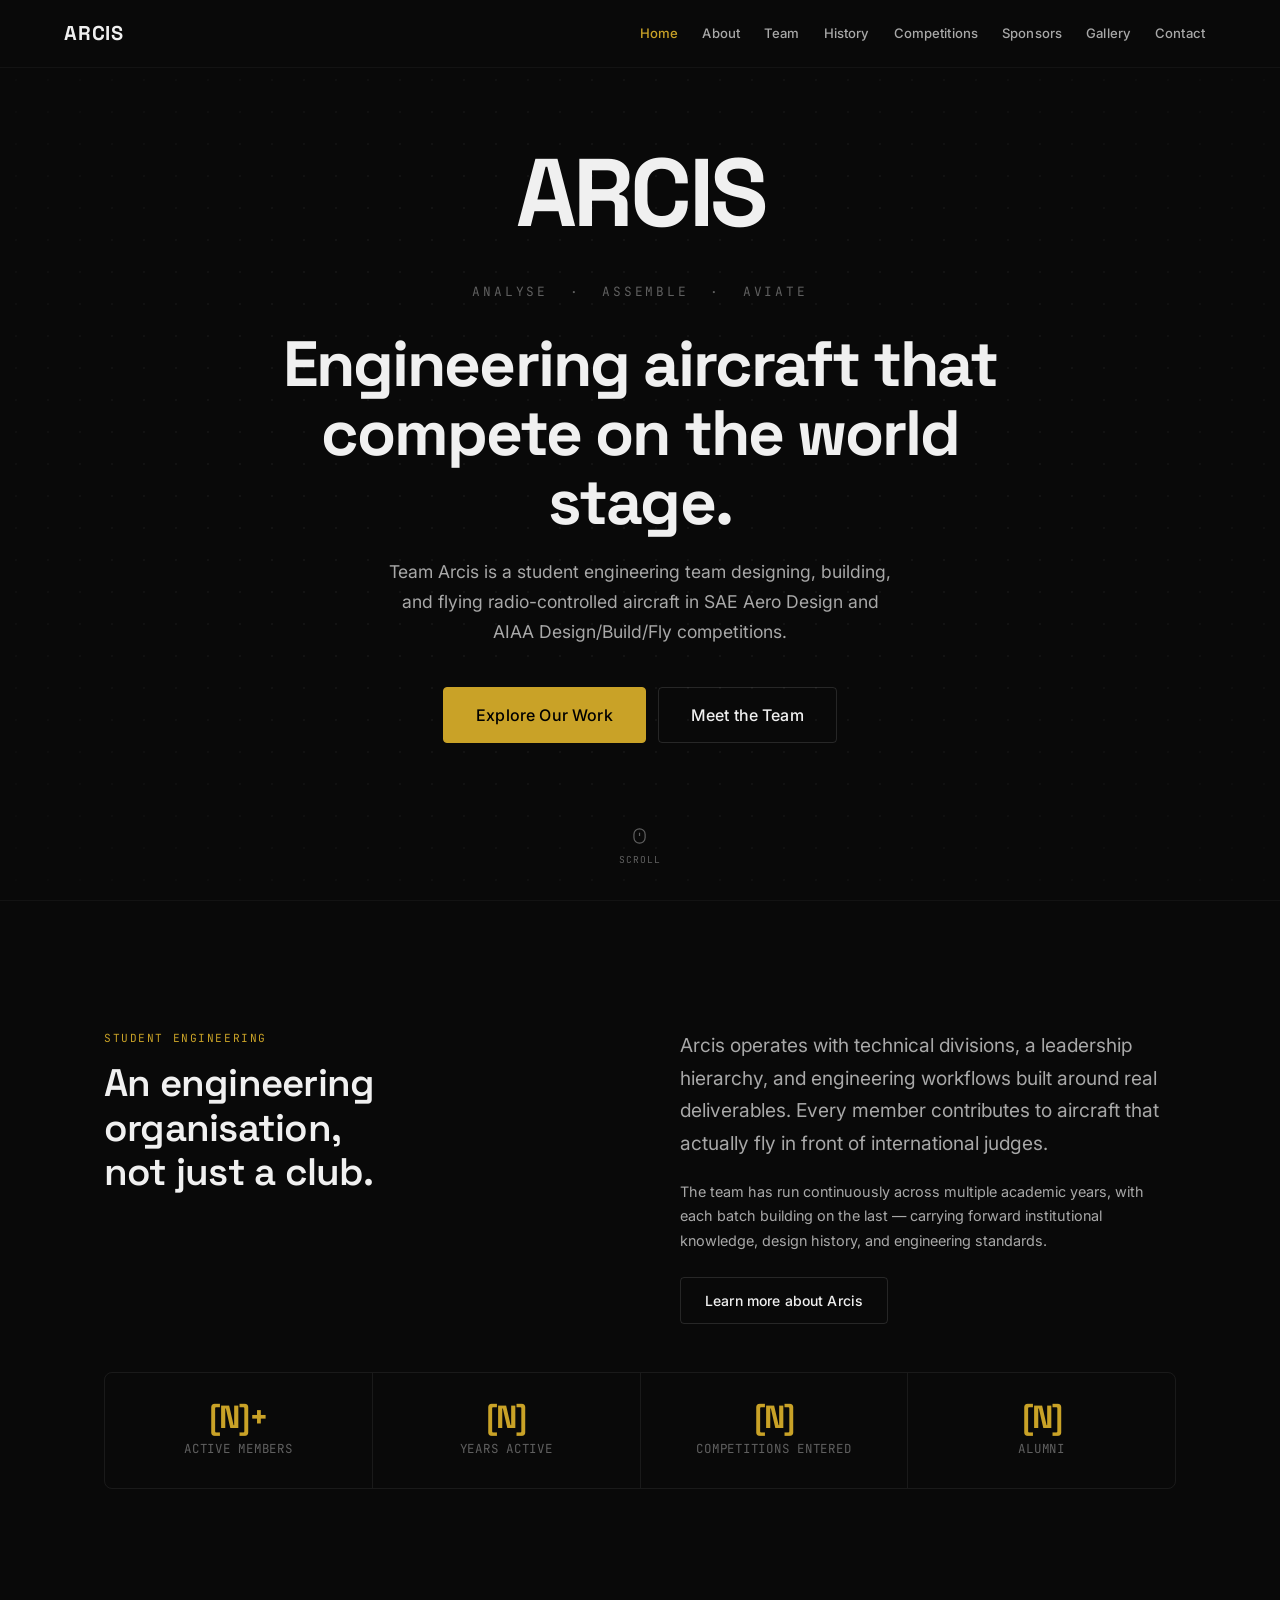
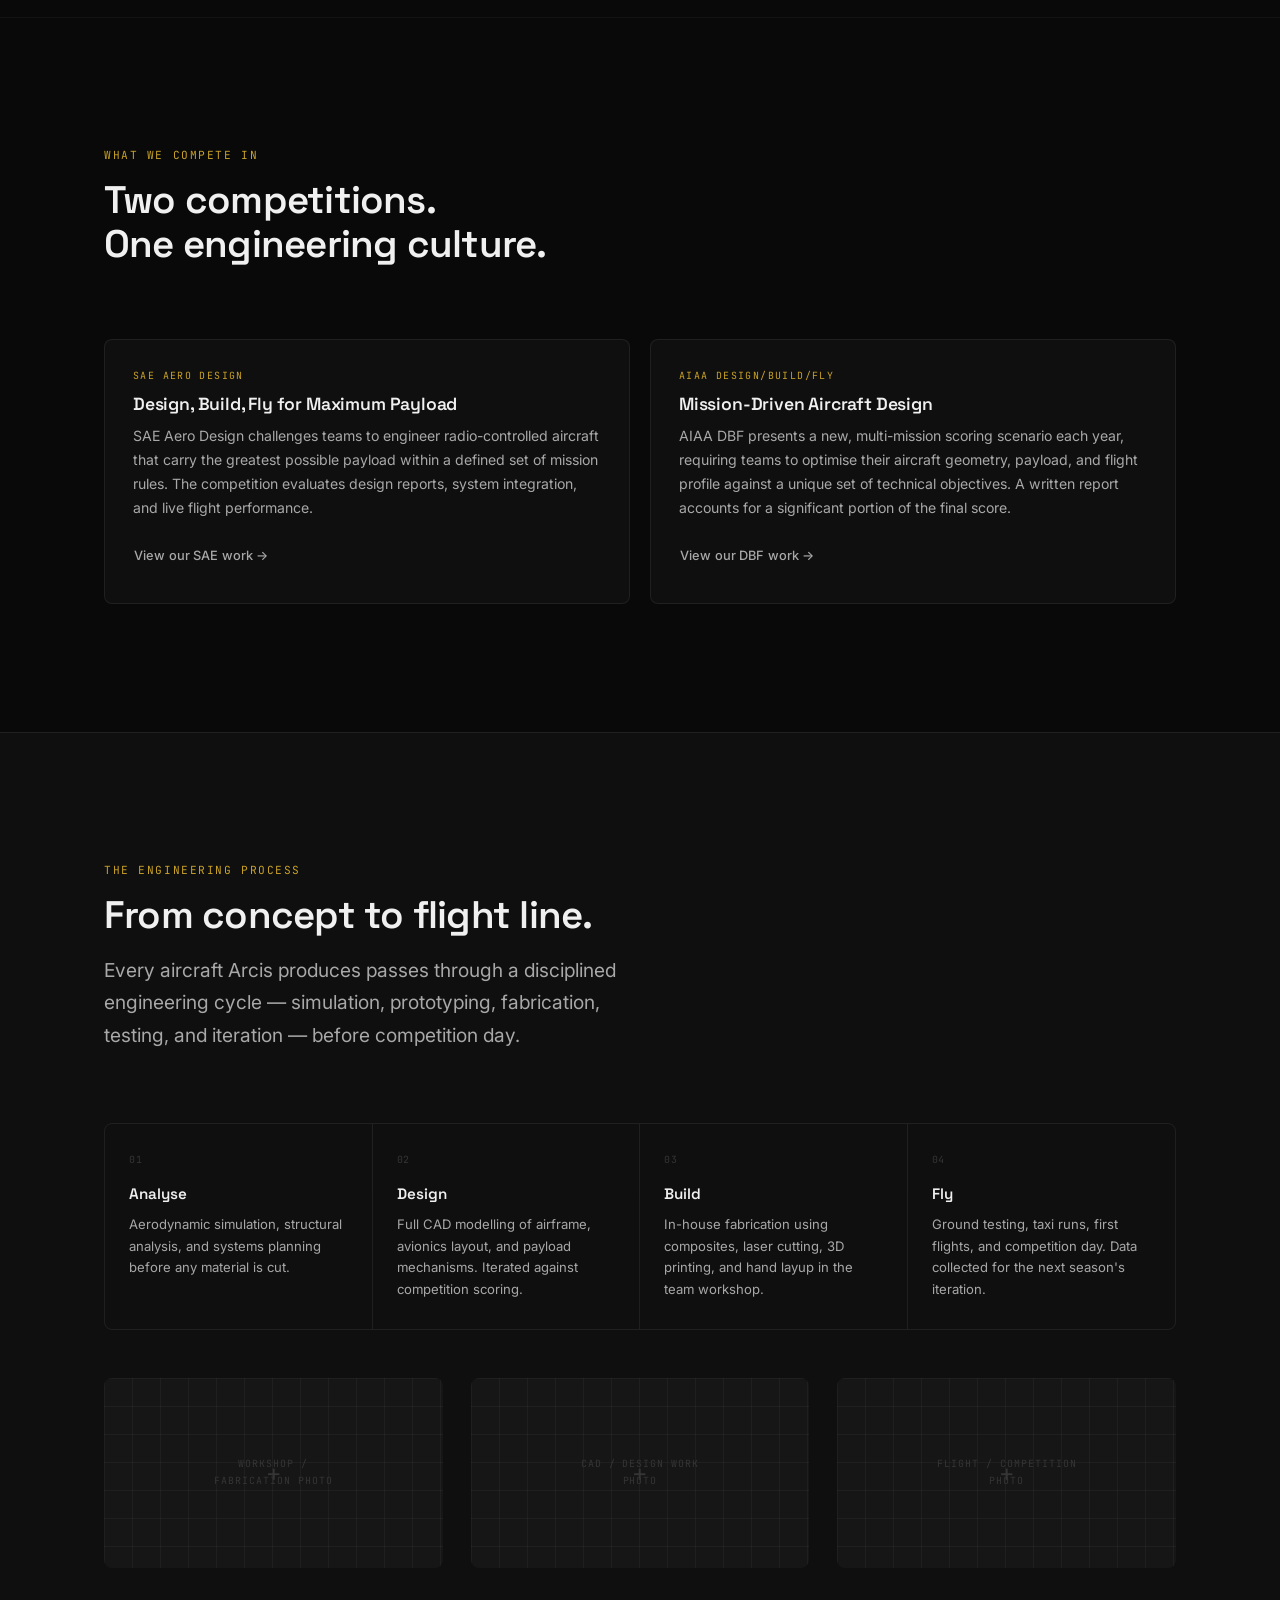
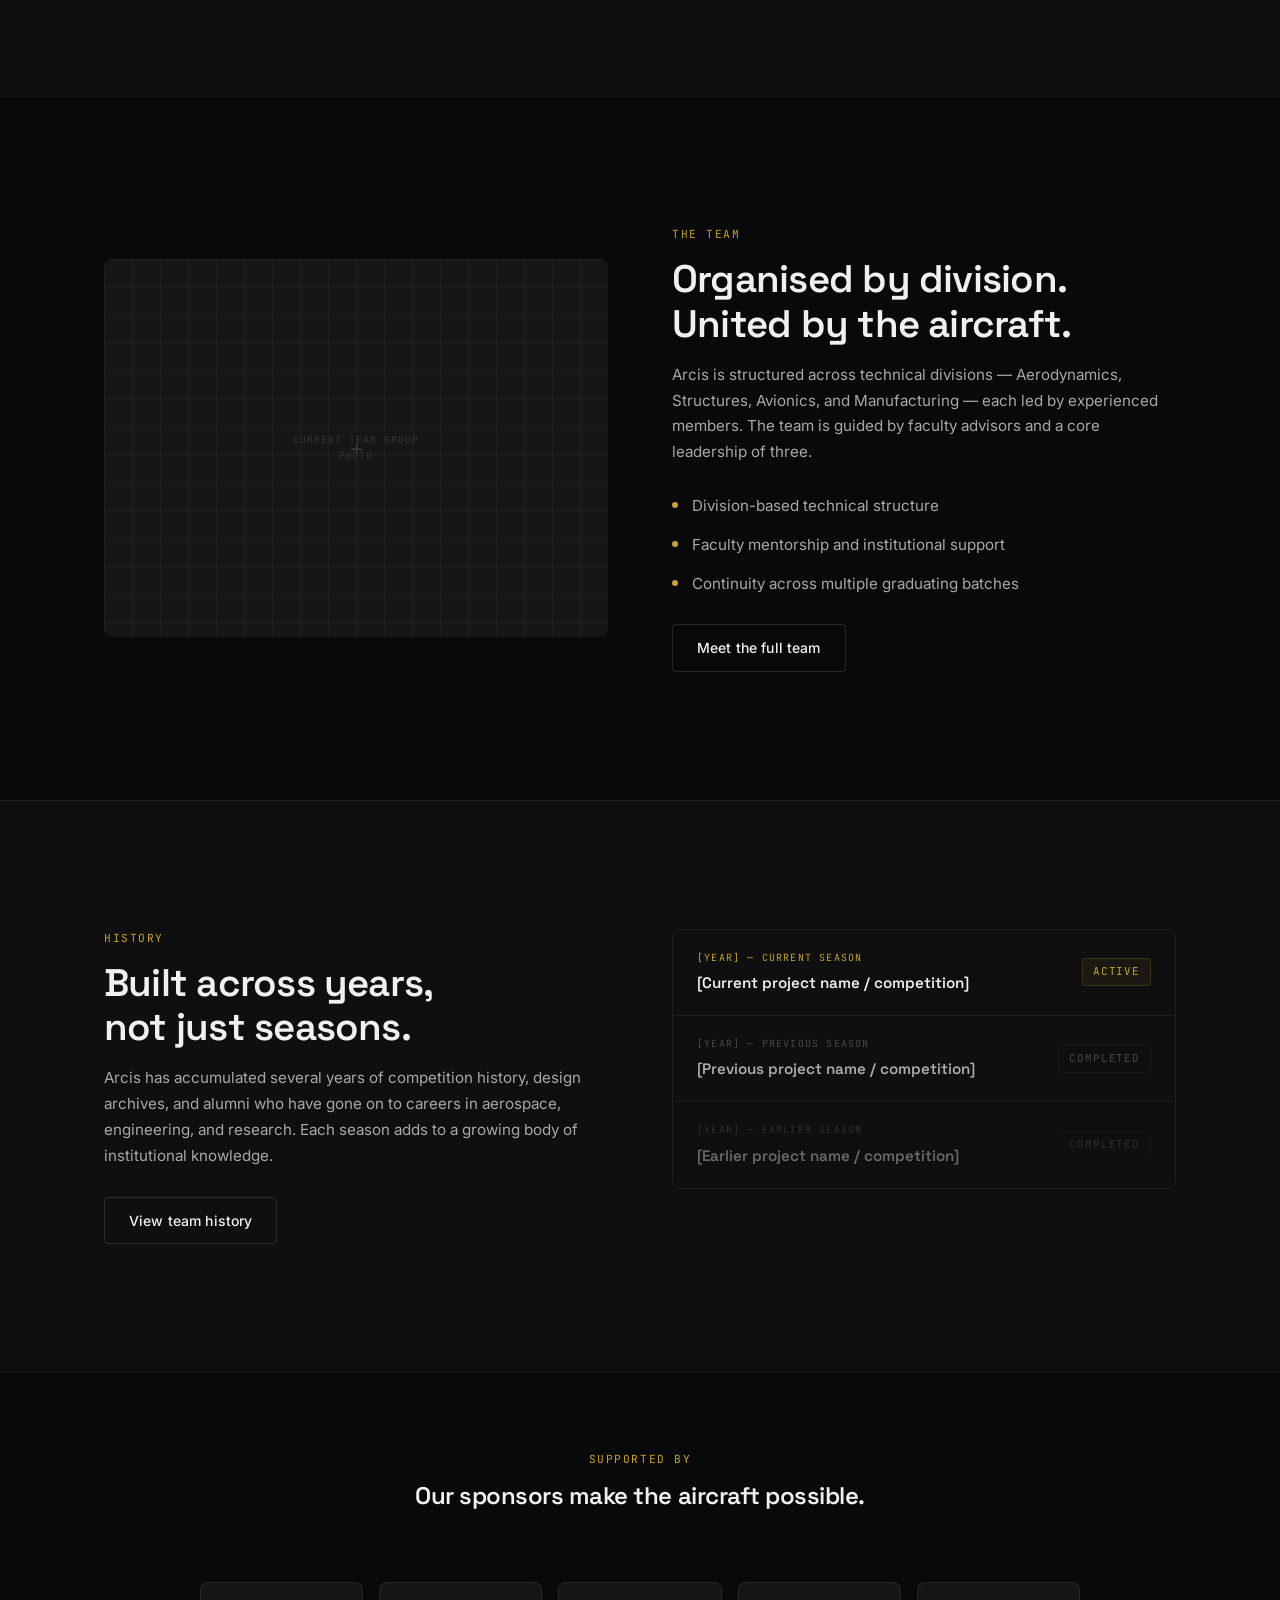
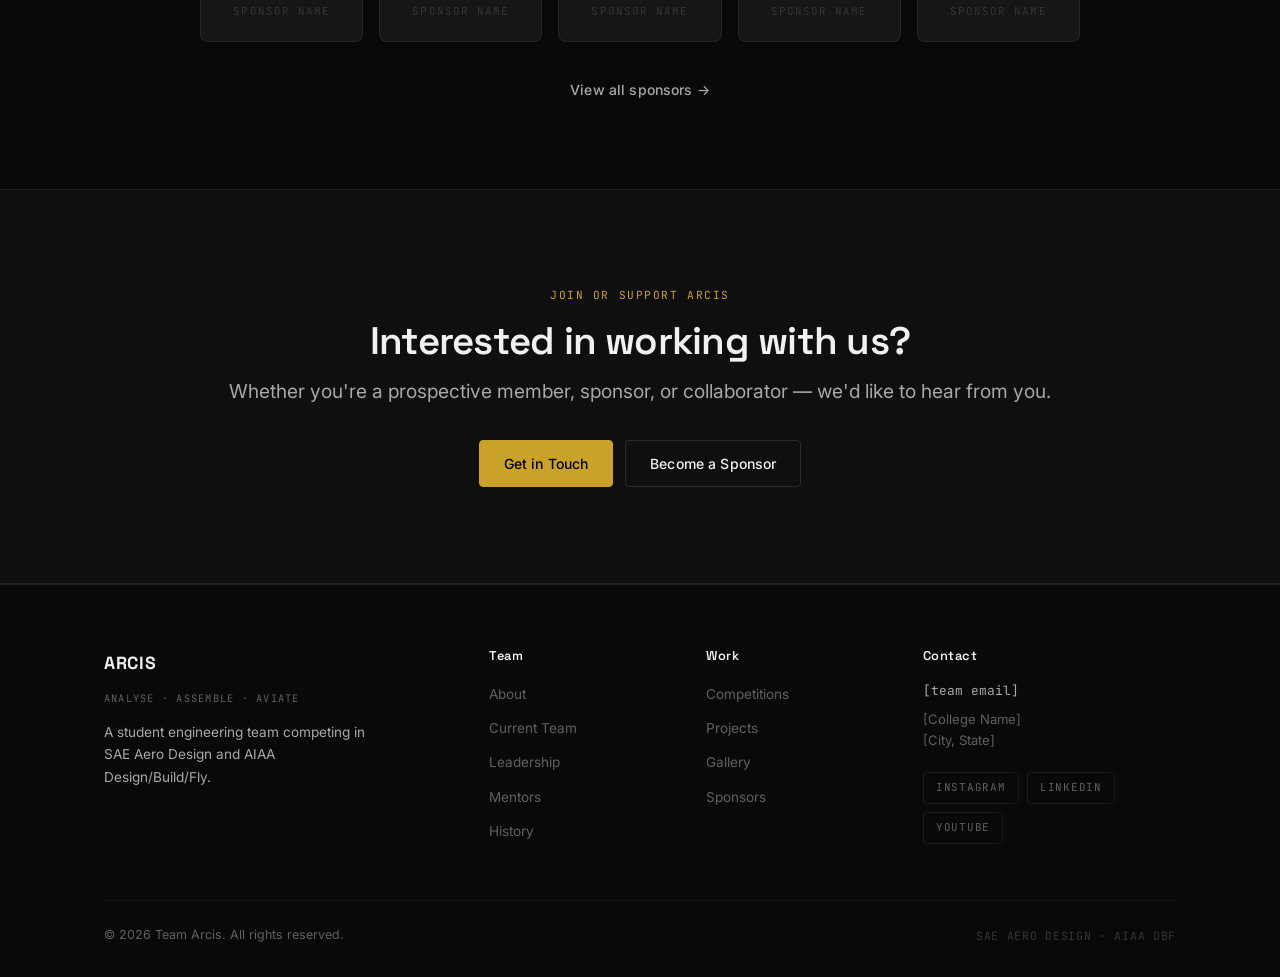
==== index.html @ 779cf40b "first commit" ====
<!DOCTYPE html>
<html lang="en">
<head>
  <meta charset="UTF-8">
  <meta name="viewport" content="width=device-width, initial-scale=1.0">
  <title>Team Arcis — Analyse · Assemble · Aviate</title>
  <meta name="description" content="Team Arcis is a student engineering team competing in SAE Aero Design and AIAA Design/Build/Fly.">
  <link rel="stylesheet" href="assets/css/main.css">
  <link rel="icon" href="assets/images/favicon.svg" type="image/svg+xml">
</head>
<body>

<!-- ── Navigation ──────────────────────────────────────── -->
<nav class="nav" id="nav">
  <div class="nav-inner">
    <a href="index.html" class="nav-logo">
      <img src="assets/images/logo-white.png" alt="Team Arcis" class="nav-logo-img"
           onerror="this.style.display='none'; this.nextElementSibling.style.display='block'">
      <span class="nav-logo-fallback" style="display:none">ARCIS</span>
    </a>
    <div class="nav-links">
      <a href="index.html"        class="nav-link">Home</a>
      <a href="about.html"        class="nav-link">About</a>
      <a href="team.html"         class="nav-link">Team</a>
      <a href="history.html"      class="nav-link">History</a>
      <a href="competitions.html" class="nav-link">Competitions</a>
      <a href="sponsors.html"     class="nav-link">Sponsors</a>
      <a href="gallery.html"      class="nav-link">Gallery</a>
      <a href="contact.html"      class="nav-link">Contact</a>
    </div>
    <button class="nav-hamburger" id="navHamburger" aria-label="Open menu">
      <span></span><span></span><span></span>
    </button>
  </div>
</nav>

<!-- ── Mobile overlay ──────────────────────────────────── -->
<div class="nav-overlay" id="navOverlay">
  <a href="index.html"        class="nav-overlay-link">Home</a>
  <a href="about.html"        class="nav-overlay-link">About</a>
  <a href="team.html"         class="nav-overlay-link">Team</a>
  <a href="history.html"      class="nav-overlay-link">History</a>
  <a href="competitions.html" class="nav-overlay-link">Competitions</a>
  <a href="sponsors.html"     class="nav-overlay-link">Sponsors</a>
  <a href="gallery.html"      class="nav-overlay-link">Gallery</a>
  <a href="contact.html"      class="nav-overlay-link">Contact</a>
  <div class="nav-overlay-meta">
    <p>SAE Aero Design · AIAA Design/Build/Fly</p>
  </div>
</div>

<main>

  <!-- ── Hero ──────────────────────────────────────────── -->
  <section class="hero">
    <div class="hero-inner">
      <img
        src="assets/images/logo-white.png"
        alt="Team Arcis"
        class="hero-logo"
        onerror="this.style.display='none'; this.nextElementSibling.style.display='block'"
      >
      <div class="hero-logo-text" style="display:none; margin-bottom:40px;">
        <div style="font-family:'Space Grotesk',sans-serif; font-size:clamp(3rem,8vw,6rem); font-weight:800; letter-spacing:-0.04em; color:#f0f0f0; line-height:1;">ARCIS</div>
      </div>

      <p class="hero-tagline">ANALYSE &nbsp;·&nbsp; ASSEMBLE &nbsp;·&nbsp; AVIATE</p>

      <h1 class="hero-title">
        Engineering aircraft that<br>compete on the world stage.
      </h1>

      <p class="hero-desc">
        Team Arcis is a student engineering team designing, building, and flying
        radio-controlled aircraft in SAE Aero Design and AIAA Design/Build/Fly competitions.
      </p>

      <div class="hero-actions">
        <a href="competitions.html" class="btn btn-primary btn-lg">Explore Our Work</a>
        <a href="team.html"         class="btn btn-outline btn-lg">Meet the Team</a>
      </div>
    </div>

    <div class="hero-scroll">
      <svg viewBox="0 0 16 20" stroke-width="1.5"><rect x="1" y="1" width="14" height="18" rx="7"/><line x1="8" y1="6" x2="8" y2="10"/></svg>
      <span>Scroll</span>
    </div>
  </section>

  <!-- ── What is Arcis ─────────────────────────────────── -->
  <section class="section">
    <div class="container">
      <div class="intro-grid">
        <div class="reveal">
          <span class="eyebrow">Student Engineering</span>
          <h2 class="h2">An engineering organisation,<br>not just a club.</h2>
        </div>
        <div class="reveal reveal-delay-1">
          <p class="lead" style="margin-bottom:20px;">
            Arcis operates with technical divisions, a leadership hierarchy, and engineering workflows
            built around real deliverables. Every member contributes to aircraft that actually fly
            in front of international judges.
          </p>
          <p style="font-size:0.9rem; color:var(--t1); line-height:1.7; margin-bottom:24px;">
            The team has run continuously across multiple academic years, with each batch
            building on the last — carrying forward institutional knowledge, design history,
            and engineering standards.
          </p>
          <a href="about.html" class="btn btn-outline">Learn more about Arcis</a>
        </div>
      </div>

      <div class="mt-48">
        <div class="stats-strip reveal">
          <div class="stat-item">
            <div class="stat-number">[N]+</div>
            <div class="stat-label">Active Members</div>
          </div>
          <div class="stat-item">
            <div class="stat-number">[N]</div>
            <div class="stat-label">Years Active</div>
          </div>
          <div class="stat-item">
            <div class="stat-number">[N]</div>
            <div class="stat-label">Competitions Entered</div>
          </div>
          <div class="stat-item">
            <div class="stat-number">[N]</div>
            <div class="stat-label">Alumni</div>
          </div>
        </div>
      </div>
    </div>
  </section>

  <!-- ── Competitions ───────────────────────────────────── -->
  <section class="section">
    <div class="container">
      <div class="section-head reveal">
        <span class="eyebrow">What We Compete In</span>
        <h2 class="h2">Two competitions.<br>One engineering culture.</h2>
      </div>

      <div class="comp-cards">
        <div class="comp-card reveal">
          <div class="comp-card-label">SAE Aero Design</div>
          <h3 class="comp-card-title">Design, Build, Fly for Maximum Payload</h3>
          <p class="comp-card-body">
            SAE Aero Design challenges teams to engineer radio-controlled aircraft that carry the
            greatest possible payload within a defined set of mission rules. The competition
            evaluates design reports, system integration, and live flight performance.
          </p>
          <div class="mt-16">
            <a href="competitions.html#sae" class="btn btn-ghost btn-sm" style="padding-left:0;">
              View our SAE work →
            </a>
          </div>
        </div>
        <div class="comp-card reveal reveal-delay-1">
          <div class="comp-card-label">AIAA Design/Build/Fly</div>
          <h3 class="comp-card-title">Mission-Driven Aircraft Design</h3>
          <p class="comp-card-body">
            AIAA DBF presents a new, multi-mission scoring scenario each year, requiring teams
            to optimise their aircraft geometry, payload, and flight profile against a unique
            set of technical objectives. A written report accounts for a significant portion
            of the final score.
          </p>
          <div class="mt-16">
            <a href="competitions.html#dbf" class="btn btn-ghost btn-sm" style="padding-left:0;">
              View our DBF work →
            </a>
          </div>
        </div>
      </div>
    </div>
  </section>

  <!-- ── Engineering snapshot ──────────────────────────── -->
  <section class="section" style="background:var(--bg-1); border-top:1px solid var(--b1);">
    <div class="container">
      <div class="section-head reveal">
        <span class="eyebrow">The Engineering Process</span>
        <h2 class="h2">From concept to flight line.</h2>
        <p class="lead mt-16" style="max-width:560px;">
          Every aircraft Arcis produces passes through a disciplined engineering cycle —
          simulation, prototyping, fabrication, testing, and iteration — before competition day.
        </p>
      </div>

      <div class="process-steps reveal">
        <div class="process-step">
          <div class="process-num">01</div>
          <div class="process-title">Analyse</div>
          <div class="process-body">Aerodynamic simulation, structural analysis, and systems planning before any material is cut.</div>
        </div>
        <div class="process-step">
          <div class="process-num">02</div>
          <div class="process-title">Design</div>
          <div class="process-body">Full CAD modelling of airframe, avionics layout, and payload mechanisms. Iterated against competition scoring.</div>
        </div>
        <div class="process-step">
          <div class="process-num">03</div>
          <div class="process-title">Build</div>
          <div class="process-body">In-house fabrication using composites, laser cutting, 3D printing, and hand layup in the team workshop.</div>
        </div>
        <div class="process-step">
          <div class="process-num">04</div>
          <div class="process-title">Fly</div>
          <div class="process-body">Ground testing, taxi runs, first flights, and competition day. Data collected for the next season's iteration.</div>
        </div>
      </div>

      <!-- Engineering photo grid -->
      <div class="mt-48">
        <div class="grid-3 reveal">
          <div class="photo ratio-16-9" style="border-radius:var(--r2)">
            <span class="photo-label">Workshop / fabrication photo</span>
          </div>
          <div class="photo ratio-16-9" style="border-radius:var(--r2)">
            <span class="photo-label">CAD / design work photo</span>
          </div>
          <div class="photo ratio-16-9" style="border-radius:var(--r2)">
            <span class="photo-label">Flight / competition photo</span>
          </div>
        </div>
      </div>
    </div>
  </section>

  <!-- ── Team snapshot ──────────────────────────────────── -->
  <section class="section">
    <div class="container">
      <div class="grid-2" style="align-items:center; gap:64px;">
        <div class="reveal">
          <div class="photo ratio-4-3" style="border-radius:var(--r2)">
            <span class="photo-label">Current team group photo</span>
          </div>
        </div>
        <div class="reveal reveal-delay-1">
          <span class="eyebrow">The Team</span>
          <h2 class="h2">Organised by division.<br>United by the aircraft.</h2>
          <p style="color:var(--t1); font-size:0.95rem; line-height:1.7; margin-top:16px; margin-bottom:28px;">
            Arcis is structured across technical divisions — Aerodynamics, Structures, Avionics,
            and Manufacturing — each led by experienced members. The team is guided by faculty
            advisors and a core leadership of three.
          </p>
          <div class="feat-list" style="margin-bottom:28px;">
            <div class="feat-item">
              <div class="feat-dot"></div>
              <div class="feat-text">Division-based technical structure</div>
            </div>
            <div class="feat-item">
              <div class="feat-dot"></div>
              <div class="feat-text">Faculty mentorship and institutional support</div>
            </div>
            <div class="feat-item">
              <div class="feat-dot"></div>
              <div class="feat-text">Continuity across multiple graduating batches</div>
            </div>
          </div>
          <a href="team.html" class="btn btn-outline">Meet the full team</a>
        </div>
      </div>
    </div>
  </section>

  <!-- ── History teaser ─────────────────────────────────── -->
  <section class="section" style="background:var(--bg-1); border-top:1px solid var(--b1);">
    <div class="container">
      <div class="grid-2" style="align-items:start; gap:64px;">
        <div class="reveal">
          <span class="eyebrow">History</span>
          <h2 class="h2">Built across years,<br>not just seasons.</h2>
          <p style="color:var(--t1); font-size:0.95rem; line-height:1.7; margin-top:16px; margin-bottom:28px;">
            Arcis has accumulated several years of competition history, design archives,
            and alumni who have gone on to careers in aerospace, engineering, and research.
            Each season adds to a growing body of institutional knowledge.
          </p>
          <a href="history.html" class="btn btn-outline">View team history</a>
        </div>
        <div class="reveal reveal-delay-1">
          <!-- Timeline preview -->
          <div style="display:flex; flex-direction:column; gap:0; border:1px solid var(--b1); border-radius:var(--r2); overflow:hidden;">
            <div style="padding:20px 24px; border-bottom:1px solid var(--b1); display:flex; justify-content:space-between; align-items:center;">
              <div>
                <div style="font-family:var(--fm); font-size:0.62rem; color:var(--accent); letter-spacing:0.12em; text-transform:uppercase; margin-bottom:4px;">[YEAR] — Current Season</div>
                <div style="font-family:var(--fh); font-weight:600; font-size:0.95rem;">[Current project name / competition]</div>
              </div>
              <div class="tag tag-accent">Active</div>
            </div>
            <div style="padding:20px 24px; border-bottom:1px solid var(--b1); display:flex; justify-content:space-between; align-items:center; opacity:0.7;">
              <div>
                <div style="font-family:var(--fm); font-size:0.62rem; color:var(--t2); letter-spacing:0.12em; text-transform:uppercase; margin-bottom:4px;">[YEAR] — Previous Season</div>
                <div style="font-family:var(--fh); font-weight:600; font-size:0.95rem;">[Previous project name / competition]</div>
              </div>
              <div class="tag">Completed</div>
            </div>
            <div style="padding:20px 24px; display:flex; justify-content:space-between; align-items:center; opacity:0.4;">
              <div>
                <div style="font-family:var(--fm); font-size:0.62rem; color:var(--t2); letter-spacing:0.12em; text-transform:uppercase; margin-bottom:4px;">[YEAR] — Earlier Season</div>
                <div style="font-family:var(--fh); font-weight:600; font-size:0.95rem;">[Earlier project name / competition]</div>
              </div>
              <div class="tag">Completed</div>
            </div>
          </div>
        </div>
      </div>
    </div>
  </section>

  <!-- ── Sponsors ───────────────────────────────────────── -->
  <section class="section--tight section" style="border-top:1px solid var(--b0);">
    <div class="container">
      <div class="section-head centered reveal">
        <span class="eyebrow">Supported By</span>
        <h2 class="h2" style="font-size:1.5rem;">Our sponsors make the aircraft possible.</h2>
      </div>
      <div class="sponsor-logos reveal" style="justify-content:center;">
        <div class="sponsor-logo"><span class="sponsor-logo-ph">Sponsor Name</span></div>
        <div class="sponsor-logo"><span class="sponsor-logo-ph">Sponsor Name</span></div>
        <div class="sponsor-logo"><span class="sponsor-logo-ph">Sponsor Name</span></div>
        <div class="sponsor-logo"><span class="sponsor-logo-ph">Sponsor Name</span></div>
        <div class="sponsor-logo"><span class="sponsor-logo-ph">Sponsor Name</span></div>
      </div>
      <div style="text-align:center; margin-top:24px;" class="reveal">
        <a href="sponsors.html" class="btn btn-ghost">View all sponsors →</a>
      </div>
    </div>
  </section>

  <!-- ── CTA ────────────────────────────────────────────── -->
  <div class="cta-banner reveal">
    <span class="eyebrow">Join or Support Arcis</span>
    <h2 class="h2">Interested in working with us?</h2>
    <p class="lead">Whether you're a prospective member, sponsor, or collaborator — we'd like to hear from you.</p>
    <div class="btn-group">
      <a href="contact.html" class="btn btn-primary">Get in Touch</a>
      <a href="sponsors.html" class="btn btn-outline">Become a Sponsor</a>
    </div>
  </div>

</main>

<!-- ── Footer ────────────────────────────────────────────── -->
<footer class="footer">
  <div class="container">
    <div class="footer-grid">
      <div>
        <img src="assets/images/logo-white.png" alt="Team Arcis" class="footer-logo"
             onerror="this.style.display='none'; this.nextElementSibling.style.display='block'">
        <div class="footer-logo-fallback" style="display:none">ARCIS</div>
        <div class="footer-tagline">Analyse · Assemble · Aviate</div>
        <p class="footer-desc">A student engineering team competing in SAE Aero Design and AIAA Design/Build/Fly.</p>
      </div>
      <div class="footer-col">
        <h4>Team</h4>
        <ul>
          <li><a href="about.html">About</a></li>
          <li><a href="team.html">Current Team</a></li>
          <li><a href="team.html#leadership">Leadership</a></li>
          <li><a href="team.html#mentors">Mentors</a></li>
          <li><a href="history.html">History</a></li>
        </ul>
      </div>
      <div class="footer-col">
        <h4>Work</h4>
        <ul>
          <li><a href="competitions.html">Competitions</a></li>
          <li><a href="competitions.html#projects">Projects</a></li>
          <li><a href="gallery.html">Gallery</a></li>
          <li><a href="sponsors.html">Sponsors</a></li>
        </ul>
      </div>
      <div class="footer-col">
        <h4>Contact</h4>
        <a href="mailto:team@arcis.edu" class="footer-contact-email">[team email]</a>
        <p class="footer-contact-loc">[College Name]<br>[City, State]</p>
        <div class="social-links">
          <a href="#" class="social-link">Instagram</a>
          <a href="#" class="social-link">LinkedIn</a>
          <a href="#" class="social-link">YouTube</a>
        </div>
      </div>
    </div>
    <div class="footer-bottom">
      <p>© <span id="year"></span> Team Arcis. All rights reserved.</p>
      <p style="color:var(--t3); font-size:0.72rem; font-family:var(--fm); letter-spacing:0.06em;">SAE AERO DESIGN · AIAA DBF</p>
    </div>
  </div>
</footer>

<script src="assets/js/main.js"></script>
<script>document.getElementById('year').textContent = new Date().getFullYear();</script>
</body>
</html>
---- assets/css/main.css ----
/* ============================================================
   ARCIS — Design System
   bg #090909 · text #f0f0f0 · accent #c9a227
   Space Grotesk (heads) · Inter (body) · JetBrains Mono (tags)
   ============================================================ */

@import url('https://fonts.googleapis.com/css2?family=Space+Grotesk:wght@300;400;500;600;700&family=Inter:ital,wght@0,300;0,400;0,500;0,600;1,400&family=JetBrains+Mono:wght@400;500&display=swap');

/* ── Variables ───────────────────────────────────────────── */
:root {
  --bg-0:   #090909;
  --bg-1:   #0f0f0f;
  --bg-2:   #161616;
  --bg-3:   #1e1e1e;
  --bg-4:   #272727;

  --b0: rgba(255,255,255,0.04);
  --b1: rgba(255,255,255,0.07);
  --b2: rgba(255,255,255,0.12);
  --b3: rgba(255,255,255,0.20);

  --t0: #f0f0f0;
  --t1: #a8a8a8;
  --t2: #606060;
  --t3: #353535;

  --accent:    #c9a227;
  --accent-hi: #e0b93a;
  --accent-20: rgba(201,162,39,0.20);
  --accent-10: rgba(201,162,39,0.10);
  --accent-06: rgba(201,162,39,0.06);

  --fh: 'Space Grotesk', sans-serif;
  --fb: 'Inter', sans-serif;
  --fm: 'JetBrains Mono', monospace;

  --nav-h: 68px;
  --max:   1200px;
  --px:    clamp(20px, 5vw, 64px);

  --r1: 4px;
  --r2: 8px;
  --r3: 14px;

  --ease: cubic-bezier(0.16, 1, 0.3, 1);
  --ease-out: cubic-bezier(0.0, 0, 0.2, 1);
}

/* ── Reset ───────────────────────────────────────────────── */
*, *::before, *::after { box-sizing: border-box; margin: 0; padding: 0; }
html { scroll-behavior: smooth; -webkit-text-size-adjust: 100%; }
body {
  background: var(--bg-0);
  color: var(--t0);
  font-family: var(--fb);
  font-size: 16px;
  line-height: 1.65;
  -webkit-font-smoothing: antialiased;
  -moz-osx-font-smoothing: grayscale;
  overflow-x: hidden;
}
img, video { display: block; max-width: 100%; }
a { color: inherit; text-decoration: none; }
button { cursor: pointer; border: none; background: none; font: inherit; }
ul, ol { list-style: none; }
input, textarea, select { font: inherit; }

/* ── Typography ──────────────────────────────────────────── */
.fh { font-family: var(--fh); }
.fm { font-family: var(--fm); }

h1, h2, h3, h4 { font-family: var(--fh); font-weight: 600; line-height: 1.15; letter-spacing: -0.02em; }

.display {
  font-family: var(--fh);
  font-size: clamp(2.8rem, 6vw, 4.8rem);
  font-weight: 700;
  line-height: 1.05;
  letter-spacing: -0.03em;
}
.h1 { font-size: clamp(2.2rem, 4.5vw, 3.4rem); font-weight: 700; }
.h2 { font-size: clamp(1.6rem, 3vw, 2.4rem); font-weight: 600; }
.h3 { font-size: clamp(1.1rem, 2vw, 1.5rem); font-weight: 600; }
.h4 { font-size: 1.05rem; font-weight: 600; }

.lead  { font-size: clamp(1rem, 1.5vw, 1.2rem); color: var(--t1); line-height: 1.7; }
.body  { font-size: 1rem; line-height: 1.7; }
.small { font-size: 0.875rem; color: var(--t1); }
.micro { font-size: 0.75rem; font-family: var(--fm); letter-spacing: 0.08em; text-transform: uppercase; color: var(--t2); }

.eyebrow {
  font-family: var(--fm);
  font-size: 0.7rem;
  letter-spacing: 0.14em;
  text-transform: uppercase;
  color: var(--accent);
  margin-bottom: 14px;
  display: block;
}

/* ── Layout ──────────────────────────────────────────────── */
.container {
  width: 100%;
  max-width: var(--max);
  margin-inline: auto;
  padding-inline: var(--px);
}

.section {
  padding-block: clamp(80px, 10vw, 140px);
  border-top: 1px solid var(--b0);
}
.section--tight { padding-block: clamp(48px, 6vw, 80px); }
.section--flush { padding-top: 0; }

.grid-2 { display: grid; grid-template-columns: repeat(2, 1fr); gap: 32px; }
.grid-3 { display: grid; grid-template-columns: repeat(3, 1fr); gap: 28px; }
.grid-4 { display: grid; grid-template-columns: repeat(4, 1fr); gap: 24px; }

.section-head {
  margin-bottom: clamp(40px, 6vw, 72px);
}
.section-head.centered { text-align: center; max-width: 640px; margin-inline: auto; }

/* ── Utilities ───────────────────────────────────────────── */
.flex      { display: flex; }
.flex-col  { display: flex; flex-direction: column; }
.items-center { align-items: center; }
.justify-between { justify-content: space-between; }
.gap-8  { gap: 8px; }
.gap-12 { gap: 12px; }
.gap-16 { gap: 16px; }
.gap-24 { gap: 24px; }
.gap-32 { gap: 32px; }

.mt-8  { margin-top: 8px; }
.mt-12 { margin-top: 12px; }
.mt-16 { margin-top: 16px; }
.mt-24 { margin-top: 24px; }
.mt-32 { margin-top: 32px; }
.mt-40 { margin-top: 40px; }
.mt-48 { margin-top: 48px; }

.text-accent  { color: var(--accent); }
.text-muted   { color: var(--t1); }
.text-dimmed  { color: var(--t2); }
.text-center  { text-align: center; }
.text-left    { text-align: left; }

.w-full { width: 100%; }
.hidden { display: none; }

/* ── Navigation ──────────────────────────────────────────── */
.nav {
  position: fixed;
  top: 0; left: 0; right: 0;
  height: var(--nav-h);
  z-index: 900;
  background: var(--bg-0);
  border-bottom: 1px solid var(--b0);
  transition: border-color 0.3s, background 0.3s;
}
.nav.scrolled {
  background: rgba(9,9,9,0.97);
  border-bottom-color: var(--b1);
  backdrop-filter: blur(12px);
}

.nav-inner {
  display: flex;
  align-items: center;
  justify-content: space-between;
  height: 100%;
  padding-inline: var(--px);
}

.nav-logo {
  display: flex;
  align-items: center;
  flex-shrink: 0;
}
.nav-logo-img {
  height: 32px;
  width: auto;
  object-fit: contain;
}
.nav-logo-fallback {
  font-family: var(--fh);
  font-weight: 700;
  font-size: 1.25rem;
  letter-spacing: 0.04em;
  color: var(--t0);
}
.nav-logo-fallback em {
  font-style: normal;
  color: var(--accent);
}

.nav-links {
  display: flex;
  align-items: center;
  gap: 2px;
}
.nav-link {
  font-family: var(--fb);
  font-size: 0.82rem;
  font-weight: 500;
  letter-spacing: 0.01em;
  color: var(--t1);
  padding: 6px 11px;
  border-radius: var(--r1);
  transition: color 0.2s, background 0.2s;
}
.nav-link:hover  { color: var(--t0); }
.nav-link.active { color: var(--accent); }

.nav-hamburger {
  display: none;
  flex-direction: column;
  gap: 5px;
  padding: 8px;
  border-radius: var(--r1);
  transition: opacity 0.2s;
}
.nav-hamburger:hover { opacity: 0.7; }
.nav-hamburger span {
  display: block;
  width: 22px;
  height: 1.5px;
  background: var(--t0);
  border-radius: 2px;
  transition: transform 0.3s var(--ease), opacity 0.3s;
}
.nav-hamburger.open span:nth-child(1) { transform: translateY(6.5px) rotate(45deg); }
.nav-hamburger.open span:nth-child(2) { opacity: 0; }
.nav-hamburger.open span:nth-child(3) { transform: translateY(-6.5px) rotate(-45deg); }

/* ── Mobile overlay nav ──────────────────────────────────── */
.nav-overlay {
  position: fixed;
  inset: 0;
  z-index: 800;
  background: var(--bg-0);
  display: flex;
  flex-direction: column;
  align-items: flex-start;
  justify-content: center;
  padding: var(--px);
  padding-top: calc(var(--nav-h) + 24px);
  transform: translateX(100%);
  transition: transform 0.5s var(--ease);
}
.nav-overlay.open { transform: translateX(0); }

.nav-overlay-link {
  font-family: var(--fh);
  font-size: clamp(1.8rem, 5vw, 2.8rem);
  font-weight: 600;
  color: var(--t1);
  padding: 8px 0;
  letter-spacing: -0.02em;
  transition: color 0.2s;
  display: block;
}
.nav-overlay-link:hover  { color: var(--t0); }
.nav-overlay-link.active { color: var(--accent); }

.nav-overlay-meta {
  margin-top: 40px;
  padding-top: 32px;
  border-top: 1px solid var(--b1);
  width: 100%;
}
.nav-overlay-meta p {
  font-size: 0.85rem;
  color: var(--t2);
}

/* ── Buttons ─────────────────────────────────────────────── */
.btn {
  display: inline-flex;
  align-items: center;
  gap: 8px;
  font-family: var(--fb);
  font-size: 0.875rem;
  font-weight: 500;
  letter-spacing: 0.01em;
  padding: 11px 24px;
  border-radius: var(--r1);
  border: 1px solid transparent;
  transition: all 0.22s var(--ease);
  white-space: nowrap;
  cursor: pointer;
}

.btn-primary {
  background: var(--accent);
  color: #000;
  border-color: var(--accent);
}
.btn-primary:hover {
  background: var(--accent-hi);
  border-color: var(--accent-hi);
  transform: translateY(-1px);
}

.btn-outline {
  background: transparent;
  color: var(--t0);
  border-color: var(--b2);
}
.btn-outline:hover {
  border-color: var(--b3);
  background: var(--b0);
  transform: translateY(-1px);
}

.btn-ghost {
  background: transparent;
  color: var(--t1);
  border-color: transparent;
  padding-inline: 8px;
}
.btn-ghost:hover { color: var(--t0); }

.btn-sm { font-size: 0.8rem; padding: 8px 16px; }
.btn-lg { font-size: 1rem; padding: 14px 32px; }

/* ── Tags / Badges ───────────────────────────────────────── */
.tag {
  display: inline-flex;
  align-items: center;
  font-family: var(--fm);
  font-size: 0.68rem;
  letter-spacing: 0.08em;
  text-transform: uppercase;
  padding: 4px 10px;
  border-radius: var(--r1);
  border: 1px solid var(--b1);
  color: var(--t2);
  background: transparent;
}
.tag-accent {
  border-color: var(--accent-20);
  color: var(--accent);
  background: var(--accent-06);
}

/* ── Photo / Placeholder ─────────────────────────────────── */
.photo {
  position: relative;
  background: var(--bg-2);
  overflow: hidden;
  display: flex;
  align-items: center;
  justify-content: center;
}
.photo::before {
  content: '';
  position: absolute;
  inset: 0;
  background-image:
    linear-gradient(var(--b0) 1px, transparent 1px),
    linear-gradient(90deg, var(--b0) 1px, transparent 1px);
  background-size: 28px 28px;
  pointer-events: none;
}
.photo::after {
  content: '+';
  position: absolute;
  top: 50%; left: 50%;
  transform: translate(-50%,-50%);
  font-size: 1.5rem;
  color: var(--t3);
  pointer-events: none;
  line-height: 1;
}
.photo img {
  position: absolute;
  inset: 0;
  width: 100%;
  height: 100%;
  object-fit: cover;
  z-index: 1;
}
.photo-label {
  font-family: var(--fm);
  font-size: 0.62rem;
  color: var(--t3);
  letter-spacing: 0.1em;
  text-transform: uppercase;
  text-align: center;
  padding: 16px;
  position: relative;
  z-index: 0;
  max-width: 180px;
}

/* Aspect ratios */
.ratio-16-9  { aspect-ratio: 16 / 9; }
.ratio-4-3   { aspect-ratio: 4 / 3; }
.ratio-1-1   { aspect-ratio: 1 / 1; }
.ratio-3-2   { aspect-ratio: 3 / 2; }
.ratio-3-4   { aspect-ratio: 3 / 4; }
.ratio-2-3   { aspect-ratio: 2 / 3; }

/* ── Cards ───────────────────────────────────────────────── */
.card {
  background: var(--bg-1);
  border: 1px solid var(--b1);
  border-radius: var(--r2);
  overflow: hidden;
  transition: border-color 0.25s, transform 0.25s var(--ease);
}
.card:hover {
  border-color: var(--b2);
  transform: translateY(-2px);
}
.card-body { padding: 24px; }
.card-img { width: 100%; }

/* ── Divider ─────────────────────────────────────────────── */
.divider { border: none; border-top: 1px solid var(--b0); }
.divider-accent { border-color: var(--accent-20); }

hr.section-rule {
  border: none;
  height: 1px;
  background: var(--b0);
  margin-inline: 0;
}

/* ── Stats strip ─────────────────────────────────────────── */
.stats-strip {
  display: flex;
  gap: 0;
  border: 1px solid var(--b1);
  border-radius: var(--r2);
  overflow: hidden;
}
.stat-item {
  flex: 1;
  padding: 28px 24px;
  border-right: 1px solid var(--b1);
  text-align: center;
}
.stat-item:last-child { border-right: none; }
.stat-number {
  font-family: var(--fh);
  font-size: 2rem;
  font-weight: 700;
  color: var(--accent);
  line-height: 1;
  margin-bottom: 6px;
  letter-spacing: -0.03em;
}
.stat-label {
  font-size: 0.78rem;
  color: var(--t2);
  font-family: var(--fm);
  letter-spacing: 0.06em;
  text-transform: uppercase;
}

/* ── Inline rule / accent-line ───────────────────────────── */
.accent-rule {
  display: inline-block;
  width: 32px;
  height: 2px;
  background: var(--accent);
  border-radius: 2px;
  margin-bottom: 20px;
}

/* ── Feature list ────────────────────────────────────────── */
.feat-list {
  display: flex;
  flex-direction: column;
  gap: 14px;
}
.feat-item {
  display: flex;
  gap: 14px;
  align-items: flex-start;
}
.feat-dot {
  width: 6px;
  height: 6px;
  border-radius: 50%;
  background: var(--accent);
  flex-shrink: 0;
  margin-top: 9px;
}
.feat-text { font-size: 0.95rem; color: var(--t1); }

/* ── Team member card ────────────────────────────────────── */
.member-card {
  display: flex;
  flex-direction: column;
}
.member-photo {
  width: 100%;
  aspect-ratio: 3 / 4;
  background: var(--bg-2);
  border: 1px solid var(--b1);
  border-radius: var(--r2);
  overflow: hidden;
  position: relative;
  display: flex;
  align-items: center;
  justify-content: center;
  margin-bottom: 16px;
}
.member-photo::before {
  content: '';
  position: absolute;
  inset: 0;
  background-image:
    linear-gradient(var(--b0) 1px, transparent 1px),
    linear-gradient(90deg, var(--b0) 1px, transparent 1px);
  background-size: 24px 24px;
}
.member-photo img {
  position: absolute;
  inset: 0;
  width: 100%;
  height: 100%;
  object-fit: cover;
  z-index: 1;
}
.member-photo-icon {
  position: relative;
  z-index: 0;
  width: 48px;
  height: 48px;
  border-radius: 50%;
  border: 1px solid var(--b1);
  background: var(--bg-3);
  display: flex;
  align-items: center;
  justify-content: center;
}
.member-photo-icon svg { width: 20px; height: 20px; stroke: var(--t2); fill: none; }

.member-name {
  font-family: var(--fh);
  font-weight: 600;
  font-size: 0.95rem;
  letter-spacing: -0.01em;
  margin-bottom: 4px;
}
.member-role {
  font-family: var(--fm);
  font-size: 0.68rem;
  color: var(--t2);
  letter-spacing: 0.08em;
  text-transform: uppercase;
}
.member-division {
  margin-top: 6px;
}

/* ── Leadership card ─────────────────────────────────────── */
.lead-card {
  display: grid;
  grid-template-columns: 180px 1fr;
  gap: 28px;
  align-items: start;
  padding: 28px;
  border: 1px solid var(--b1);
  border-radius: var(--r2);
  background: var(--bg-1);
  transition: border-color 0.25s;
}
.lead-card:hover { border-color: var(--b2); }

.lead-photo {
  width: 100%;
  aspect-ratio: 1;
  border-radius: var(--r2);
  background: var(--bg-2);
  border: 1px solid var(--b1);
  overflow: hidden;
  position: relative;
  display: flex;
  align-items: center;
  justify-content: center;
}
.lead-photo::before {
  content: '';
  position: absolute;
  inset: 0;
  background-image:
    linear-gradient(var(--b0) 1px, transparent 1px),
    linear-gradient(90deg, var(--b0) 1px, transparent 1px);
  background-size: 20px 20px;
}
.lead-photo img {
  position: absolute;
  inset: 0;
  width: 100%;
  height: 100%;
  object-fit: cover;
  z-index: 1;
}
.lead-info {}
.lead-title {
  font-family: var(--fm);
  font-size: 0.65rem;
  letter-spacing: 0.14em;
  text-transform: uppercase;
  color: var(--accent);
  margin-bottom: 8px;
}
.lead-name {
  font-family: var(--fh);
  font-size: 1.4rem;
  font-weight: 700;
  letter-spacing: -0.02em;
  margin-bottom: 6px;
}
.lead-dept {
  font-size: 0.85rem;
  color: var(--t2);
  margin-bottom: 14px;
}
.lead-bio {
  font-size: 0.9rem;
  color: var(--t1);
  line-height: 1.65;
}

/* ── Mentor card ─────────────────────────────────────────── */
.mentor-card {
  padding: 24px;
  border: 1px solid var(--b1);
  border-radius: var(--r2);
  background: var(--bg-1);
  display: flex;
  gap: 20px;
  align-items: flex-start;
}
.mentor-avatar {
  width: 56px;
  height: 56px;
  border-radius: 50%;
  background: var(--bg-2);
  border: 1px solid var(--b1);
  flex-shrink: 0;
  display: flex;
  align-items: center;
  justify-content: center;
  font-family: var(--fh);
  font-weight: 700;
  font-size: 1.1rem;
  color: var(--t2);
}
.mentor-role {
  font-family: var(--fm);
  font-size: 0.65rem;
  color: var(--accent);
  letter-spacing: 0.1em;
  text-transform: uppercase;
  margin-bottom: 4px;
}
.mentor-name {
  font-family: var(--fh);
  font-weight: 600;
  font-size: 1rem;
  margin-bottom: 3px;
}
.mentor-dept { font-size: 0.82rem; color: var(--t2); }

/* ── Timeline ────────────────────────────────────────────── */
.timeline {
  position: relative;
  padding-left: 48px;
}
.timeline::before {
  content: '';
  position: absolute;
  left: 16px;
  top: 8px;
  bottom: 8px;
  width: 1px;
  background: var(--b1);
}

.tl-item {
  position: relative;
  margin-bottom: 60px;
}
.tl-item:last-child { margin-bottom: 0; }
.tl-item::before {
  content: '';
  position: absolute;
  left: -36px;
  top: 8px;
  width: 8px;
  height: 8px;
  border-radius: 50%;
  border: 1px solid var(--b2);
  background: var(--bg-0);
  transition: border-color 0.25s, background 0.25s;
}
.tl-item.active::before {
  border-color: var(--accent);
  background: var(--accent);
}

.tl-year {
  font-family: var(--fm);
  font-size: 0.72rem;
  color: var(--accent);
  letter-spacing: 0.1em;
  margin-bottom: 8px;
}
.tl-title {
  font-family: var(--fh);
  font-size: 1.2rem;
  font-weight: 600;
  letter-spacing: -0.01em;
  margin-bottom: 10px;
}
.tl-body { font-size: 0.9rem; color: var(--t1); margin-bottom: 16px; line-height: 1.7; }
.tl-tags { display: flex; flex-wrap: wrap; gap: 6px; margin-bottom: 16px; }
.tl-photo {
  width: 100%;
  aspect-ratio: 16 / 9;
  max-width: 560px;
  background: var(--bg-2);
  border: 1px solid var(--b1);
  border-radius: var(--r2);
  margin-top: 16px;
  overflow: hidden;
  display: flex;
  align-items: center;
  justify-content: center;
  position: relative;
}
.tl-photo::before {
  content: '';
  position: absolute;
  inset: 0;
  background-image:
    linear-gradient(var(--b0) 1px, transparent 1px),
    linear-gradient(90deg, var(--b0) 1px, transparent 1px);
  background-size: 24px 24px;
}
.tl-photo-label {
  font-family: var(--fm);
  font-size: 0.62rem;
  color: var(--t3);
  letter-spacing: 0.1em;
  text-transform: uppercase;
}

/* ── Gallery ─────────────────────────────────────────────── */
.gallery-filters {
  display: flex;
  gap: 8px;
  flex-wrap: wrap;
  margin-bottom: 40px;
}
.filter-btn {
  font-family: var(--fm);
  font-size: 0.72rem;
  letter-spacing: 0.08em;
  text-transform: uppercase;
  padding: 7px 16px;
  border-radius: var(--r1);
  border: 1px solid var(--b1);
  color: var(--t2);
  background: transparent;
  cursor: pointer;
  transition: all 0.2s;
}
.filter-btn:hover { color: var(--t0); border-color: var(--b2); }
.filter-btn.active {
  background: var(--accent-10);
  border-color: var(--accent-20);
  color: var(--accent);
}

.gallery-grid {
  display: grid;
  grid-template-columns: repeat(3, 1fr);
  gap: 12px;
}
.gallery-item {
  position: relative;
  background: var(--bg-2);
  border: 1px solid var(--b1);
  border-radius: var(--r2);
  overflow: hidden;
  cursor: pointer;
  transition: border-color 0.25s, transform 0.25s var(--ease);
}
.gallery-item:hover {
  border-color: var(--b2);
  transform: scale(1.01);
}
.gallery-item::before {
  content: '';
  position: absolute;
  inset: 0;
  background-image:
    linear-gradient(var(--b0) 1px, transparent 1px),
    linear-gradient(90deg, var(--b0) 1px, transparent 1px);
  background-size: 24px 24px;
  z-index: 0;
}
.gallery-item img {
  position: absolute;
  inset: 0;
  width: 100%;
  height: 100%;
  object-fit: cover;
  z-index: 1;
}
.gallery-item-label {
  position: absolute;
  bottom: 10px; left: 10px;
  font-family: var(--fm);
  font-size: 0.6rem;
  color: var(--t3);
  letter-spacing: 0.08em;
  text-transform: uppercase;
  z-index: 0;
}
.gallery-item-overlay {
  position: absolute;
  inset: 0;
  background: rgba(0,0,0,0.5);
  display: flex;
  align-items: flex-end;
  padding: 16px;
  opacity: 0;
  transition: opacity 0.25s;
  z-index: 2;
}
.gallery-item:hover .gallery-item-overlay { opacity: 1; }
.gallery-caption {
  font-size: 0.8rem;
  color: var(--t0);
  font-weight: 500;
}

.gallery-item.span-2  { grid-column: span 2; }
.gallery-item.span-r2 { grid-row: span 2; }

/* ── Sponsor grid ────────────────────────────────────────── */
.sponsor-tier {
  margin-bottom: 48px;
}
.sponsor-tier-label {
  font-family: var(--fm);
  font-size: 0.65rem;
  color: var(--t2);
  letter-spacing: 0.12em;
  text-transform: uppercase;
  margin-bottom: 20px;
  padding-bottom: 12px;
  border-bottom: 1px solid var(--b0);
}
.sponsor-logos {
  display: flex;
  flex-wrap: wrap;
  gap: 16px;
  align-items: center;
}
.sponsor-logo {
  display: flex;
  align-items: center;
  justify-content: center;
  background: var(--bg-2);
  border: 1px solid var(--b1);
  border-radius: var(--r2);
  padding: 20px 32px;
  transition: border-color 0.25s;
}
.sponsor-logo:hover { border-color: var(--b2); }
.sponsor-logo img { max-height: 40px; width: auto; filter: grayscale(1) brightness(0.6); transition: filter 0.25s; }
.sponsor-logo:hover img { filter: grayscale(0.3) brightness(0.9); }
.sponsor-logo-ph {
  font-family: var(--fm);
  font-size: 0.68rem;
  color: var(--t3);
  letter-spacing: 0.1em;
  text-transform: uppercase;
  white-space: nowrap;
}

/* ── Form ────────────────────────────────────────────────── */
.form-group { margin-bottom: 20px; }
.form-label {
  display: block;
  font-family: var(--fm);
  font-size: 0.68rem;
  color: var(--t2);
  letter-spacing: 0.1em;
  text-transform: uppercase;
  margin-bottom: 8px;
}
.form-input, .form-textarea, .form-select {
  width: 100%;
  background: var(--bg-2);
  border: 1px solid var(--b1);
  border-radius: var(--r2);
  padding: 12px 16px;
  color: var(--t0);
  font-size: 0.95rem;
  transition: border-color 0.2s;
  -webkit-appearance: none;
}
.form-input:focus, .form-textarea:focus, .form-select:focus {
  outline: none;
  border-color: var(--accent-20);
}
.form-input::placeholder, .form-textarea::placeholder { color: var(--t2); }
.form-textarea { resize: vertical; min-height: 120px; }

/* ── Page header ─────────────────────────────────────────── */
.page-header {
  padding-top: calc(var(--nav-h) + clamp(48px, 8vw, 100px));
  padding-bottom: clamp(48px, 7vw, 88px);
  border-bottom: 1px solid var(--b0);
}
.page-header .eyebrow { margin-bottom: 12px; }

/* ── Hero ────────────────────────────────────────────────── */
.hero {
  min-height: 100svh;
  display: flex;
  flex-direction: column;
  align-items: center;
  justify-content: center;
  text-align: center;
  padding: var(--nav-h) var(--px) 80px;
  position: relative;
  overflow: hidden;
}

/* Subtle dot grid background */
.hero::before {
  content: '';
  position: absolute;
  inset: 0;
  background-image: radial-gradient(circle, rgba(255,255,255,0.04) 1px, transparent 1px);
  background-size: 32px 32px;
  pointer-events: none;
}

/* Fade vignette */
.hero::after {
  content: '';
  position: absolute;
  inset: 0;
  background: radial-gradient(ellipse 80% 80% at 50% 50%, transparent 40%, var(--bg-0) 100%);
  pointer-events: none;
}

.hero-inner {
  position: relative;
  z-index: 1;
  display: flex;
  flex-direction: column;
  align-items: center;
}

.hero-logo {
  width: clamp(200px, 30vw, 320px);
  height: auto;
  margin-bottom: 40px;
  /* filter: brightness(1.05); */
}

.hero-tagline {
  font-family: var(--fm);
  font-size: clamp(0.65rem, 1.5vw, 0.8rem);
  letter-spacing: 0.22em;
  text-transform: uppercase;
  color: var(--t2);
  margin-bottom: 28px;
}

.hero-title {
  font-family: var(--fh);
  font-size: clamp(2rem, 5.5vw, 4rem);
  font-weight: 700;
  line-height: 1.08;
  letter-spacing: -0.03em;
  color: var(--t0);
  max-width: 800px;
  margin-bottom: 20px;
}

.hero-desc {
  font-size: clamp(0.95rem, 1.5vw, 1.1rem);
  color: var(--t1);
  max-width: 520px;
  line-height: 1.7;
  margin-bottom: 40px;
}

.hero-actions {
  display: flex;
  gap: 12px;
  flex-wrap: wrap;
  justify-content: center;
}

.hero-scroll {
  position: absolute;
  bottom: 32px;
  left: 50%;
  transform: translateX(-50%);
  z-index: 1;
  display: flex;
  flex-direction: column;
  align-items: center;
  gap: 8px;
  color: var(--t2);
  font-family: var(--fm);
  font-size: 0.6rem;
  letter-spacing: 0.12em;
  text-transform: uppercase;
  animation: scrollBounce 2s ease-in-out infinite;
}
.hero-scroll svg { width: 16px; height: 16px; stroke: currentColor; fill: none; }

@keyframes scrollBounce {
  0%, 100% { transform: translateX(-50%) translateY(0); opacity: 0.4; }
  50%       { transform: translateX(-50%) translateY(5px); opacity: 0.8; }
}

/* ── About-intro ─────────────────────────────────────────── */
.intro-grid {
  display: grid;
  grid-template-columns: 1fr 1fr;
  gap: 80px;
  align-items: start;
}

/* ── Competition pill cards ──────────────────────────────── */
.comp-cards {
  display: grid;
  grid-template-columns: repeat(2, 1fr);
  gap: 20px;
}
.comp-card {
  padding: 28px;
  border: 1px solid var(--b1);
  border-radius: var(--r2);
  background: var(--bg-1);
  transition: border-color 0.25s;
}
.comp-card:hover { border-color: var(--b2); }
.comp-card-label {
  font-family: var(--fm);
  font-size: 0.62rem;
  color: var(--accent);
  letter-spacing: 0.14em;
  text-transform: uppercase;
  margin-bottom: 10px;
}
.comp-card-title {
  font-family: var(--fh);
  font-size: 1.1rem;
  font-weight: 600;
  letter-spacing: -0.01em;
  margin-bottom: 10px;
}
.comp-card-body { font-size: 0.88rem; color: var(--t1); line-height: 1.7; }

/* ── Process steps ───────────────────────────────────────── */
.process-steps {
  display: grid;
  grid-template-columns: repeat(4, 1fr);
  gap: 0;
  border: 1px solid var(--b1);
  border-radius: var(--r2);
  overflow: hidden;
}
.process-step {
  padding: 28px 24px;
  border-right: 1px solid var(--b1);
  position: relative;
}
.process-step:last-child { border-right: none; }
.process-num {
  font-family: var(--fm);
  font-size: 0.62rem;
  color: var(--t3);
  letter-spacing: 0.08em;
  margin-bottom: 12px;
}
.process-title {
  font-family: var(--fh);
  font-size: 0.95rem;
  font-weight: 600;
  margin-bottom: 8px;
}
.process-body { font-size: 0.82rem; color: var(--t1); }

/* ── Footer ──────────────────────────────────────────────── */
.footer {
  border-top: 1px solid var(--b1);
  padding-top: 64px;
  padding-bottom: 32px;
  background: var(--bg-0);
}
.footer-grid {
  display: grid;
  grid-template-columns: 2fr 1fr 1fr 1.5fr;
  gap: 48px;
  margin-bottom: 56px;
}
.footer-logo {
  height: 28px;
  width: auto;
  margin-bottom: 16px;
}
.footer-logo-fallback {
  font-family: var(--fh);
  font-weight: 700;
  font-size: 1.1rem;
  letter-spacing: 0.04em;
  color: var(--t0);
  margin-bottom: 12px;
}
.footer-tagline {
  font-family: var(--fm);
  font-size: 0.65rem;
  color: var(--t2);
  letter-spacing: 0.12em;
  text-transform: uppercase;
  margin-bottom: 14px;
}
.footer-desc { font-size: 0.85rem; color: var(--t1); max-width: 280px; }
.footer-col h4 {
  font-family: var(--fh);
  font-size: 0.8rem;
  font-weight: 600;
  letter-spacing: 0.04em;
  color: var(--t0);
  margin-bottom: 16px;
}
.footer-col ul { display: flex; flex-direction: column; gap: 8px; }
.footer-col ul a {
  font-size: 0.85rem;
  color: var(--t2);
  transition: color 0.2s;
}
.footer-col ul a:hover { color: var(--t0); }
.footer-contact-email {
  font-family: var(--fm);
  font-size: 0.8rem;
  color: var(--t1);
  margin-bottom: 8px;
  display: block;
}
.footer-contact-loc {
  font-size: 0.82rem;
  color: var(--t2);
  margin-bottom: 20px;
}
.social-links { display: flex; gap: 8px; flex-wrap: wrap; }
.social-link {
  font-family: var(--fm);
  font-size: 0.68rem;
  letter-spacing: 0.07em;
  text-transform: uppercase;
  color: var(--t2);
  padding: 6px 12px;
  border: 1px solid var(--b1);
  border-radius: var(--r1);
  transition: color 0.2s, border-color 0.2s;
}
.social-link:hover { color: var(--t0); border-color: var(--b2); }
.footer-bottom {
  display: flex;
  align-items: center;
  justify-content: space-between;
  padding-top: 24px;
  border-top: 1px solid var(--b0);
}
.footer-bottom p { font-size: 0.78rem; color: var(--t2); }

/* ── CTA banner ──────────────────────────────────────────── */
.cta-banner {
  padding: clamp(48px, 8vw, 96px) var(--px);
  text-align: center;
  background: var(--bg-1);
  border-top: 1px solid var(--b1);
  border-bottom: 1px solid var(--b1);
}
.cta-banner .h2 { margin-bottom: 12px; }
.cta-banner .lead { margin-bottom: 32px; }
.cta-banner .btn-group { display: flex; gap: 12px; justify-content: center; flex-wrap: wrap; }

/* ── Scroll reveal animation ─────────────────────────────── */
.reveal {
  opacity: 0;
  transform: translateY(20px);
  transition: opacity 0.6s var(--ease), transform 0.6s var(--ease);
}
.reveal.visible {
  opacity: 1;
  transform: translateY(0);
}
.reveal-delay-1 { transition-delay: 0.1s; }
.reveal-delay-2 { transition-delay: 0.2s; }
.reveal-delay-3 { transition-delay: 0.3s; }
.reveal-delay-4 { transition-delay: 0.4s; }

/* ── Contact info ────────────────────────────────────────── */
.contact-grid {
  display: grid;
  grid-template-columns: 1fr 1.5fr;
  gap: 64px;
  align-items: start;
}
.contact-info-item {
  display: flex;
  gap: 14px;
  align-items: flex-start;
  margin-bottom: 28px;
}
.contact-info-icon {
  width: 36px;
  height: 36px;
  border: 1px solid var(--b1);
  border-radius: var(--r1);
  background: var(--bg-2);
  display: flex;
  align-items: center;
  justify-content: center;
  flex-shrink: 0;
}
.contact-info-icon svg { width: 16px; height: 16px; stroke: var(--t2); fill: none; }
.contact-info-label {
  font-family: var(--fm);
  font-size: 0.62rem;
  color: var(--t2);
  letter-spacing: 0.1em;
  text-transform: uppercase;
  margin-bottom: 4px;
}
.contact-info-value { font-size: 0.9rem; color: var(--t0); }

/* ── Tabbed divisions ────────────────────────────────────── */
.division-tabs {
  display: flex;
  gap: 6px;
  flex-wrap: wrap;
  margin-bottom: 32px;
}
.division-tab {
  font-family: var(--fm);
  font-size: 0.7rem;
  letter-spacing: 0.08em;
  text-transform: uppercase;
  padding: 8px 16px;
  border-radius: var(--r1);
  border: 1px solid var(--b1);
  color: var(--t2);
  cursor: pointer;
  transition: all 0.2s;
}
.division-tab:hover { color: var(--t0); border-color: var(--b2); }
.division-tab.active {
  background: var(--accent-10);
  border-color: var(--accent-20);
  color: var(--accent);
}

.division-panel { display: none; }
.division-panel.active { display: block; }
.division-panel-grid {
  display: grid;
  grid-template-columns: repeat(4, 1fr);
  gap: 16px;
}

/* ── Info table ──────────────────────────────────────────── */
.info-row {
  display: flex;
  gap: 16px;
  padding: 14px 0;
  border-bottom: 1px solid var(--b0);
  align-items: baseline;
}
.info-row:first-child { border-top: 1px solid var(--b0); }
.info-key {
  font-family: var(--fm);
  font-size: 0.68rem;
  color: var(--t2);
  letter-spacing: 0.08em;
  text-transform: uppercase;
  min-width: 140px;
  flex-shrink: 0;
}
.info-val { font-size: 0.9rem; color: var(--t1); }

/* ── Horizontal rule with label ──────────────────────────── */
.labeled-divider {
  display: flex;
  align-items: center;
  gap: 16px;
  margin-bottom: 32px;
}
.labeled-divider span {
  font-family: var(--fm);
  font-size: 0.68rem;
  color: var(--t2);
  letter-spacing: 0.1em;
  text-transform: uppercase;
  white-space: nowrap;
}
.labeled-divider::before,
.labeled-divider::after {
  content: '';
  flex: 1;
  height: 1px;
  background: var(--b0);
}

/* ── Highlight box ───────────────────────────────────────── */
.highlight-box {
  background: var(--accent-06);
  border: 1px solid var(--accent-20);
  border-radius: var(--r2);
  padding: 20px 24px;
}
.highlight-box p { font-size: 0.9rem; color: var(--t1); line-height: 1.7; }
.highlight-box strong { color: var(--accent); font-weight: 500; }

/* ── Inline sponsor strip ────────────────────────────────── */
.sponsor-strip {
  display: flex;
  gap: 16px;
  align-items: center;
  flex-wrap: wrap;
}

/* ── ────────────────────────────────────────────────────── */
/* RESPONSIVE                                                */
/* ── ────────────────────────────────────────────────────── */

@media (max-width: 1024px) {
  .grid-4 { grid-template-columns: repeat(2, 1fr); }
  .process-steps { grid-template-columns: repeat(2, 1fr); }
  .process-step:nth-child(2) { border-right: none; }
  .process-step:nth-child(3), .process-step:nth-child(4) { border-top: 1px solid var(--b1); }
  .footer-grid { grid-template-columns: 1fr 1fr; gap: 32px; }
  .intro-grid { gap: 40px; }
  .contact-grid { gap: 40px; }
  .division-panel-grid { grid-template-columns: repeat(3, 1fr); }
}

@media (max-width: 768px) {
  :root { --px: 20px; }

  .nav-links { display: none; }
  .nav-hamburger { display: flex; }

  .grid-2 { grid-template-columns: 1fr; gap: 24px; }
  .grid-3 { grid-template-columns: 1fr; gap: 20px; }
  .grid-4 { grid-template-columns: repeat(2, 1fr); gap: 16px; }

  .intro-grid { grid-template-columns: 1fr; gap: 40px; }
  .comp-cards { grid-template-columns: 1fr; }
  .process-steps { grid-template-columns: 1fr; border-radius: var(--r2); }
  .process-step { border-right: none; border-bottom: 1px solid var(--b1); }
  .process-step:last-child { border-bottom: none; }
  .process-step:nth-child(3), .process-step:nth-child(4) { border-top: none; }

  .stats-strip { flex-direction: column; border-radius: var(--r2); }
  .stat-item { border-right: none; border-bottom: 1px solid var(--b1); }
  .stat-item:last-child { border-bottom: none; }

  .lead-card { grid-template-columns: 1fr; gap: 20px; }
  .lead-photo { width: 100px; }

  .gallery-grid { grid-template-columns: repeat(2, 1fr); }
  .gallery-item.span-2 { grid-column: span 1; }

  .contact-grid { grid-template-columns: 1fr; }

  .footer-grid { grid-template-columns: 1fr; gap: 32px; }
  .footer-bottom { flex-direction: column; gap: 12px; text-align: center; }

  .timeline { padding-left: 32px; }
  .timeline::before { left: 8px; }
  .tl-item::before { left: -28px; }

  .division-panel-grid { grid-template-columns: repeat(2, 1fr); }

  .hero-actions { flex-direction: column; align-items: center; width: 100%; }
  .hero-actions .btn { width: 100%; max-width: 260px; justify-content: center; }

  .cta-banner .btn-group { flex-direction: column; align-items: center; }
  .cta-banner .btn-group .btn { width: 100%; max-width: 260px; justify-content: center; }
}

@media (max-width: 480px) {
  .grid-4 { grid-template-columns: 1fr; }
  .gallery-grid { grid-template-columns: 1fr; }
  .gallery-item.span-r2 { grid-row: span 1; }
  .division-panel-grid { grid-template-columns: 1fr; }
  .lead-card { padding: 20px; }
}
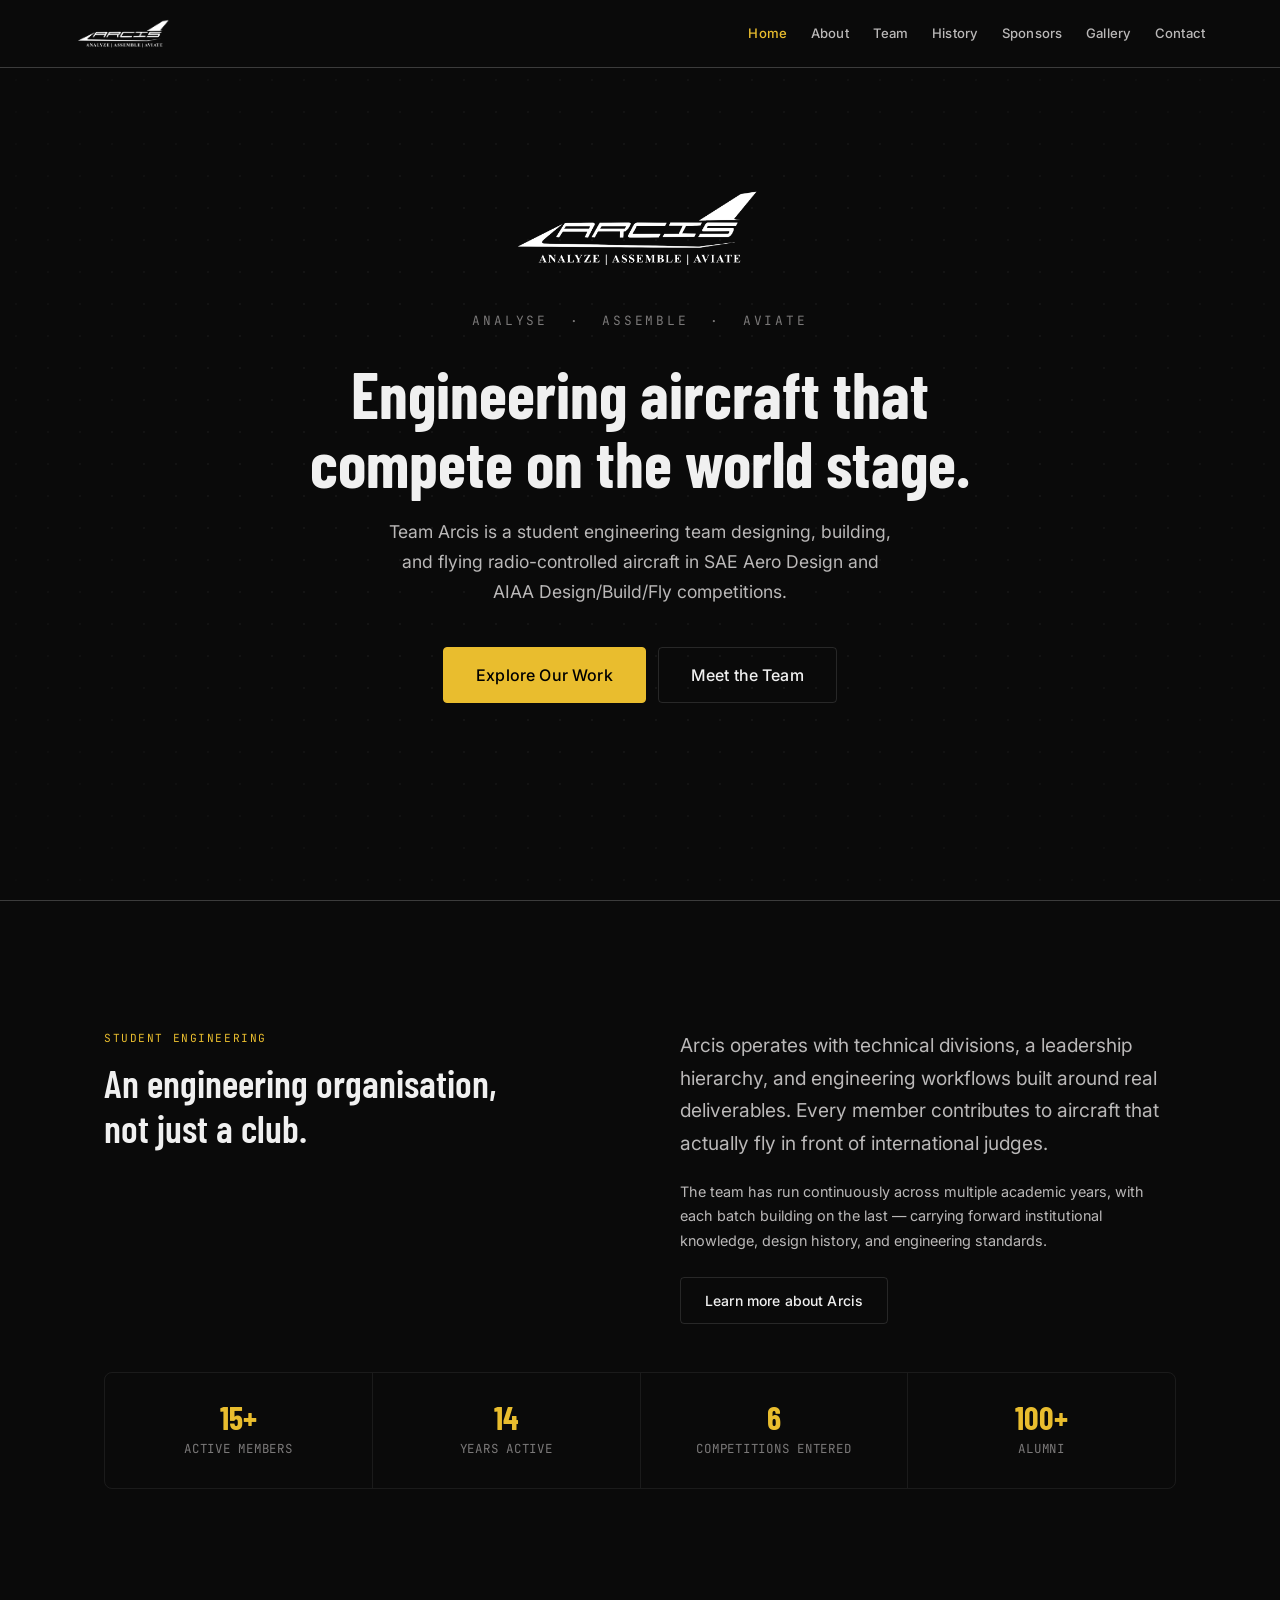
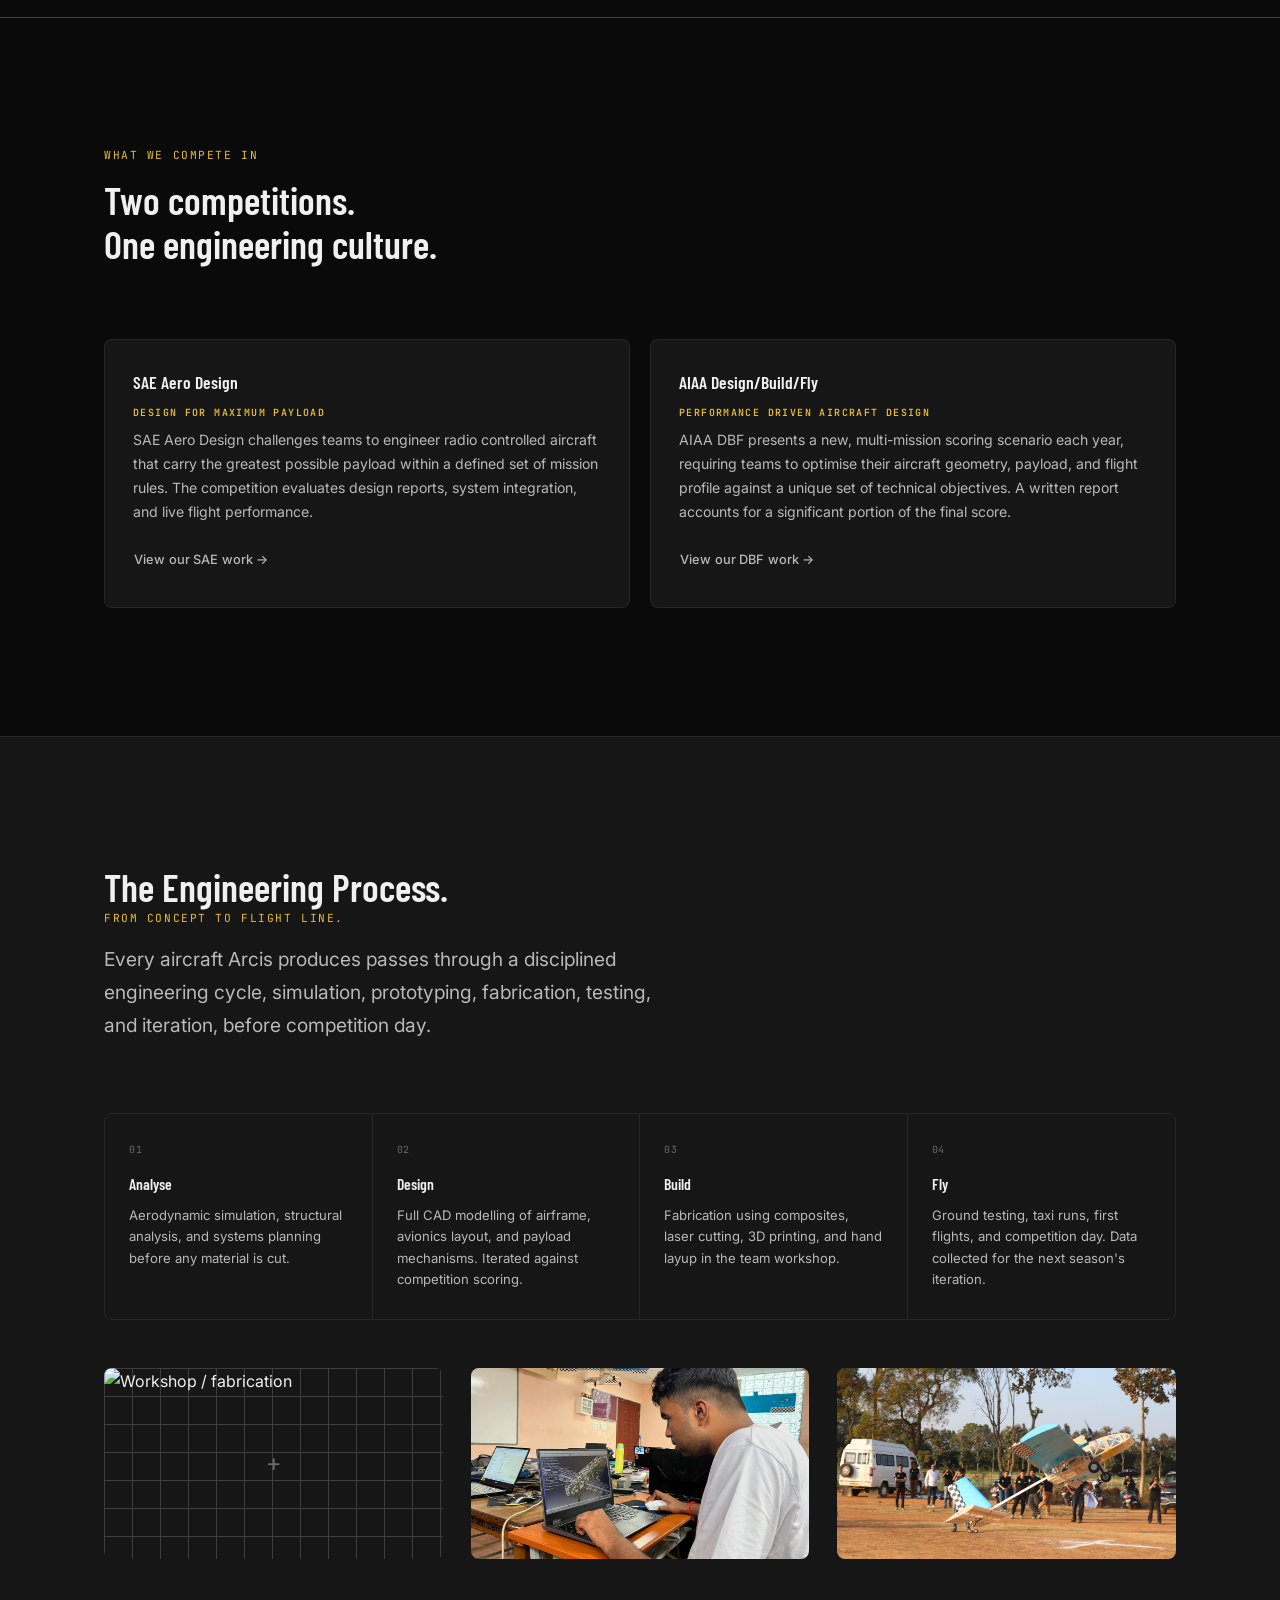
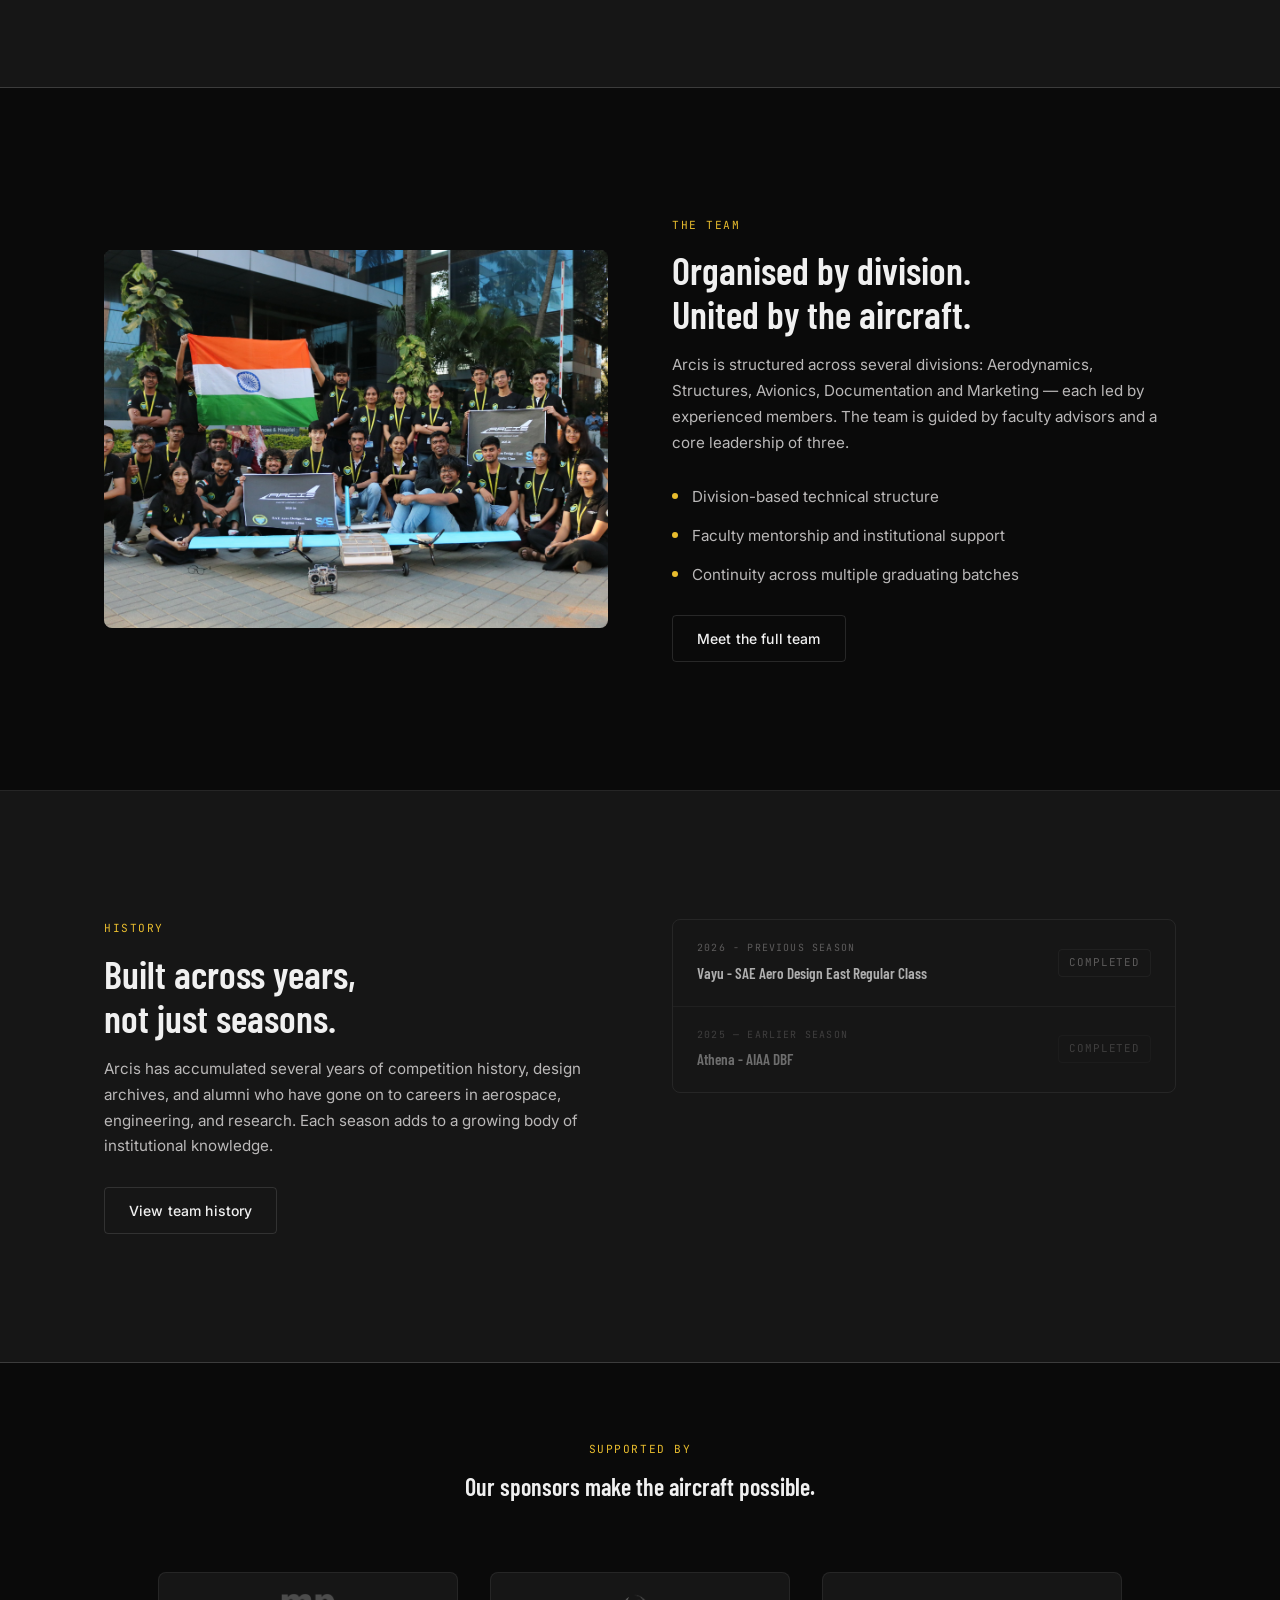
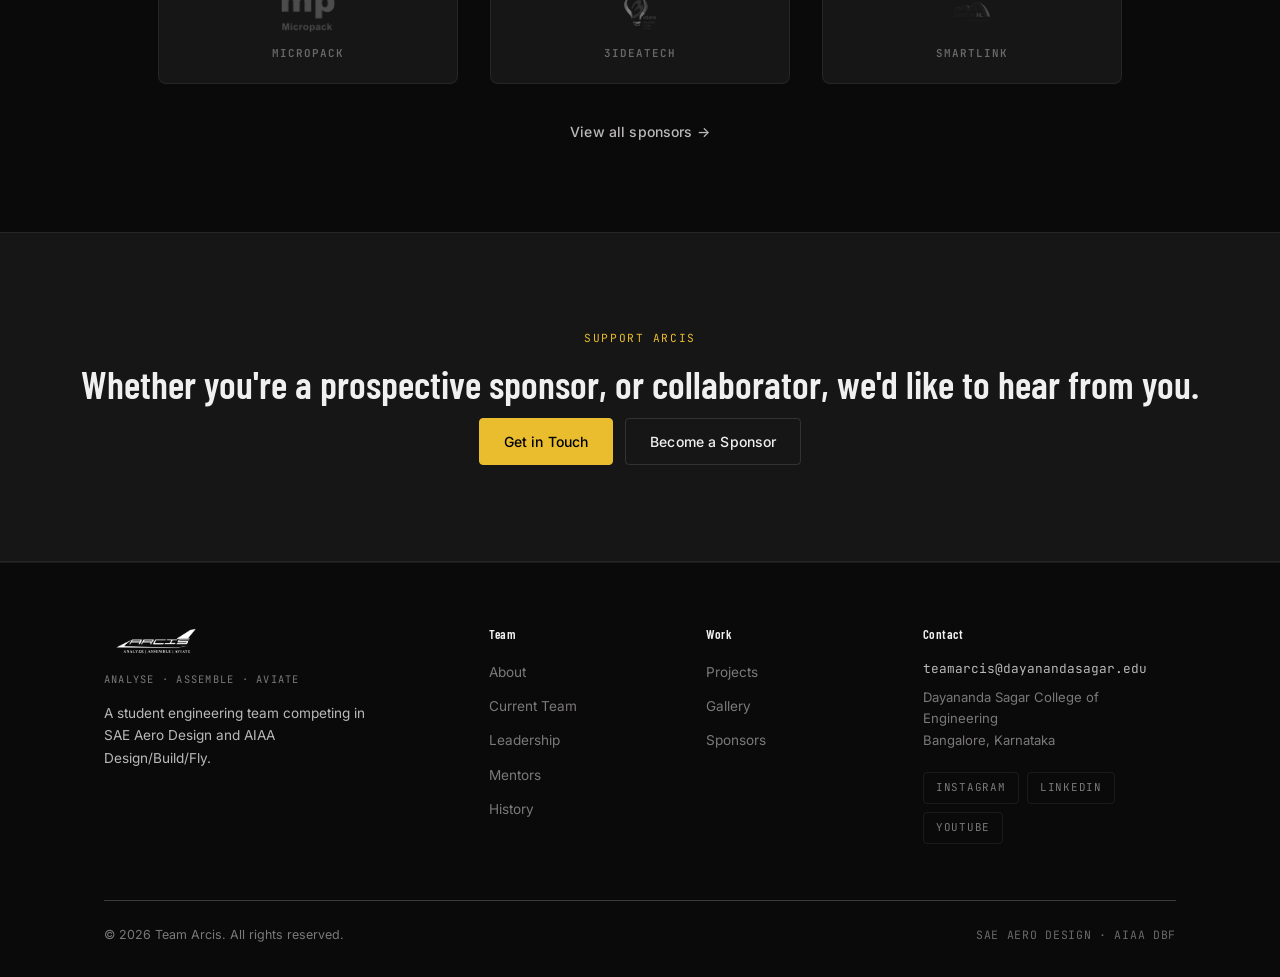
==== commit 896bff1b: "added images and content" ====
--- a/index.html
+++ b/index.html
@@ -3,10 +3,9 @@
 <head>
   <meta charset="UTF-8">
   <meta name="viewport" content="width=device-width, initial-scale=1.0">
-  <title>Team Arcis — Analyse · Assemble · Aviate</title>
-  <meta name="description" content="Team Arcis is a student engineering team competing in SAE Aero Design and AIAA Design/Build/Fly.">
+  <title>Team Arcis</title>
   <link rel="stylesheet" href="assets/css/main.css">
-  <link rel="icon" href="assets/images/favicon.svg" type="image/svg+xml">
+  <link rel="icon" href="assets/images/arcis black circle.png" type="image/png">
 </head>
 <body>
 
@@ -23,7 +22,7 @@
       <a href="about.html"        class="nav-link">About</a>
       <a href="team.html"         class="nav-link">Team</a>
       <a href="history.html"      class="nav-link">History</a>
-      <a href="competitions.html" class="nav-link">Competitions</a>
+      <!-- <a href="competitions.html" class="nav-link">Competitions</a> -->
       <a href="sponsors.html"     class="nav-link">Sponsors</a>
       <a href="gallery.html"      class="nav-link">Gallery</a>
       <a href="contact.html"      class="nav-link">Contact</a>
@@ -40,7 +39,7 @@
   <a href="about.html"        class="nav-overlay-link">About</a>
   <a href="team.html"         class="nav-overlay-link">Team</a>
   <a href="history.html"      class="nav-overlay-link">History</a>
-  <a href="competitions.html" class="nav-overlay-link">Competitions</a>
+  <!-- <a href="competitions.html" class="nav-overlay-link">Competitions</a> -->
   <a href="sponsors.html"     class="nav-overlay-link">Sponsors</a>
   <a href="gallery.html"      class="nav-overlay-link">Gallery</a>
   <a href="contact.html"      class="nav-overlay-link">Contact</a>
@@ -76,14 +75,9 @@
       </p>
 
       <div class="hero-actions">
-        <a href="competitions.html" class="btn btn-primary btn-lg">Explore Our Work</a>
+        <a href="history.html" class="btn btn-primary btn-lg">Explore Our Work</a>
         <a href="team.html"         class="btn btn-outline btn-lg">Meet the Team</a>
       </div>
-    </div>
-
-    <div class="hero-scroll">
-      <svg viewBox="0 0 16 20" stroke-width="1.5"><rect x="1" y="1" width="14" height="18" rx="7"/><line x1="8" y1="6" x2="8" y2="10"/></svg>
-      <span>Scroll</span>
     </div>
   </section>
 
@@ -113,19 +107,19 @@
       <div class="mt-48">
         <div class="stats-strip reveal">
           <div class="stat-item">
-            <div class="stat-number">[N]+</div>
+            <div class="stat-number">15+</div>
             <div class="stat-label">Active Members</div>
           </div>
           <div class="stat-item">
-            <div class="stat-number">[N]</div>
+            <div class="stat-number">14</div>
             <div class="stat-label">Years Active</div>
           </div>
           <div class="stat-item">
-            <div class="stat-number">[N]</div>
+            <div class="stat-number">6</div>
             <div class="stat-label">Competitions Entered</div>
           </div>
           <div class="stat-item">
-            <div class="stat-number">[N]</div>
+            <div class="stat-number">100+</div>
             <div class="stat-label">Alumni</div>
           </div>
         </div>
@@ -143,22 +137,22 @@
 
       <div class="comp-cards">
         <div class="comp-card reveal">
-          <div class="comp-card-label">SAE Aero Design</div>
-          <h3 class="comp-card-title">Design, Build, Fly for Maximum Payload</h3>
+          <div class="comp-card-title">SAE Aero Design</div>
+          <h3 class="comp-card-label">Design for Maximum Payload</h3>
           <p class="comp-card-body">
-            SAE Aero Design challenges teams to engineer radio-controlled aircraft that carry the
+            SAE Aero Design challenges teams to engineer radio controlled aircraft that carry the
             greatest possible payload within a defined set of mission rules. The competition
             evaluates design reports, system integration, and live flight performance.
           </p>
           <div class="mt-16">
-            <a href="competitions.html#sae" class="btn btn-ghost btn-sm" style="padding-left:0;">
+            <a href="history.html#sae" class="btn btn-ghost btn-sm" style="padding-left:0;">
               View our SAE work →
             </a>
           </div>
         </div>
         <div class="comp-card reveal reveal-delay-1">
-          <div class="comp-card-label">AIAA Design/Build/Fly</div>
-          <h3 class="comp-card-title">Mission-Driven Aircraft Design</h3>
+          <div class="comp-card-title">AIAA Design/Build/Fly</div>
+          <h3 class="comp-card-label">Performance Driven Aircraft Design</h3>
           <p class="comp-card-body">
             AIAA DBF presents a new, multi-mission scoring scenario each year, requiring teams
             to optimise their aircraft geometry, payload, and flight profile against a unique
@@ -166,7 +160,7 @@
             of the final score.
           </p>
           <div class="mt-16">
-            <a href="competitions.html#dbf" class="btn btn-ghost btn-sm" style="padding-left:0;">
+            <a href="history.html#dbf" class="btn btn-ghost btn-sm" style="padding-left:0;">
               View our DBF work →
             </a>
           </div>
@@ -179,11 +173,13 @@
   <section class="section" style="background:var(--bg-1); border-top:1px solid var(--b1);">
     <div class="container">
       <div class="section-head reveal">
-        <span class="eyebrow">The Engineering Process</span>
-        <h2 class="h2">From concept to flight line.</h2>
+
+        <h2 class="h2">The Engineering Process.</h2>
+
+        <span class="eyebrow">From concept to flight line.</span>
         <p class="lead mt-16" style="max-width:560px;">
-          Every aircraft Arcis produces passes through a disciplined engineering cycle —
-          simulation, prototyping, fabrication, testing, and iteration — before competition day.
+          Every aircraft Arcis produces passes through a disciplined engineering cycle,
+          simulation, prototyping, fabrication, testing, and iteration, before competition day.
         </p>
       </div>
 
@@ -201,7 +197,7 @@
         <div class="process-step">
           <div class="process-num">03</div>
           <div class="process-title">Build</div>
-          <div class="process-body">In-house fabrication using composites, laser cutting, 3D printing, and hand layup in the team workshop.</div>
+          <div class="process-body">Fabrication using composites, laser cutting, 3D printing, and hand layup in the team workshop.</div>
         </div>
         <div class="process-step">
           <div class="process-num">04</div>
@@ -212,36 +208,64 @@
 
       <!-- Engineering photo grid -->
       <div class="mt-48">
-        <div class="grid-3 reveal">
-          <div class="photo ratio-16-9" style="border-radius:var(--r2)">
-            <span class="photo-label">Workshop / fabrication photo</span>
-          </div>
-          <div class="photo ratio-16-9" style="border-radius:var(--r2)">
-            <span class="photo-label">CAD / design work photo</span>
-          </div>
-          <div class="photo ratio-16-9" style="border-radius:var(--r2)">
-            <span class="photo-label">Flight / competition photo</span>
-          </div>
-        </div>
-      </div>
+  <div class="grid-3 reveal">
+
+    <div class="photo ratio-16-9" style="border-radius:var(--r2)">
+      <img
+        src="assets/images/index/fabrication.png"
+        alt="Workshop / fabrication"
+        class="photo-img"
+      >
+    </div>
+
+    <div class="photo ratio-16-9" style="border-radius:var(--r2)">
+      <img
+        src="assets/images/index/anishcatia.jpeg"
+        alt="CAD / design work"
+        class="photo-img"
+      >
+    </div>
+
+    <div class="photo ratio-16-9" style="border-radius:var(--r2)">
+      <img
+        src="assets/images/index/flight.jpeg"
+        alt="Flight / competition"
+        class="photo-img"
+      >
+    </div>
+
+  </div>
+</div>
     </div>
   </section>
 
   <!-- ── Team snapshot ──────────────────────────────────── -->
-  <section class="section">
+  <!-- <section class="section">
     <div class="container">
       <div class="grid-2" style="align-items:center; gap:64px;">
         <div class="reveal">
           <div class="photo ratio-4-3" style="border-radius:var(--r2)">
             <span class="photo-label">Current team group photo</span>
           </div>
-        </div>
+        </div> -->
+        <section class="section">
+  <div class="container">
+    <div class="grid-2" style="align-items:center; gap:64px;">
+      <div class="reveal">
+        <div class="photo ratio-4-3" style="border-radius:var(--r2)">
+          <img
+            src="assets/images/index/groupvayu.jpeg"
+            alt="Current Team Group Photo"
+            class="photo-img"
+          >
+        </div>
+      </div>
         <div class="reveal reveal-delay-1">
           <span class="eyebrow">The Team</span>
           <h2 class="h2">Organised by division.<br>United by the aircraft.</h2>
           <p style="color:var(--t1); font-size:0.95rem; line-height:1.7; margin-top:16px; margin-bottom:28px;">
-            Arcis is structured across technical divisions — Aerodynamics, Structures, Avionics,
-            and Manufacturing — each led by experienced members. The team is guided by faculty
+            Arcis is structured across several divisions: Aerodynamics, Structures, Avionics,
+            Documentation and Marketing — each led by experienced members. The team is guided by faculty
             advisors and a core leadership of three.
           </p>
           <div class="feat-list" style="margin-bottom:28px;">
@@ -281,24 +305,24 @@
         <div class="reveal reveal-delay-1">
           <!-- Timeline preview -->
           <div style="display:flex; flex-direction:column; gap:0; border:1px solid var(--b1); border-radius:var(--r2); overflow:hidden;">
-            <div style="padding:20px 24px; border-bottom:1px solid var(--b1); display:flex; justify-content:space-between; align-items:center;">
+            <!-- <div style="padding:20px 24px; border-bottom:1px solid var(--b1); display:flex; justify-content:space-between; align-items:center;">
               <div>
                 <div style="font-family:var(--fm); font-size:0.62rem; color:var(--accent); letter-spacing:0.12em; text-transform:uppercase; margin-bottom:4px;">[YEAR] — Current Season</div>
                 <div style="font-family:var(--fh); font-weight:600; font-size:0.95rem;">[Current project name / competition]</div>
               </div>
               <div class="tag tag-accent">Active</div>
-            </div>
+            </div> -->
             <div style="padding:20px 24px; border-bottom:1px solid var(--b1); display:flex; justify-content:space-between; align-items:center; opacity:0.7;">
               <div>
-                <div style="font-family:var(--fm); font-size:0.62rem; color:var(--t2); letter-spacing:0.12em; text-transform:uppercase; margin-bottom:4px;">[YEAR] — Previous Season</div>
-                <div style="font-family:var(--fh); font-weight:600; font-size:0.95rem;">[Previous project name / competition]</div>
+                <div style="font-family:var(--fm); font-size:0.62rem; color:var(--t2); letter-spacing:0.12em; text-transform:uppercase; margin-bottom:4px;">2026 - Previous Season</div>
+                <div style="font-family:var(--fh); font-weight:600; font-size:0.95rem;">Vayu - SAE Aero Design East Regular Class</div>
               </div>
               <div class="tag">Completed</div>
             </div>
             <div style="padding:20px 24px; display:flex; justify-content:space-between; align-items:center; opacity:0.4;">
               <div>
-                <div style="font-family:var(--fm); font-size:0.62rem; color:var(--t2); letter-spacing:0.12em; text-transform:uppercase; margin-bottom:4px;">[YEAR] — Earlier Season</div>
-                <div style="font-family:var(--fh); font-weight:600; font-size:0.95rem;">[Earlier project name / competition]</div>
+                <div style="font-family:var(--fm); font-size:0.62rem; color:var(--t2); letter-spacing:0.12em; text-transform:uppercase; margin-bottom:4px;">2025 — Earlier Season</div>
+                <div style="font-family:var(--fh); font-weight:600; font-size:0.95rem;">Athena - AIAA DBF</div>
               </div>
               <div class="tag">Completed</div>
             </div>
@@ -315,13 +339,24 @@
         <span class="eyebrow">Supported By</span>
         <h2 class="h2" style="font-size:1.5rem;">Our sponsors make the aircraft possible.</h2>
       </div>
-      <div class="sponsor-logos reveal" style="justify-content:center;">
-        <div class="sponsor-logo"><span class="sponsor-logo-ph">Sponsor Name</span></div>
-        <div class="sponsor-logo"><span class="sponsor-logo-ph">Sponsor Name</span></div>
-        <div class="sponsor-logo"><span class="sponsor-logo-ph">Sponsor Name</span></div>
-        <div class="sponsor-logo"><span class="sponsor-logo-ph">Sponsor Name</span></div>
-        <div class="sponsor-logo"><span class="sponsor-logo-ph">Sponsor Name</span></div>
-      </div>
+
+      <div class="sponsor-logos reveal" style="justify-content:center; gap:32px; display:flex; flex-wrap:wrap;">
+        <div class="sponsor-logo" style="width:300px; text-align:center;">
+          <img src="assets/images/logos/Micropack.png" alt="Sponsor One logo" style="max-width:160px; height:auto; display:block; margin:0 auto 12px;">
+          <div class="sponsor-logo-ph" style="font-weight:600;">Micropack</div>
+        </div>
+
+        <div class="sponsor-logo" style="width:300px; text-align:center;">
+          <img src="assets/images/logos/3idea.png" alt="Sponsor Two logo" style="max-width:160px; height:auto; display:block; margin:0 auto 12px;">
+          <div class="sponsor-logo-ph" style="font-weight:600;">3IdeaTech</div>
+        </div>
+
+        <div class="sponsor-logo" style="width:300px; text-align:center;">
+          <img src="assets/images/logos/Smartlink.png" alt="Sponsor Three logo" style="max-width:160px; height:auto; display:block; margin:0 auto 12px;">
+          <div class="sponsor-logo-ph" style="font-weight:600;">Smartlink</div>
+        </div>
+      </div>
+
       <div style="text-align:center; margin-top:24px;" class="reveal">
         <a href="sponsors.html" class="btn btn-ghost">View all sponsors →</a>
       </div>
@@ -330,9 +365,9 @@
 
   <!-- ── CTA ────────────────────────────────────────────── -->
   <div class="cta-banner reveal">
-    <span class="eyebrow">Join or Support Arcis</span>
-    <h2 class="h2">Interested in working with us?</h2>
-    <p class="lead">Whether you're a prospective member, sponsor, or collaborator — we'd like to hear from you.</p>
+    <span class="eyebrow">Support Arcis</span>
+    <h2 class="h2">Whether you're a prospective sponsor, or collaborator, we'd like to hear from you.</h2>
+    <!-- <p class="lead">Whether you're a prospective member, sponsor, or collaborator — we'd like to hear from you.</p> -->
     <div class="btn-group">
       <a href="contact.html" class="btn btn-primary">Get in Touch</a>
       <a href="sponsors.html" class="btn btn-outline">Become a Sponsor</a>
@@ -365,7 +400,7 @@
       <div class="footer-col">
         <h4>Work</h4>
         <ul>
-          <li><a href="competitions.html">Competitions</a></li>
+          <!-- <li><a href="competitions.html">Competitions</a></li> -->
           <li><a href="competitions.html#projects">Projects</a></li>
           <li><a href="gallery.html">Gallery</a></li>
           <li><a href="sponsors.html">Sponsors</a></li>
@@ -373,12 +408,12 @@
       </div>
       <div class="footer-col">
         <h4>Contact</h4>
-        <a href="mailto:team@arcis.edu" class="footer-contact-email">[team email]</a>
-        <p class="footer-contact-loc">[College Name]<br>[City, State]</p>
+        <a href="mailto:teamarcis@dayanandasagar.edu" class="footer-contact-email">teamarcis@dayanandasagar.edu</a>
+        <p class="footer-contact-loc">Dayananda Sagar College of Engineering<br>Bangalore, Karnataka</p>
         <div class="social-links">
-          <a href="#" class="social-link">Instagram</a>
-          <a href="#" class="social-link">LinkedIn</a>
-          <a href="#" class="social-link">YouTube</a>
+          <a href="https://www.instagram.com/teamarcis/" class="social-link">Instagram</a>
+          <a href="https://www.linkedin.com/in/team-arcis-6b7b52355/" class="social-link">LinkedIn</a>
+          <a href="https://www.youtube.com/@teamarcis" class="social-link">YouTube</a>
         </div>
       </div>
     </div>
--- a/assets/css/main.css
+++ b/assets/css/main.css
@@ -5,32 +5,33 @@
    ============================================================ */
 
 @import url('https://fonts.googleapis.com/css2?family=Space+Grotesk:wght@300;400;500;600;700&family=Inter:ital,wght@0,300;0,400;0,500;0,600;1,400&family=JetBrains+Mono:wght@400;500&display=swap');
-
+@import url('https://fonts.googleapis.com/css2?family=Barlow+Condensed:wght@400;500;600;700&display=swap');
 /* ── Variables ───────────────────────────────────────────── */
 :root {
-  --bg-0:   #090909;
-  --bg-1:   #0f0f0f;
+  --bg-0:   #0a0a0a;
+  --bg-1:   #161616;
   --bg-2:   #161616;
   --bg-3:   #1e1e1e;
   --bg-4:   #272727;
 
-  --b0: rgba(255,255,255,0.04);
+  --b0: #3c3c3c;
   --b1: rgba(255,255,255,0.07);
   --b2: rgba(255,255,255,0.12);
   --b3: rgba(255,255,255,0.20);
 
   --t0: #f0f0f0;
-  --t1: #a8a8a8;
-  --t2: #606060;
-  --t3: #353535;
-
-  --accent:    #c9a227;
+  --t1: #bab8b8;
+  --t2: #7b7979;
+  --t3: #6a6969;
+
+  --accent:    #e9bd2e;
   --accent-hi: #e0b93a;
   --accent-20: rgba(201,162,39,0.20);
   --accent-10: rgba(201,162,39,0.10);
   --accent-06: rgba(201,162,39,0.06);
 
-  --fh: 'Space Grotesk', sans-serif;
+  --fh: 'Barlow Condensed', sans-serif;
+  /* --fh-spacing: 110px; */
   --fb: 'Inter', sans-serif;
   --fm: 'JetBrains Mono', monospace;
 
@@ -69,14 +70,13 @@
 .fh { font-family: var(--fh); }
 .fm { font-family: var(--fm); }
 
-h1, h2, h3, h4 { font-family: var(--fh); font-weight: 600; line-height: 1.15; letter-spacing: -0.02em; }
+h1, h2, h3, h4 { font-family: var(--fh); font-weight: 600; line-height: 1.15; }
 
 .display {
   font-family: var(--fh);
   font-size: clamp(2.8rem, 6vw, 4.8rem);
   font-weight: 700;
   line-height: 1.05;
-  letter-spacing: -0.03em;
 }
 .h1 { font-size: clamp(2.2rem, 4.5vw, 3.4rem); font-weight: 700; }
 .h2 { font-size: clamp(1.6rem, 3vw, 2.4rem); font-weight: 600; }
@@ -258,7 +258,6 @@
   font-weight: 600;
   color: var(--t1);
   padding: 8px 0;
-  letter-spacing: -0.02em;
   transition: color 0.2s;
   display: block;
 }
@@ -346,6 +345,19 @@
   background: var(--accent-06);
 }
 
+/* Links inside tags */
+.tag a {
+  color: var(--t2);
+  text-decoration: none;
+  transition: color 0.2s;
+}
+.tag a:hover {
+  color: var(--accent);
+}
+.tag a:focus {
+  outline: none;
+}
+
 /* ── Photo / Placeholder ─────────────────────────────────── */
 .photo {
   position: relative;
@@ -452,7 +464,6 @@
   color: var(--accent);
   line-height: 1;
   margin-bottom: 6px;
-  letter-spacing: -0.03em;
 }
 .stat-label {
   font-size: 0.78rem;
@@ -546,7 +557,6 @@
   font-family: var(--fh);
   font-weight: 600;
   font-size: 0.95rem;
-  letter-spacing: -0.01em;
   margin-bottom: 4px;
 }
 .member-role {
@@ -616,7 +626,6 @@
   font-family: var(--fh);
   font-size: 1.4rem;
   font-weight: 700;
-  letter-spacing: -0.02em;
   margin-bottom: 6px;
 }
 .lead-dept {
@@ -631,29 +640,32 @@
 }
 
 /* ── Mentor card ─────────────────────────────────────────── */
+.mentor-grid {
+  display: grid;
+  grid-template-columns: repeat(2, 1fr);
+  gap: 24px;
+}
+
 .mentor-card {
-  padding: 24px;
-  border: 1px solid var(--b1);
-  border-radius: var(--r2);
-  background: var(--bg-1);
   display: flex;
   gap: 20px;
   align-items: flex-start;
-}
+  padding: 28px;
+  background: var(--bg-0);
+  border: 1px solid var(--b1);
+  border-radius: var(--r2);
+  height: 100%;
+  box-sizing: border-box;
+}
+
 .mentor-avatar {
-  width: 56px;
-  height: 56px;
-  border-radius: 50%;
-  background: var(--bg-2);
-  border: 1px solid var(--b1);
   flex-shrink: 0;
-  display: flex;
-  align-items: center;
-  justify-content: center;
-  font-family: var(--fh);
-  font-weight: 700;
-  font-size: 1.1rem;
-  color: var(--t2);
+}
+
+@media (max-width: 768px) {
+  .mentor-grid {
+    grid-template-columns: 1fr;
+  }
 }
 .mentor-role {
   font-family: var(--fm);
@@ -685,7 +697,20 @@
   width: 1px;
   background: var(--b1);
 }
-
+a.tag-link {
+  text-decoration: none;
+  color: inherit;
+}
+a.tag-link:hover {
+  color: var(--accent);
+  border-color: var(--accent);
+}
+.sponsor-logo-img {
+  width: 100%;
+  height: 100%;
+  object-fit: contain;
+  display: block;
+}
 .tl-item {
   position: relative;
   margin-bottom: 60px;
@@ -719,7 +744,6 @@
   font-family: var(--fh);
   font-size: 1.2rem;
   font-weight: 600;
-  letter-spacing: -0.01em;
   margin-bottom: 10px;
 }
 .tl-body { font-size: 0.9rem; color: var(--t1); margin-bottom: 16px; line-height: 1.7; }
@@ -738,14 +762,25 @@
   justify-content: center;
   position: relative;
 }
+.more-link{
+    font-size:0.72rem;
+    color:var(--t3);
+    font-family:var(--fm);
+    text-decoration:none;
+    transition:color .2s ease;
+}
+
+.more-link:hover{
+    color:var(--accent);
+}
 .tl-photo::before {
   content: '';
   position: absolute;
   inset: 0;
   background-image:
-    linear-gradient(var(--b0) 1px, transparent 1px),
-    linear-gradient(90deg, var(--b0) 1px, transparent 1px);
-  background-size: 24px 24px;
+    /* linear-gradient(var(--b0) 1px, transparent 1px),
+    linear-gradient(90deg, var(--b0) 1px, transparent 1px); */
+  /* background-size: 24px 24px; */
 }
 .tl-photo-label {
   font-family: var(--fm);
@@ -753,6 +788,47 @@
   color: var(--t3);
   letter-spacing: 0.1em;
   text-transform: uppercase;
+}
+
+/* ── Sponsors (logo + name stacked) ───────────────────────── */
+.sponsor-logos {
+  display: flex;
+  justify-content: center;
+  gap: 32px;
+  flex-wrap: wrap;
+}
+.sponsor-logo {
+  width: 220px;
+  display: flex;
+  flex-direction: column;
+  align-items: center;
+  text-align: center;
+}
+.sponsor-logo img {
+  max-width: 160px;
+  height: auto;
+  display: block;
+  margin-bottom: 12px;
+}
+.sponsor-logo-ph {
+  font-family: var(--fh);
+  font-weight: 600;
+  color: var(--t0);
+}
+
+/* ── Competition headers: inline logo + title ───────────────── */
+.comp-row { display: flex; align-items: center; gap: 16px; }
+.competition-logo {
+  width: 90px;
+  height: auto;
+  display: block;
+  object-fit: contain;
+  border-radius: 6px;
+  background: transparent;
+}
+@media (max-width: 640px) {
+  .comp-row { flex-direction: column; align-items: flex-start; }
+  .competition-logo { width: 48px; margin-bottom: 8px; }
 }
 
 /* ── Gallery ─────────────────────────────────────────────── */
@@ -989,7 +1065,6 @@
   font-size: clamp(2rem, 5.5vw, 4rem);
   font-weight: 700;
   line-height: 1.08;
-  letter-spacing: -0.03em;
   color: var(--t0);
   max-width: 800px;
   margin-bottom: 20px;
@@ -1068,7 +1143,6 @@
   font-family: var(--fh);
   font-size: 1.1rem;
   font-weight: 600;
-  letter-spacing: -0.01em;
   margin-bottom: 10px;
 }
 .comp-card-body { font-size: 0.88rem; color: var(--t1); line-height: 1.7; }
@@ -1097,7 +1171,7 @@
 }
 .process-title {
   font-family: var(--fh);
-  font-size: 0.95rem;
+  font-size: 0.98rem;
   font-weight: 600;
   margin-bottom: 8px;
 }
@@ -1410,4 +1484,4 @@
   .gallery-item.span-r2 { grid-row: span 1; }
   .division-panel-grid { grid-template-columns: 1fr; }
   .lead-card { padding: 20px; }
-}
+}
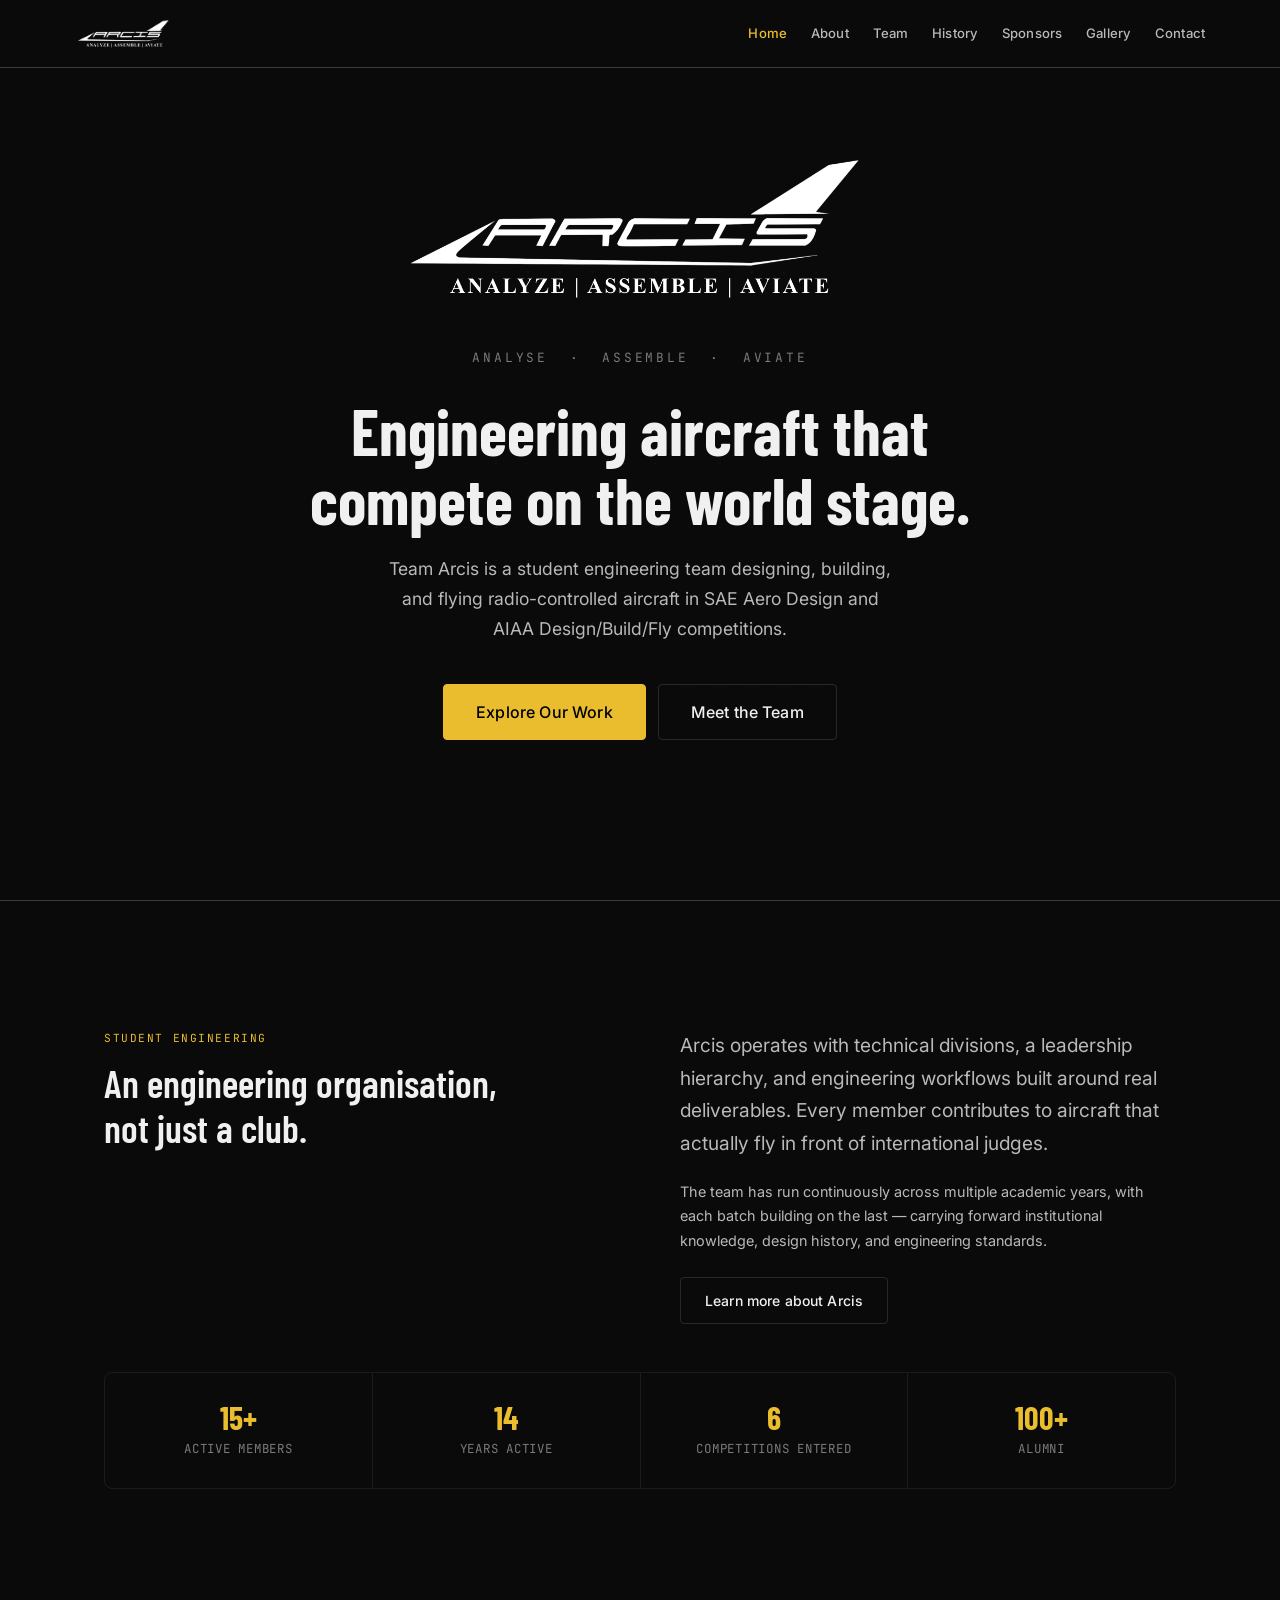
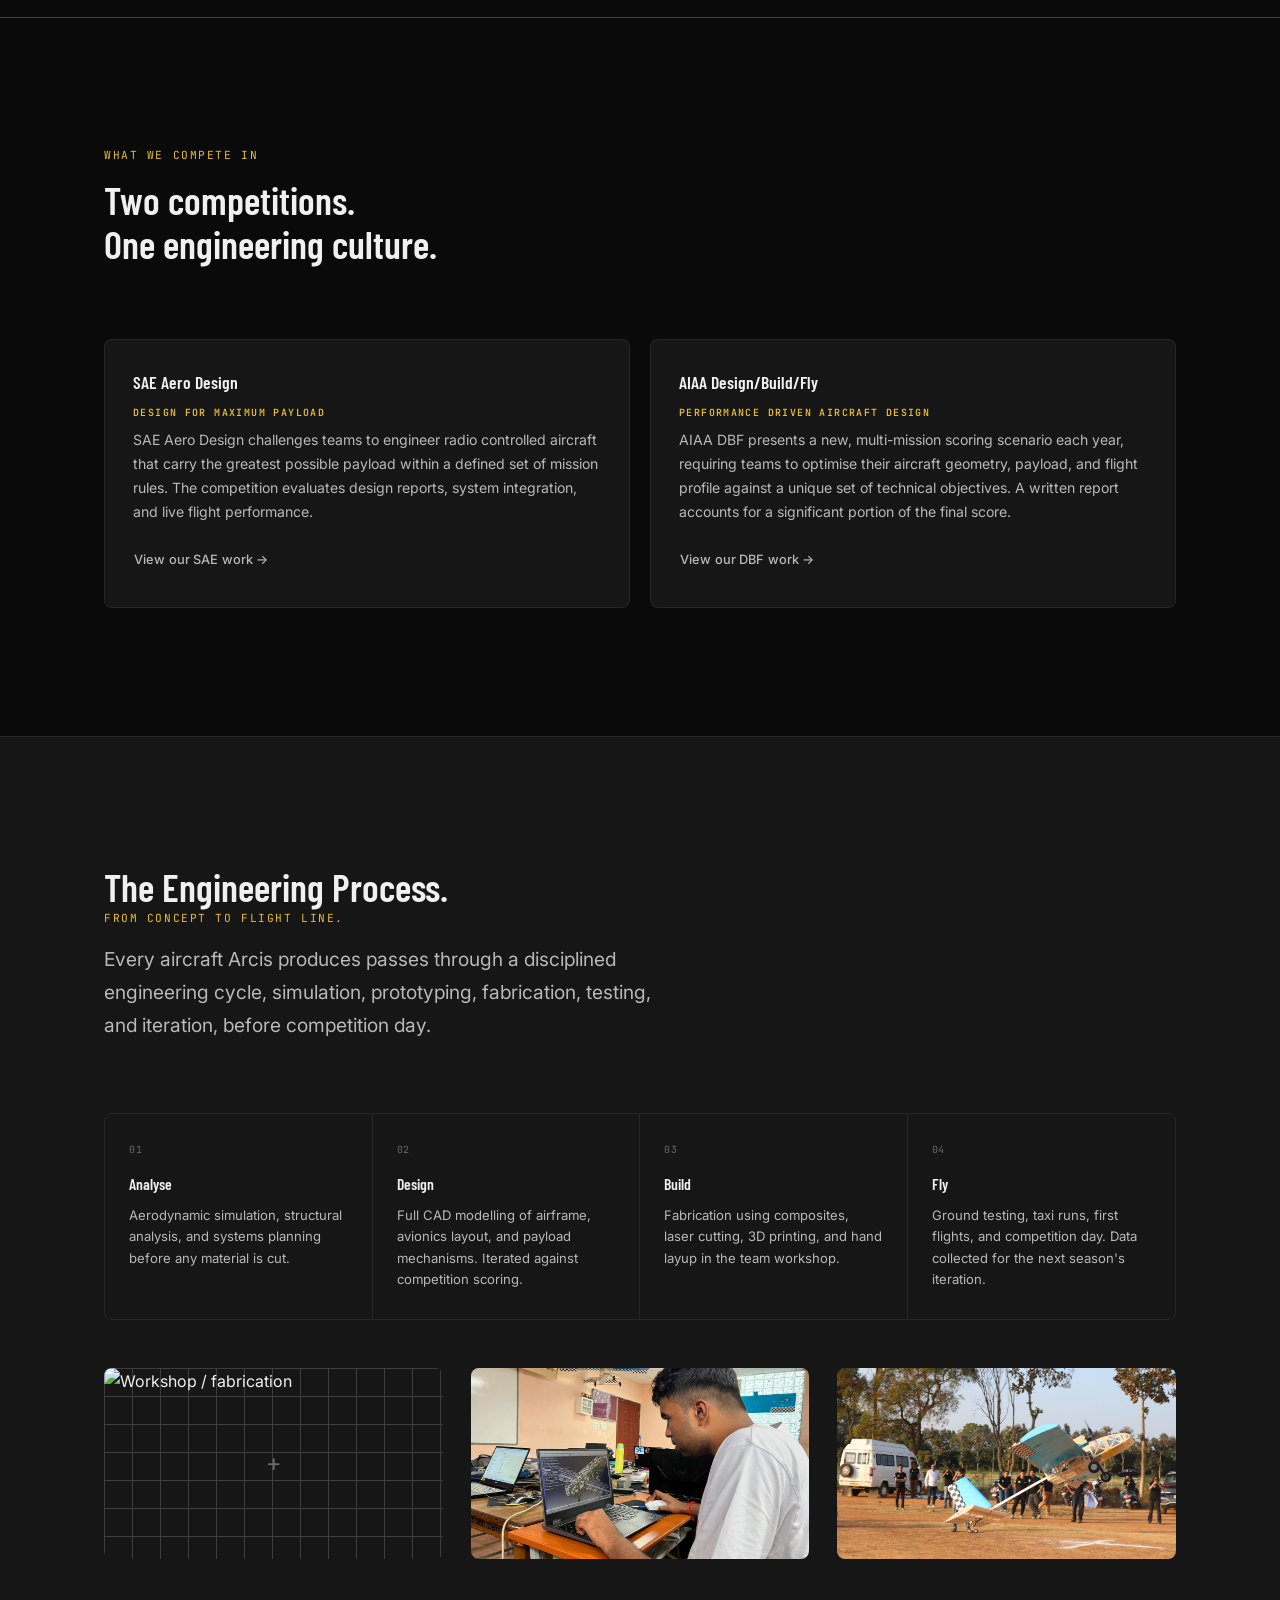
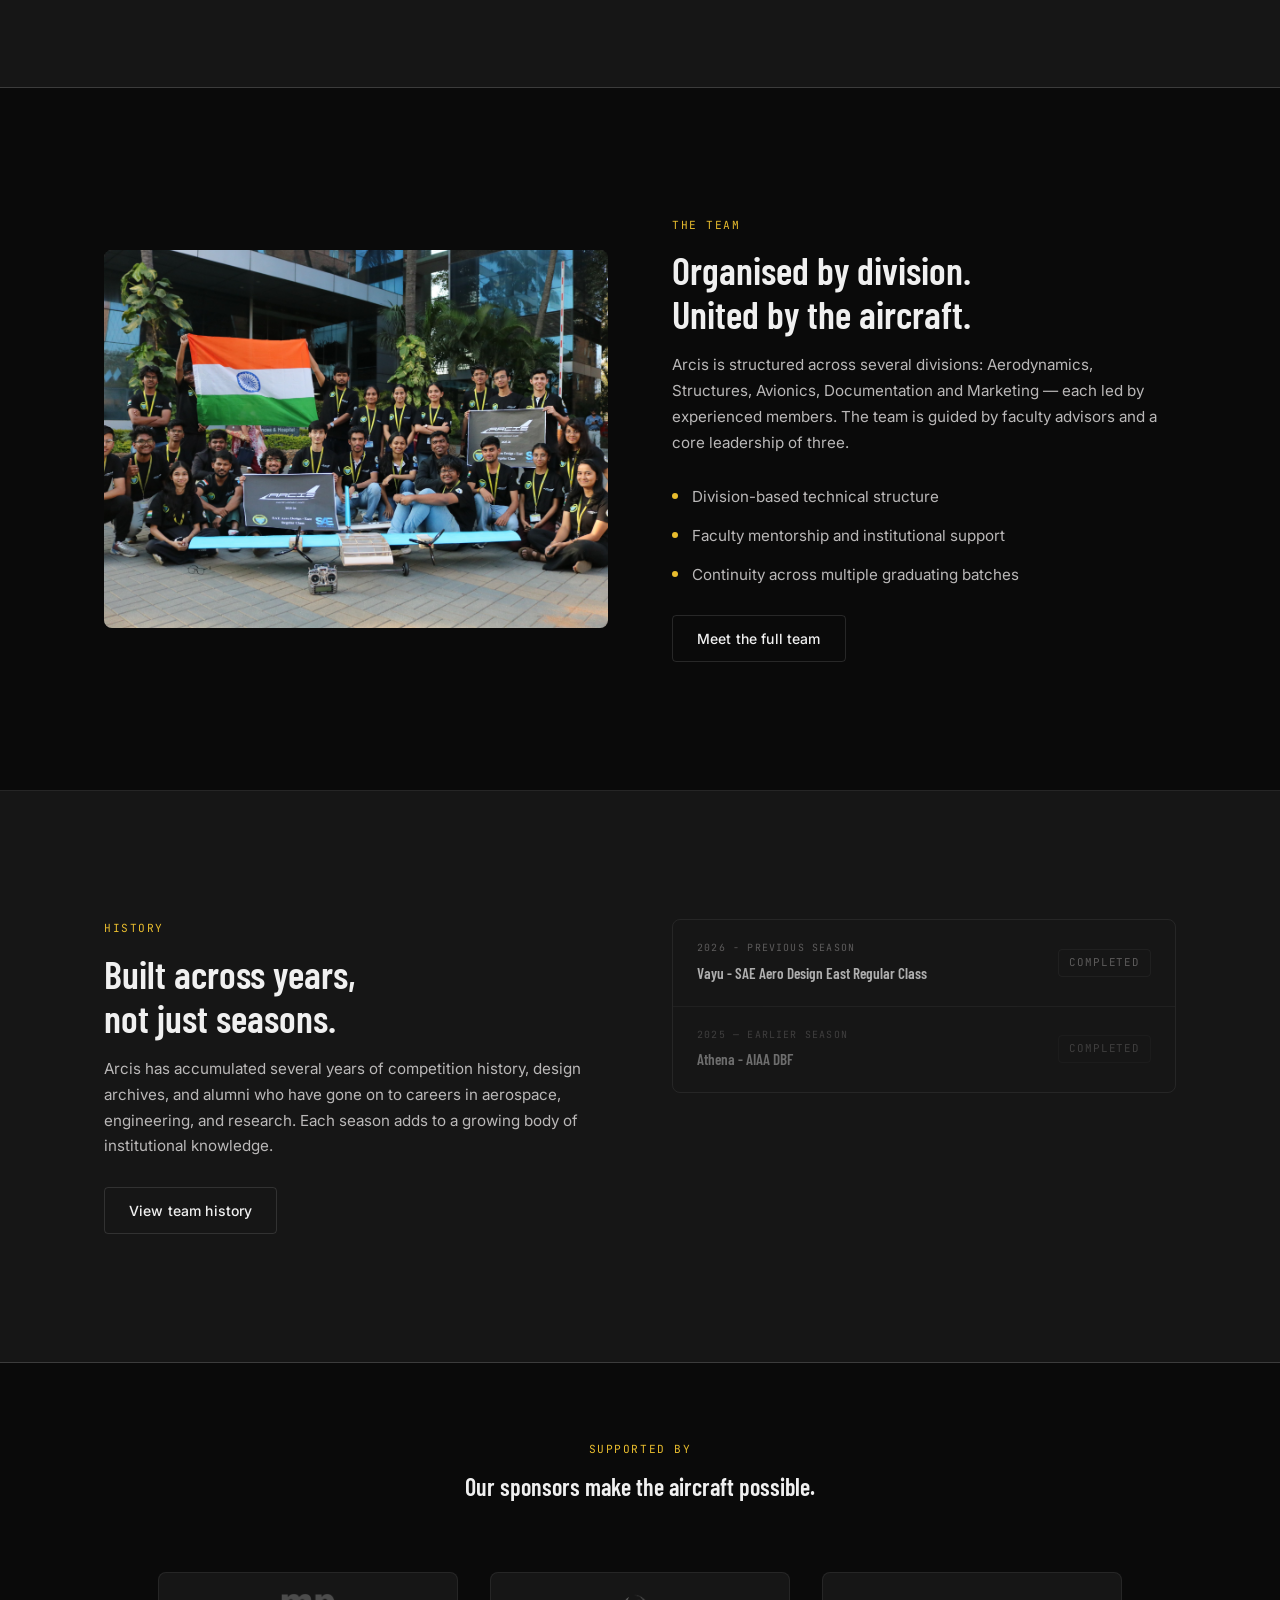
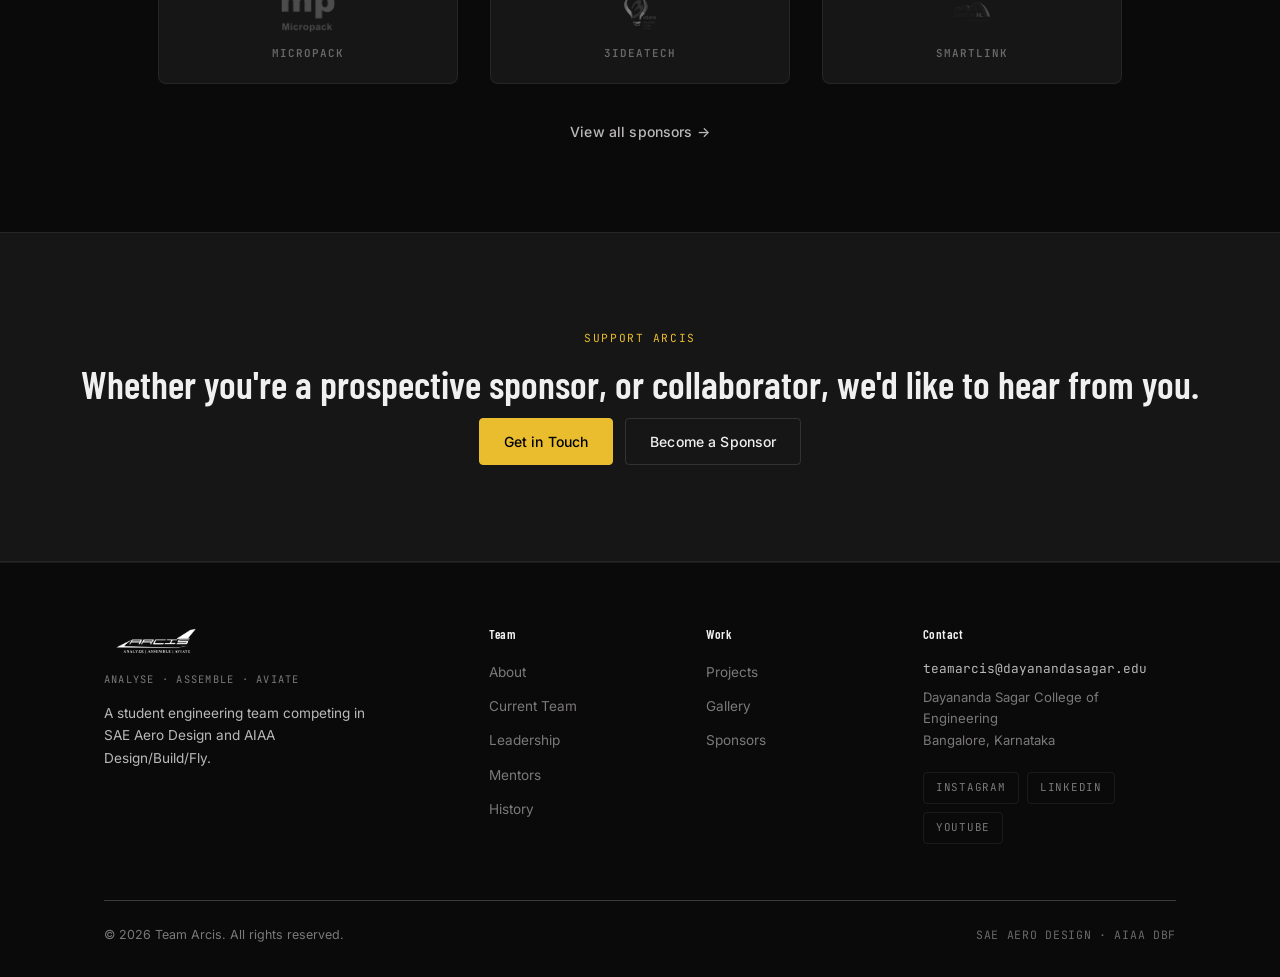
==== commit 2774d85b: "history page additions" ====
--- a/index.html
+++ b/index.html
@@ -411,7 +411,7 @@
         <a href="mailto:teamarcis@dayanandasagar.edu" class="footer-contact-email">teamarcis@dayanandasagar.edu</a>
         <p class="footer-contact-loc">Dayananda Sagar College of Engineering<br>Bangalore, Karnataka</p>
         <div class="social-links">
-          <a href="https://www.instagram.com/teamarcis/" class="social-link">Instagram</a>
+          <a href="https://www.instagram.com/te0amarcis/" class="social-link">Instagram</a>
           <a href="https://www.linkedin.com/in/team-arcis-6b7b52355/" class="social-link">LinkedIn</a>
           <a href="https://www.youtube.com/@teamarcis" class="social-link">YouTube</a>
         </div>
--- a/assets/css/main.css
+++ b/assets/css/main.css
@@ -777,7 +777,7 @@
   content: '';
   position: absolute;
   inset: 0;
-  background-image:
+  /* background-image: */
     /* linear-gradient(var(--b0) 1px, transparent 1px),
     linear-gradient(90deg, var(--b0) 1px, transparent 1px); */
   /* background-size: 24px 24px; */
@@ -1045,7 +1045,7 @@
 }
 
 .hero-logo {
-  width: clamp(200px, 30vw, 320px);
+  width: clamp(600px, 30vw, 320px);
   height: auto;
   margin-bottom: 40px;
   /* filter: brightness(1.05); */
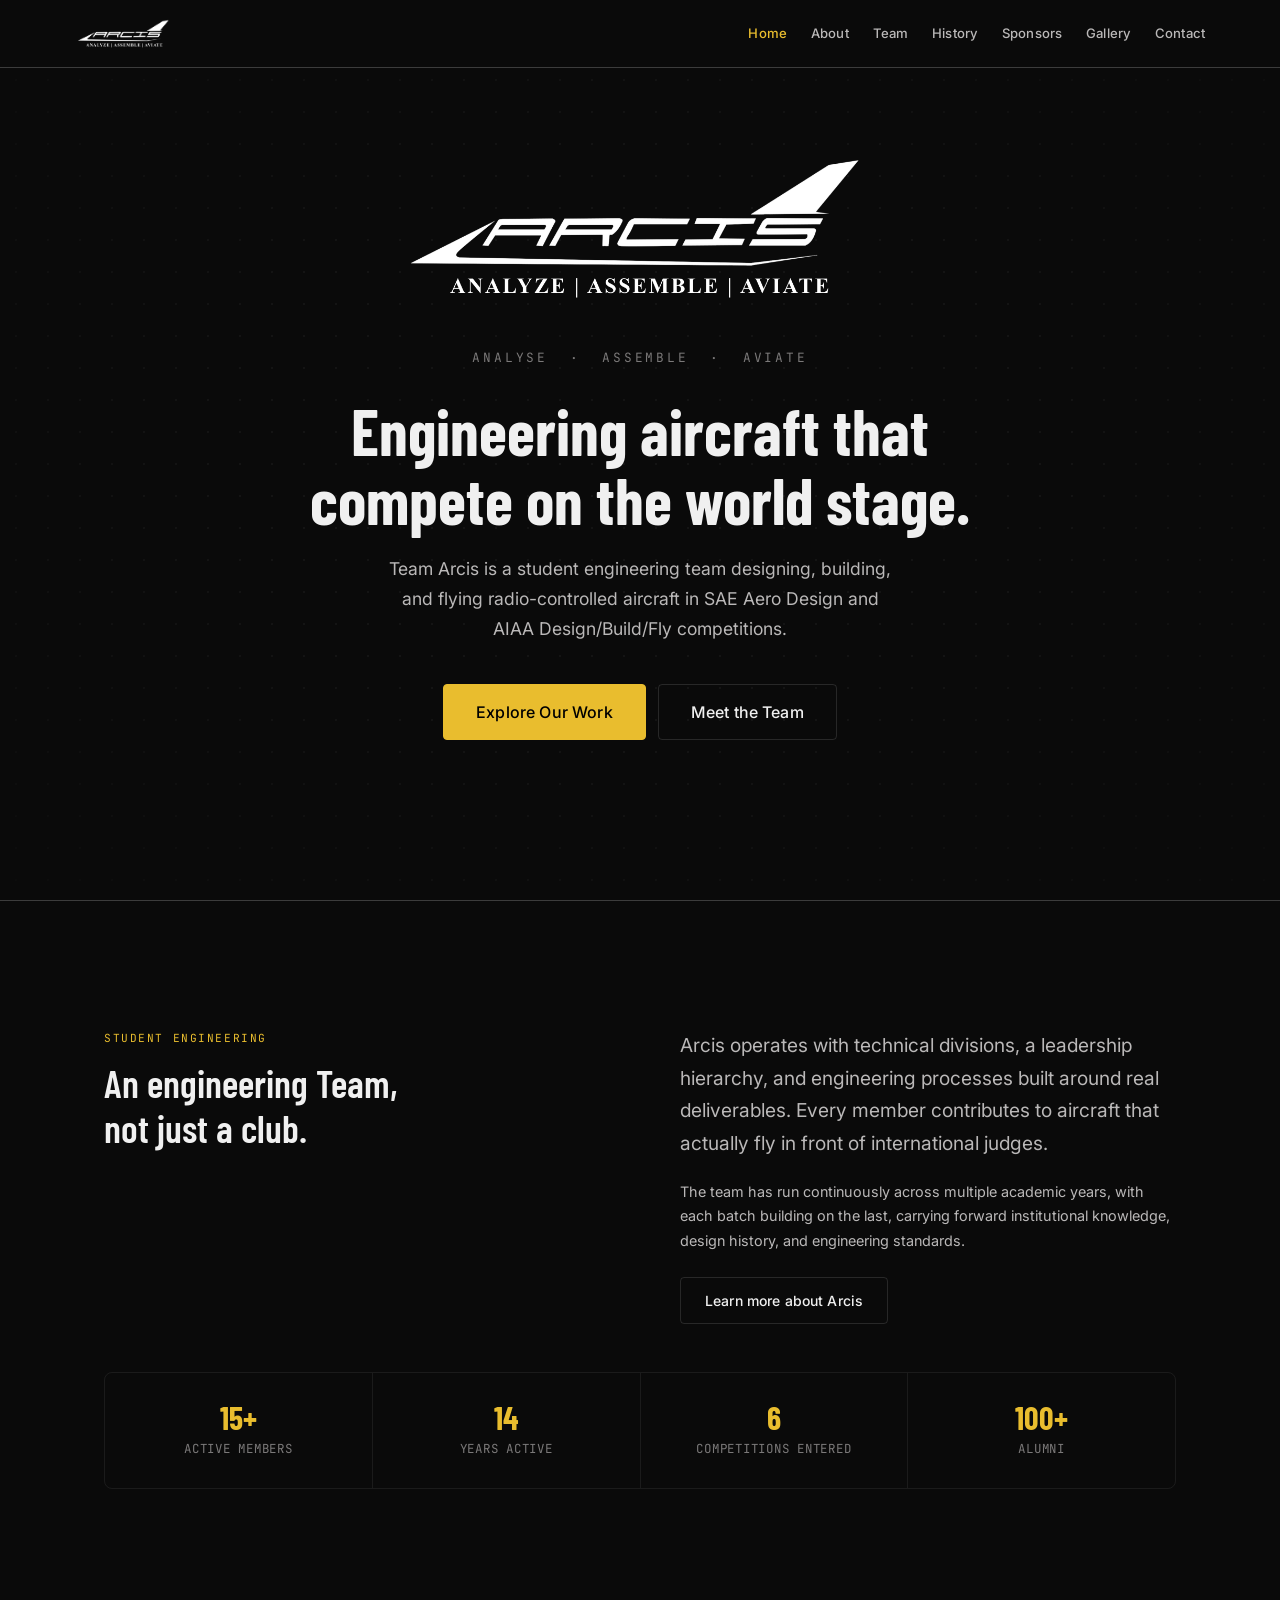
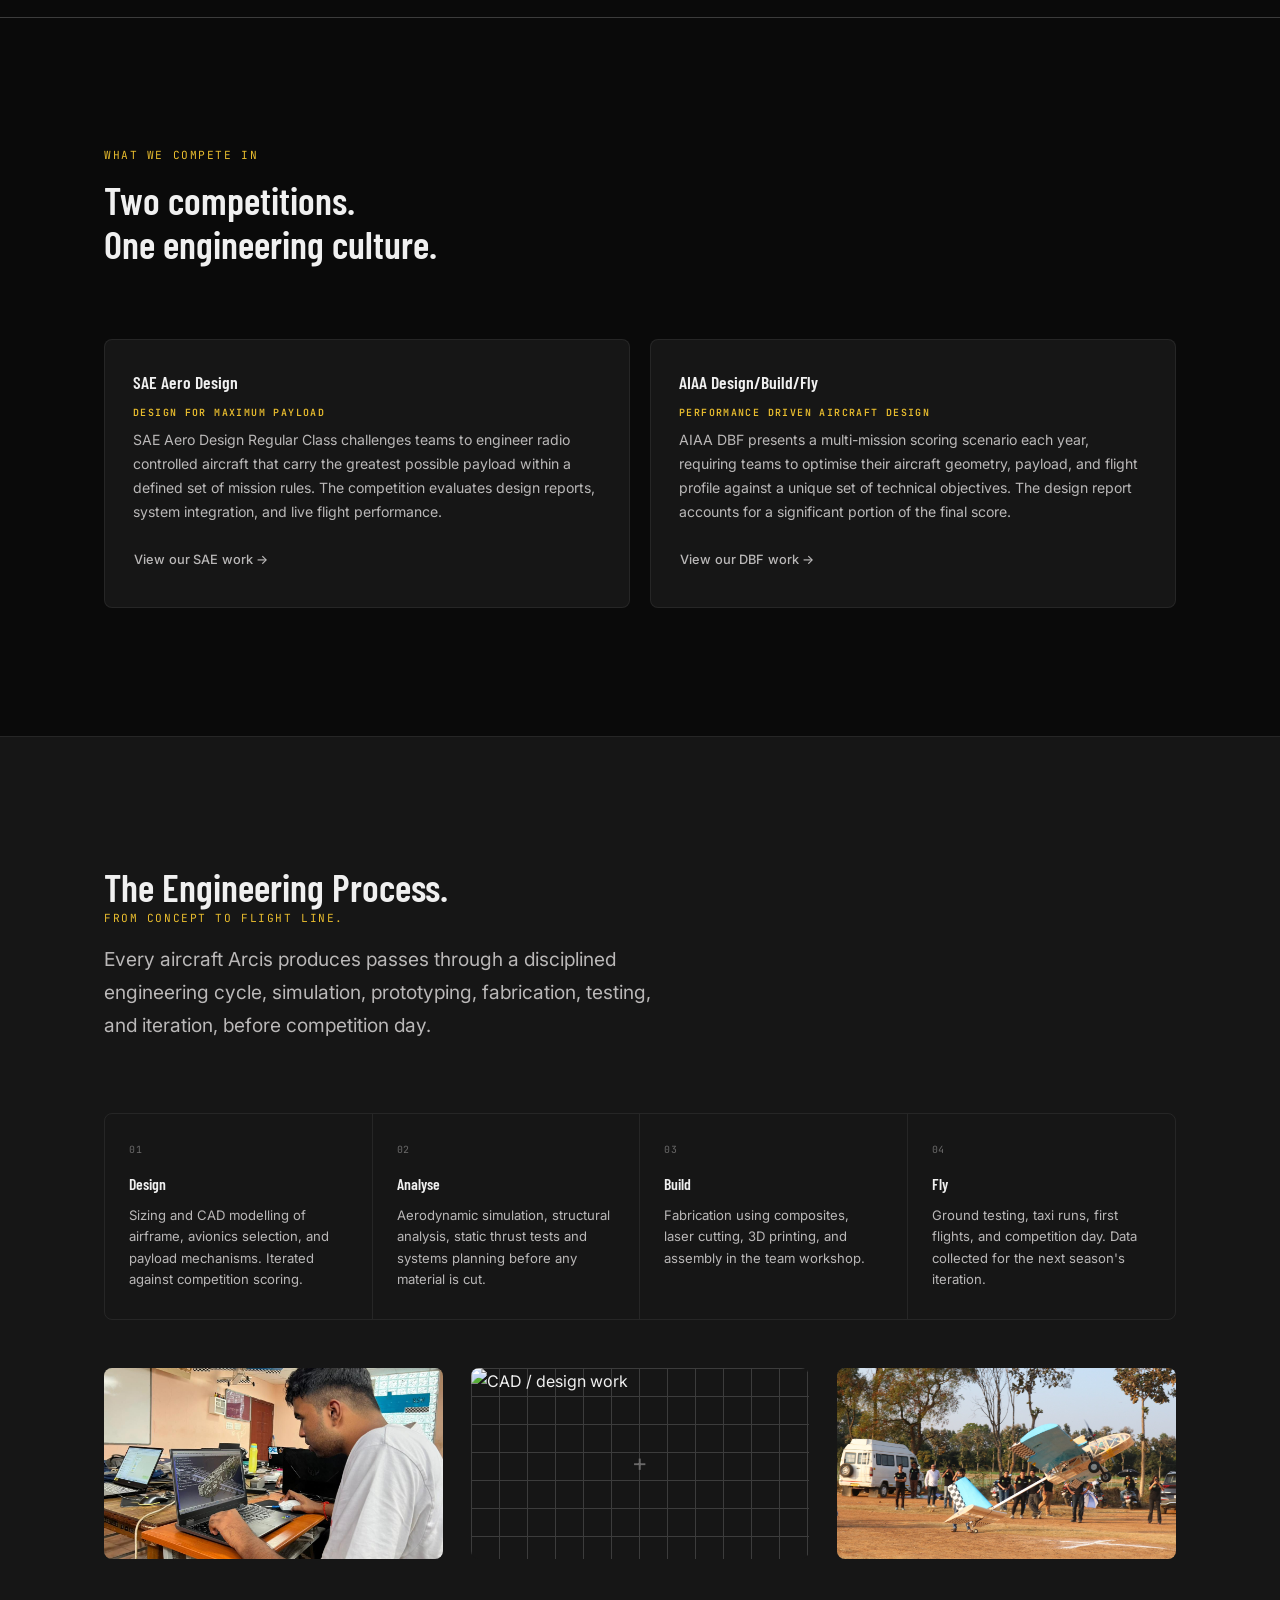
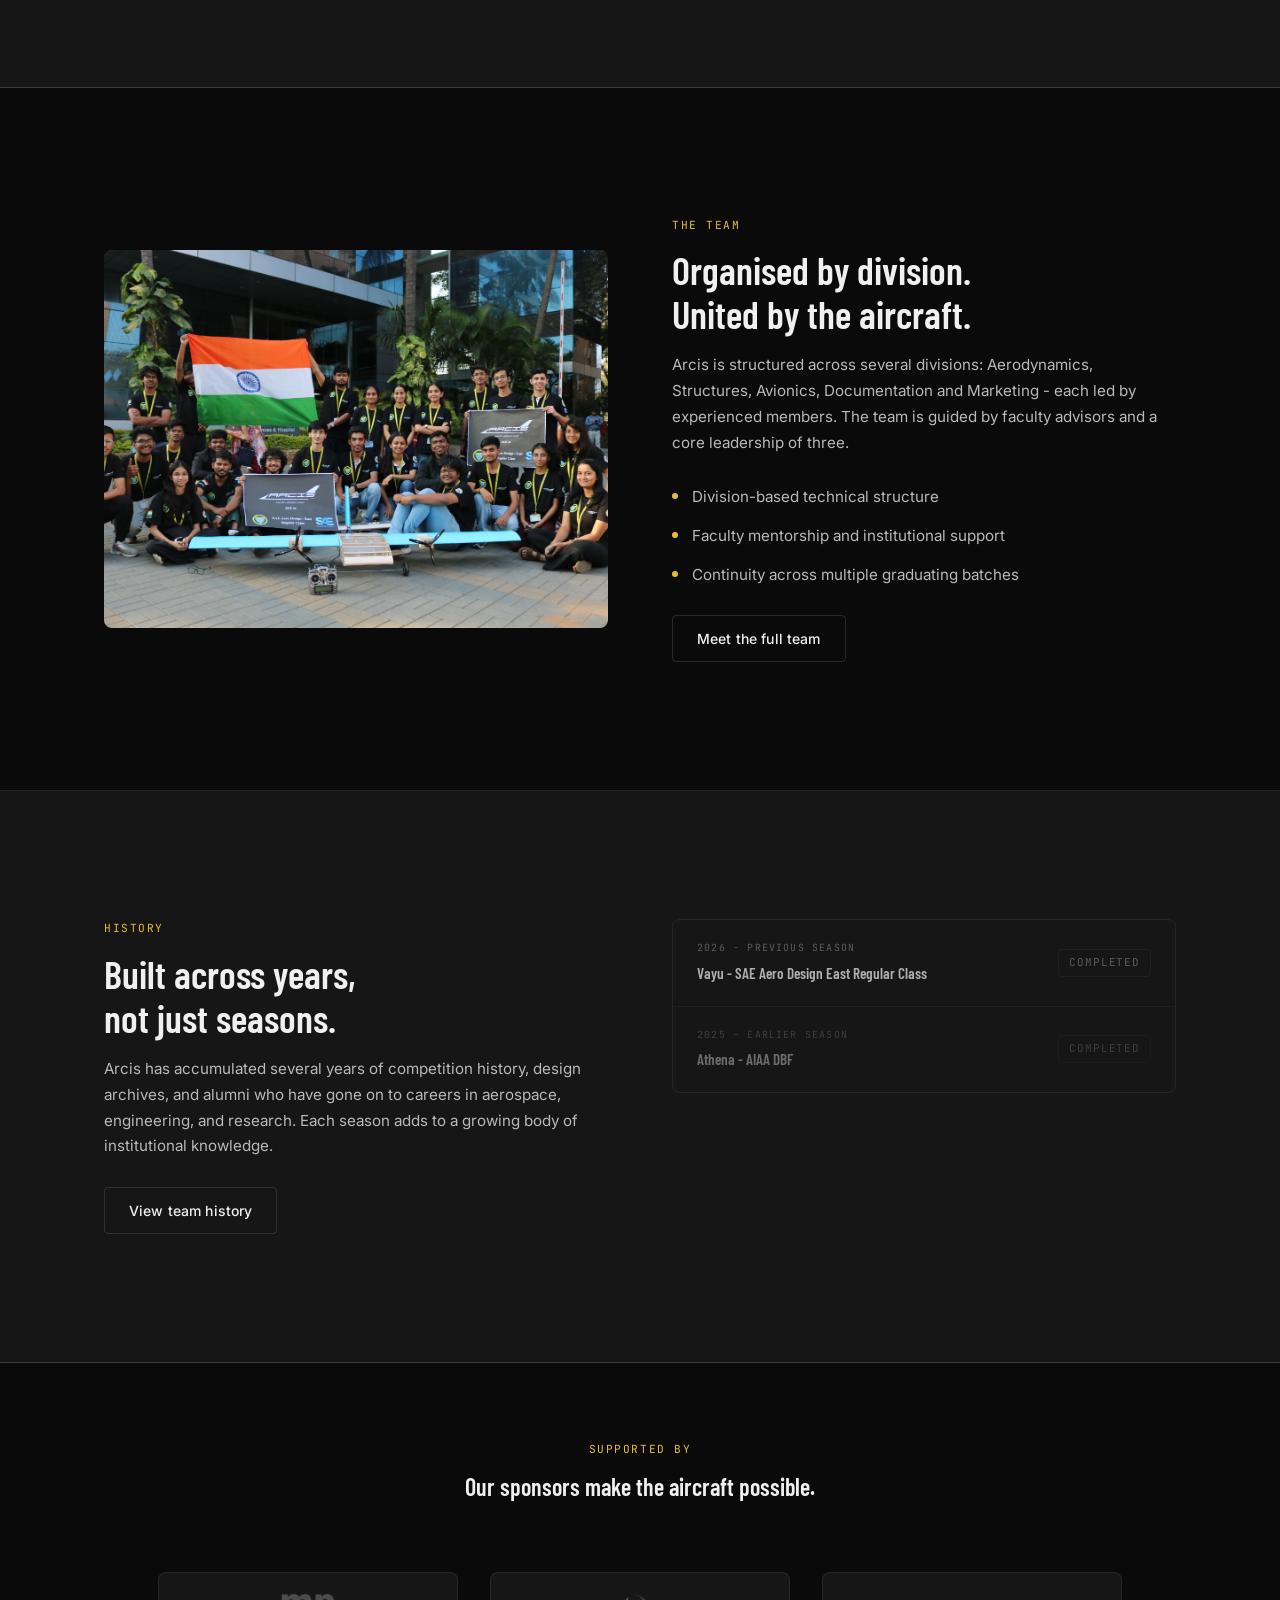
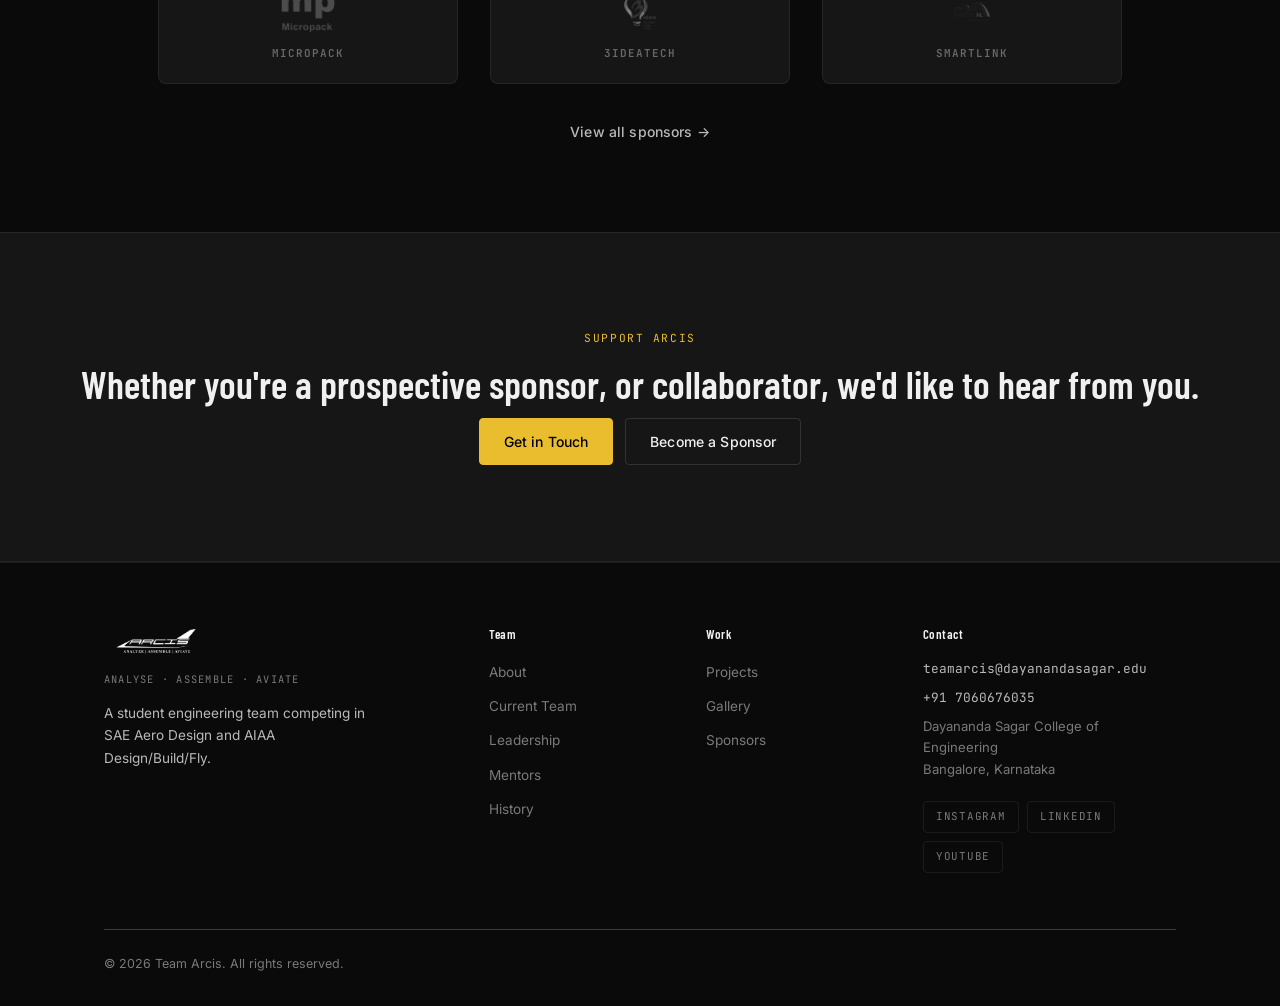
==== commit a0955d16: "mostly text changes , also switched design and analyse position on the front page" ====
--- a/index.html
+++ b/index.html
@@ -87,17 +87,17 @@
       <div class="intro-grid">
         <div class="reveal">
           <span class="eyebrow">Student Engineering</span>
-          <h2 class="h2">An engineering organisation,<br>not just a club.</h2>
+          <h2 class="h2">An engineering Team,<br>not just a club.</h2>
         </div>
         <div class="reveal reveal-delay-1">
           <p class="lead" style="margin-bottom:20px;">
-            Arcis operates with technical divisions, a leadership hierarchy, and engineering workflows
+            Arcis operates with technical divisions, a leadership hierarchy, and engineering processes
             built around real deliverables. Every member contributes to aircraft that actually fly
             in front of international judges.
           </p>
           <p style="font-size:0.9rem; color:var(--t1); line-height:1.7; margin-bottom:24px;">
             The team has run continuously across multiple academic years, with each batch
-            building on the last — carrying forward institutional knowledge, design history,
+            building on the last, carrying forward institutional knowledge, design history,
             and engineering standards.
           </p>
           <a href="about.html" class="btn btn-outline">Learn more about Arcis</a>
@@ -140,7 +140,7 @@
           <div class="comp-card-title">SAE Aero Design</div>
           <h3 class="comp-card-label">Design for Maximum Payload</h3>
           <p class="comp-card-body">
-            SAE Aero Design challenges teams to engineer radio controlled aircraft that carry the
+            SAE Aero Design Regular Class challenges teams to engineer radio controlled aircraft that carry the
             greatest possible payload within a defined set of mission rules. The competition
             evaluates design reports, system integration, and live flight performance.
           </p>
@@ -154,9 +154,9 @@
           <div class="comp-card-title">AIAA Design/Build/Fly</div>
           <h3 class="comp-card-label">Performance Driven Aircraft Design</h3>
           <p class="comp-card-body">
-            AIAA DBF presents a new, multi-mission scoring scenario each year, requiring teams
+            AIAA DBF presents a multi-mission scoring scenario each year, requiring teams
             to optimise their aircraft geometry, payload, and flight profile against a unique
-            set of technical objectives. A written report accounts for a significant portion
+            set of technical objectives. The design report accounts for a significant portion
             of the final score.
           </p>
           <div class="mt-16">
@@ -186,18 +186,18 @@
       <div class="process-steps reveal">
         <div class="process-step">
           <div class="process-num">01</div>
-          <div class="process-title">Analyse</div>
-          <div class="process-body">Aerodynamic simulation, structural analysis, and systems planning before any material is cut.</div>
+          <div class="process-title">Design</div>
+          <div class="process-body">Sizing and  CAD modelling of airframe, avionics selection, and payload mechanisms. Iterated against competition scoring.</div>
         </div>
         <div class="process-step">
           <div class="process-num">02</div>
-          <div class="process-title">Design</div>
-          <div class="process-body">Full CAD modelling of airframe, avionics layout, and payload mechanisms. Iterated against competition scoring.</div>
+          <div class="process-title">Analyse</div>
+          <div class="process-body">Aerodynamic simulation, structural analysis, static thrust tests and systems planning before any material is cut.</div>
         </div>
         <div class="process-step">
           <div class="process-num">03</div>
           <div class="process-title">Build</div>
-          <div class="process-body">Fabrication using composites, laser cutting, 3D printing, and hand layup in the team workshop.</div>
+          <div class="process-body">Fabrication using composites, laser cutting, 3D printing, and assembly in the team workshop.</div>
         </div>
         <div class="process-step">
           <div class="process-num">04</div>
@@ -212,7 +212,7 @@
 
     <div class="photo ratio-16-9" style="border-radius:var(--r2)">
       <img
-        src="assets/images/index/fabrication.png"
+        src="assets/images/index/anishcatia.jpeg"
         alt="Workshop / fabrication"
         class="photo-img"
       >
@@ -220,7 +220,7 @@
 
     <div class="photo ratio-16-9" style="border-radius:var(--r2)">
       <img
-        src="assets/images/index/anishcatia.jpeg"
+        src="assets/images/index/fabrication.png"
         alt="CAD / design work"
         class="photo-img"
       >
@@ -265,7 +265,7 @@
           <h2 class="h2">Organised by division.<br>United by the aircraft.</h2>
           <p style="color:var(--t1); font-size:0.95rem; line-height:1.7; margin-top:16px; margin-bottom:28px;">
             Arcis is structured across several divisions: Aerodynamics, Structures, Avionics,
-            Documentation and Marketing — each led by experienced members. The team is guided by faculty
+            Documentation and Marketing - each led by experienced members. The team is guided by faculty
             advisors and a core leadership of three.
           </p>
           <div class="feat-list" style="margin-bottom:28px;">
@@ -409,6 +409,7 @@
       <div class="footer-col">
         <h4>Contact</h4>
         <a href="mailto:teamarcis@dayanandasagar.edu" class="footer-contact-email">teamarcis@dayanandasagar.edu</a>
+        <a href="tel:+917060676035" class="footer-contact-email">+91 7060676035</a>
         <p class="footer-contact-loc">Dayananda Sagar College of Engineering<br>Bangalore, Karnataka</p>
         <div class="social-links">
           <a href="https://www.instagram.com/te0amarcis/" class="social-link">Instagram</a>
@@ -419,7 +420,7 @@
     </div>
     <div class="footer-bottom">
       <p>© <span id="year"></span> Team Arcis. All rights reserved.</p>
-      <p style="color:var(--t3); font-size:0.72rem; font-family:var(--fm); letter-spacing:0.06em;">SAE AERO DESIGN · AIAA DBF</p>
+      <!-- <p style="color:var(--t3); font-size:0.72rem; font-family:var(--fm); letter-spacing:0.06em;">SAE AERO DESIGN · AIAA DBF</p> -->
     </div>
   </div>
 </footer>
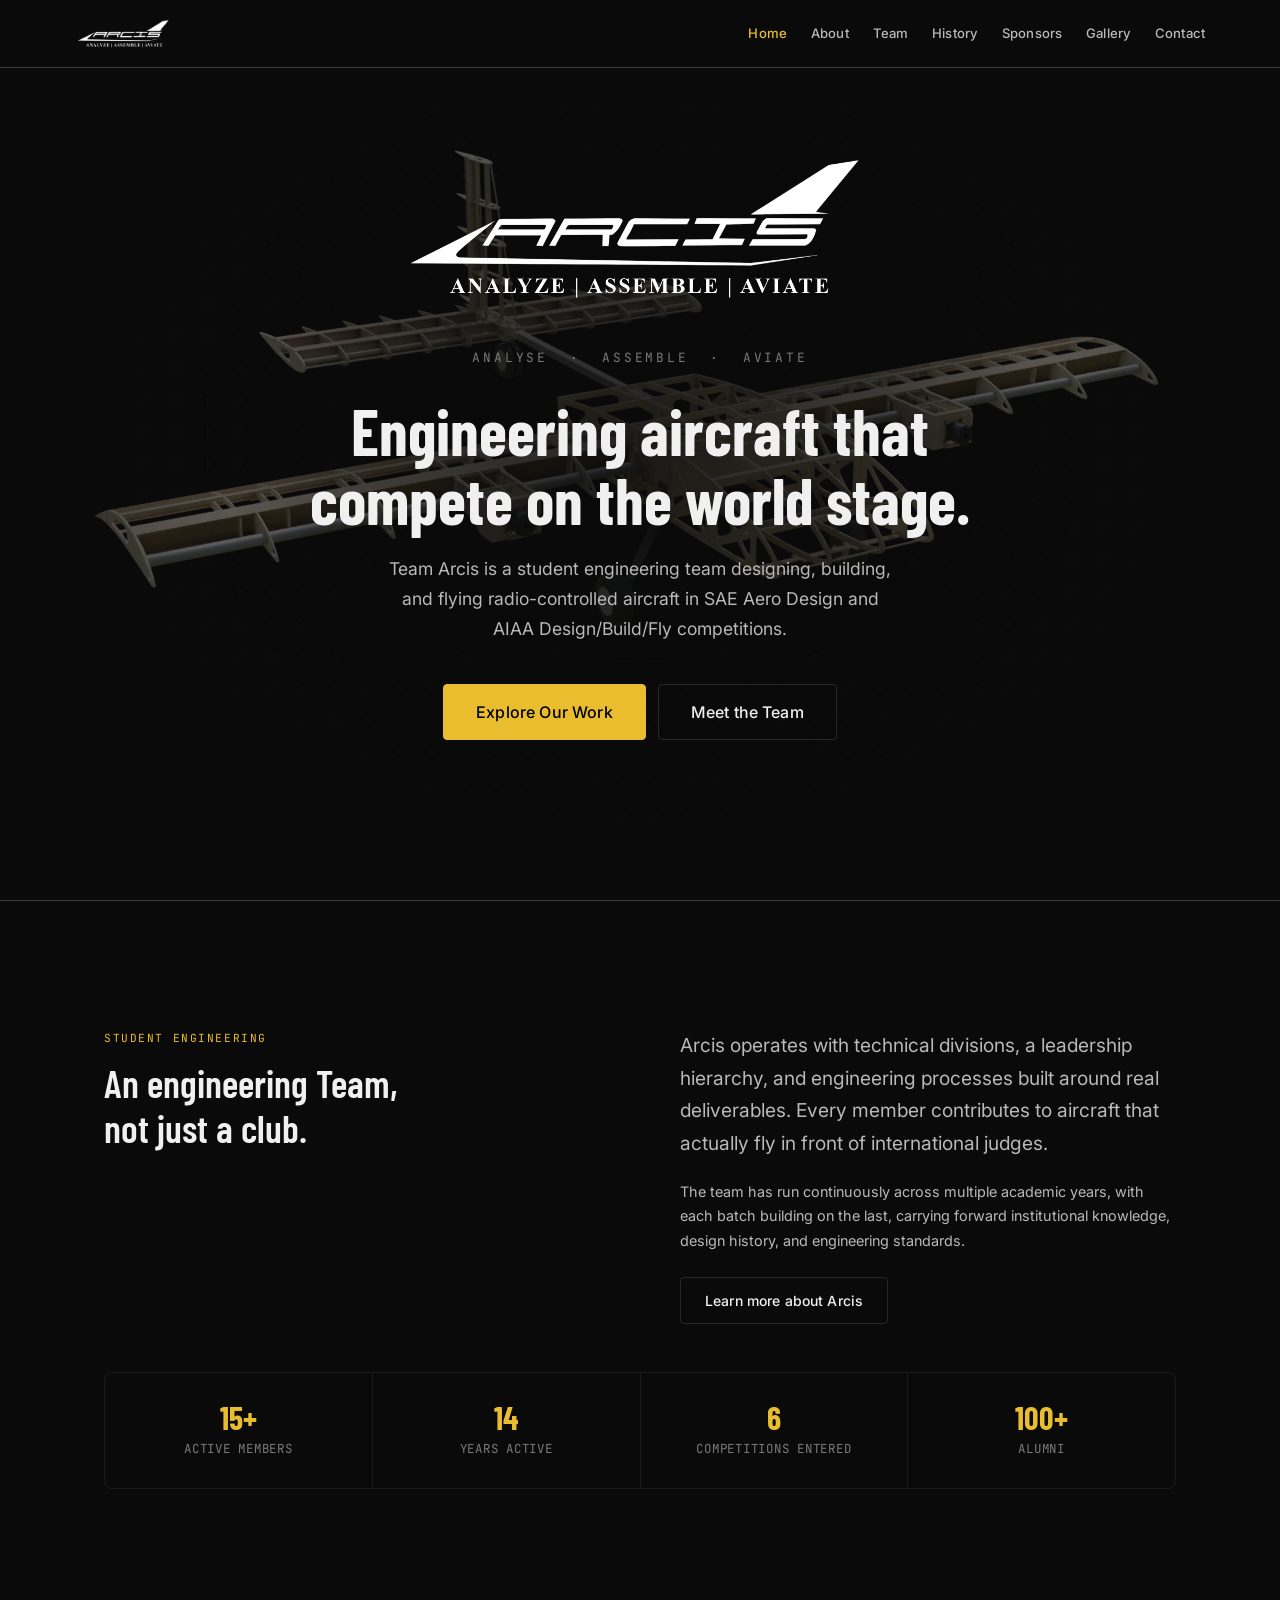
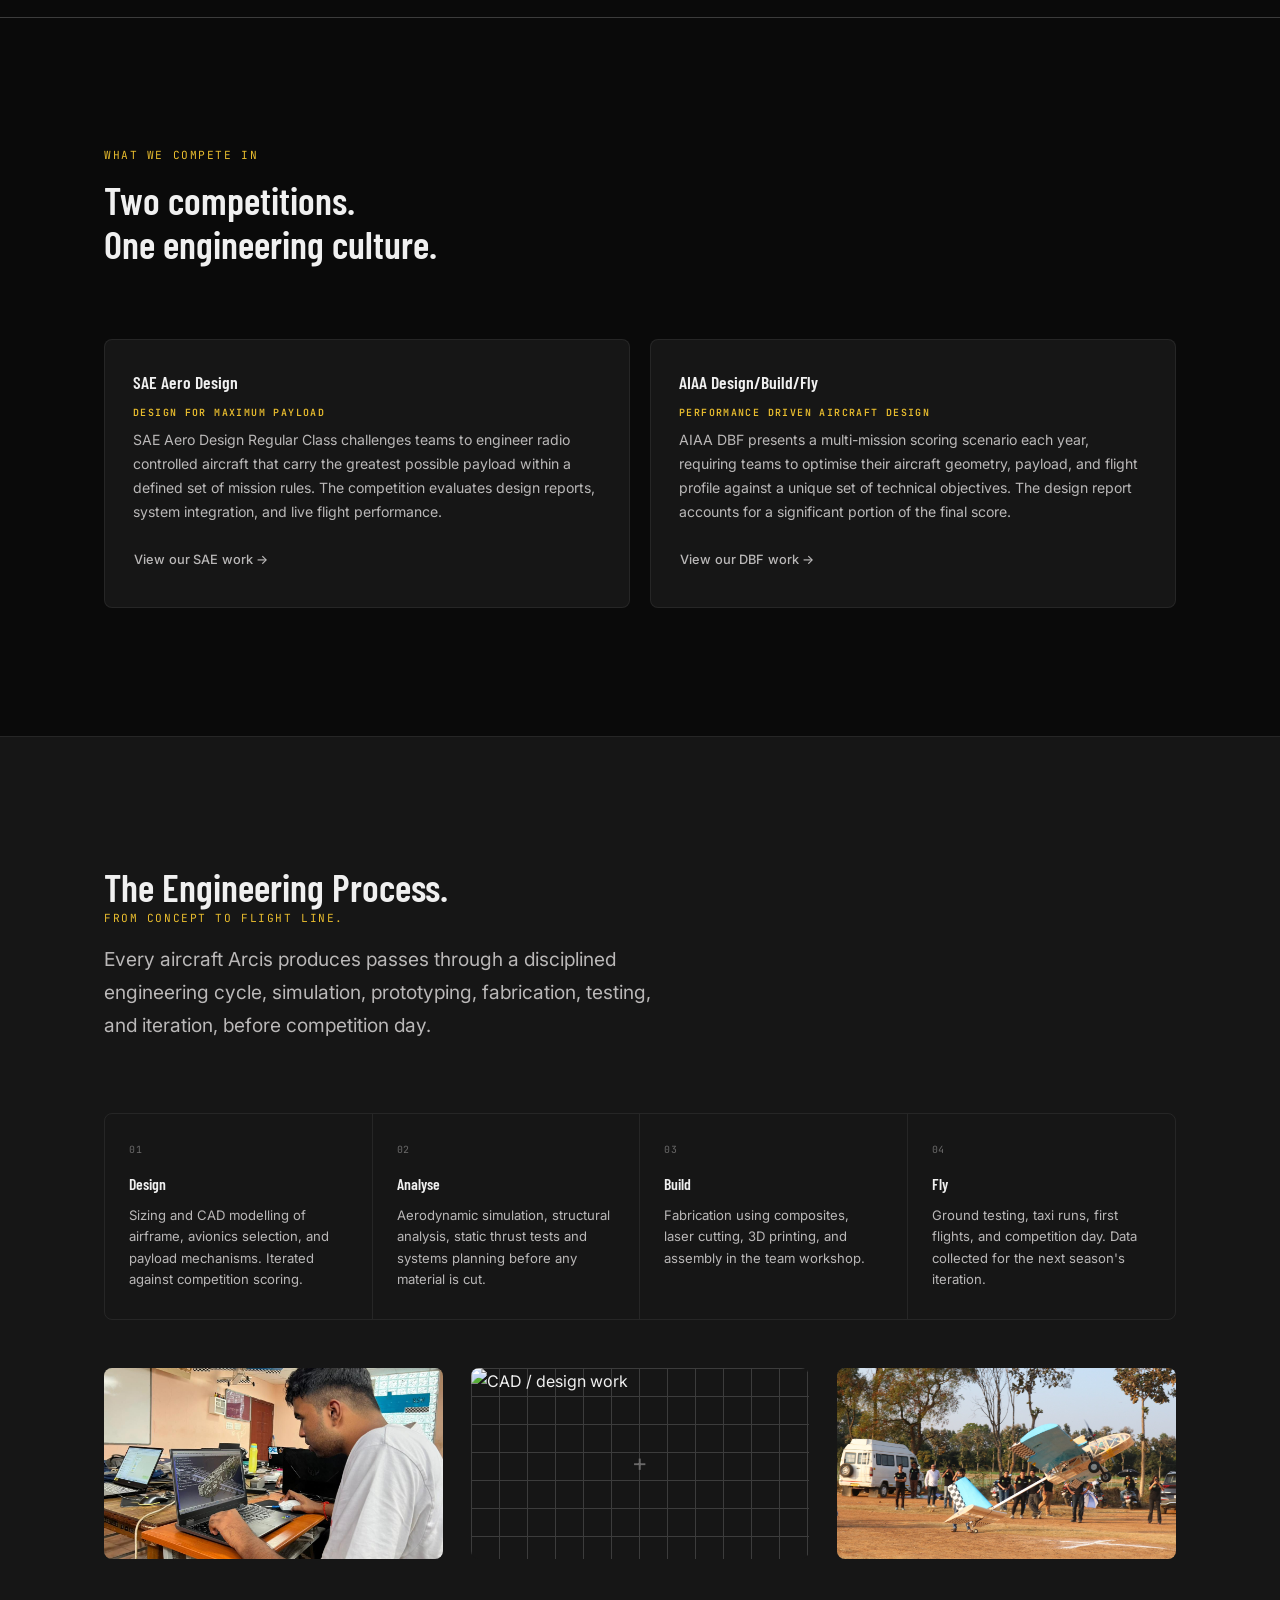
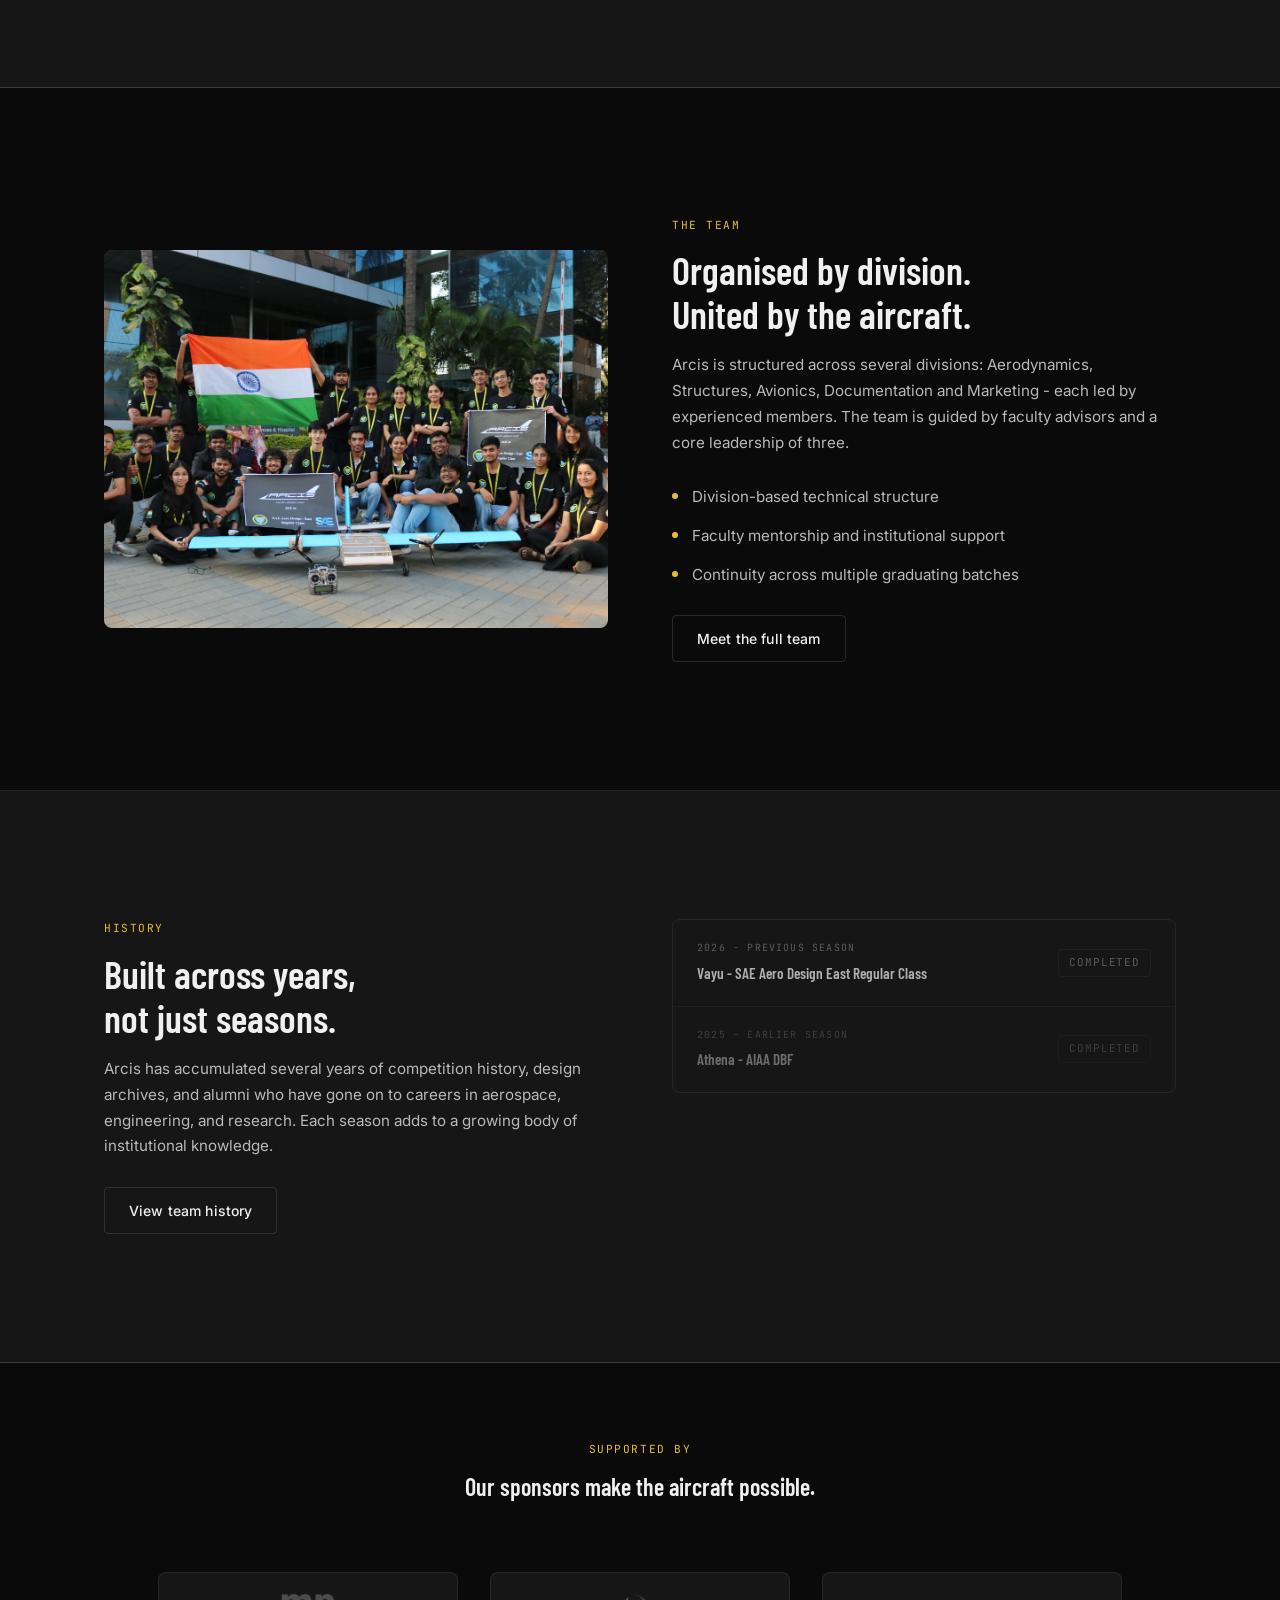
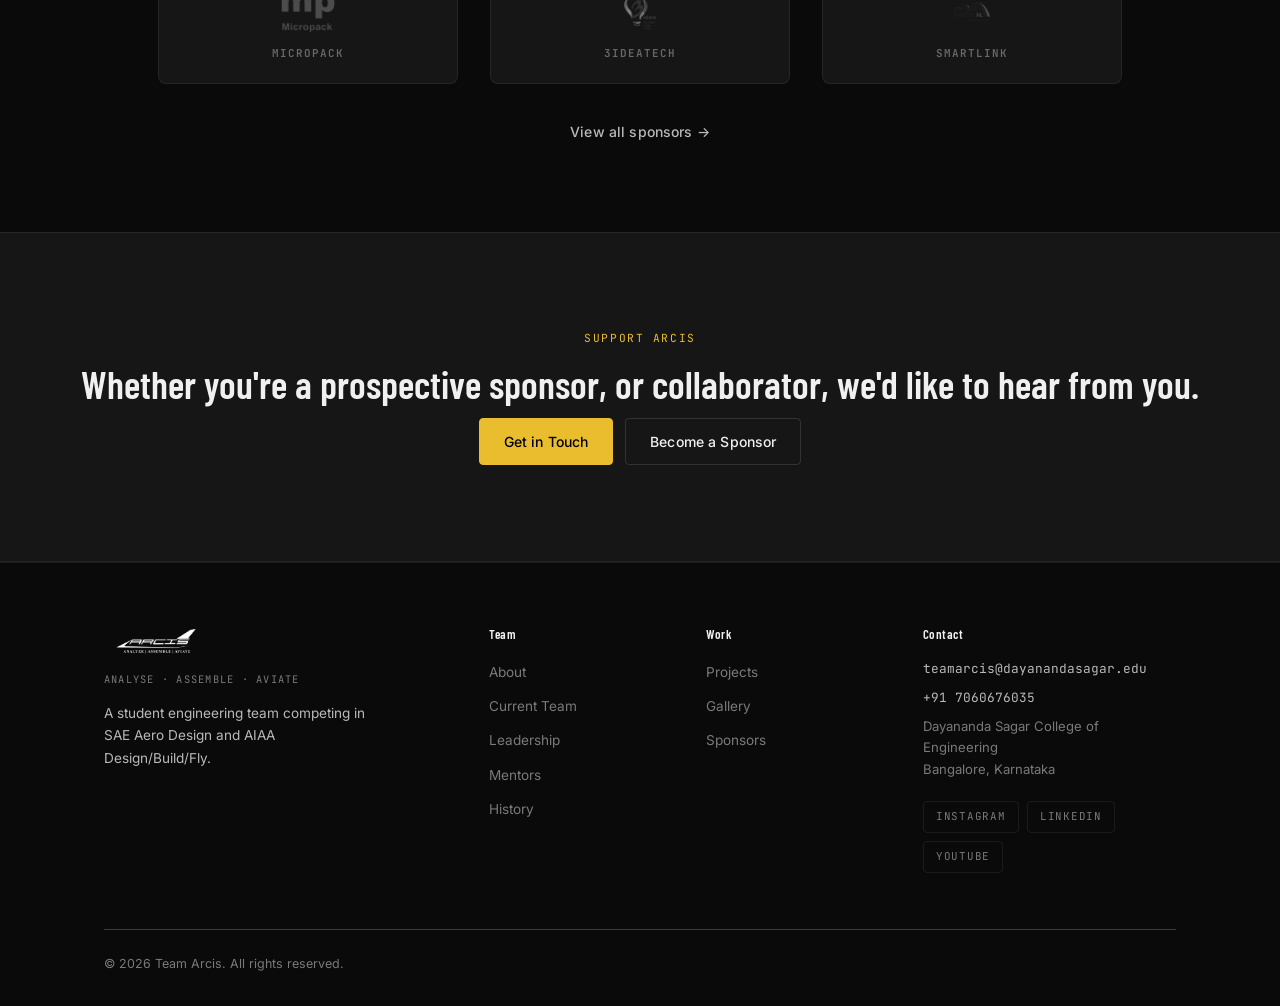
==== commit 3e5cb680: "animation trial" ====
--- a/index.html
+++ b/index.html
@@ -51,7 +51,16 @@
 <main>
 
   <!-- ── Hero ──────────────────────────────────────────── -->
+  <!-- Normal single-screen hero; the page scrolls naturally. The aircraft
+       canvas is a FIXED background layer (see CSS) that assembles with scroll
+       position and fades out as the hero leaves — a visual layer, not a pinned
+       stage. The fallback <img> (no-JS / reduced-motion / mobile) lives inside
+       the hero and just scrolls away with it. -->
   <section class="hero">
+
+    <img class="hero-aircraft-fallback" src="assets/anim/0060.webp" alt="" aria-hidden="true" decoding="async">
+    <canvas class="hero-aircraft" id="heroAircraft" aria-hidden="true"></canvas>
+
     <div class="hero-inner">
       <img
         src="assets/images/logo-white.png"
@@ -78,7 +87,7 @@
         <a href="history.html" class="btn btn-primary btn-lg">Explore Our Work</a>
         <a href="team.html"         class="btn btn-outline btn-lg">Meet the Team</a>
       </div>
-    </div>
+    </div><!-- /.hero-inner -->
   </section>
 
   <!-- ── What is Arcis ─────────────────────────────────── -->
@@ -170,7 +179,9 @@
   </section>
 
   <!-- ── Engineering snapshot ──────────────────────────── -->
-  <section class="section" style="background:var(--bg-1); border-top:1px solid var(--b1);">
+  <!-- id="process": the aircraft assembly finishes by the time this section
+       is reached (see assets/js/hero-aircraft.js). -->
+  <section class="section" id="process" style="background:var(--bg-1); border-top:1px solid var(--b1);">
     <div class="container">
       <div class="section-head reveal">
 
@@ -426,6 +437,7 @@
 </footer>
 
 <script src="assets/js/main.js"></script>
+<script src="assets/js/hero-aircraft.js"></script>
 <script>document.getElementById('year').textContent = new Date().getFullYear();</script>
 </body>
 </html>
--- a/assets/css/main.css
+++ b/assets/css/main.css
@@ -1005,7 +1005,21 @@
 .page-header .eyebrow { margin-bottom: 12px; }
 
 /* ── Hero ────────────────────────────────────────────────── */
+/* ── Hero / aircraft assembly ────────────────────────────────
+   The hero is a normal single-screen section — the page scrolls
+   naturally from the first interaction, nothing is pinned. The aircraft
+   is a fixed background layer (see .hero-aircraft below) that assembles
+   in response to scroll position and fades out as the hero leaves, so it
+   reads as a visual layer attached to page progression rather than a
+   dedicated animation stage.
+   Presence ramp (faint while exploded → clearer when assembled) is
+   driven from JS; this var tunes its max and the static fallback. */
+:root {
+  --hero-aircraft-opacity: 0.42;   /* static fallback presence (no-JS / reduced-motion / mobile) */
+}
+
 .hero {
+  position: relative;
   min-height: 100svh;
   display: flex;
   flex-direction: column;
@@ -1013,7 +1027,6 @@
   justify-content: center;
   text-align: center;
   padding: var(--nav-h) var(--px) 80px;
-  position: relative;
   overflow: hidden;
 }
 
@@ -1027,7 +1040,7 @@
   pointer-events: none;
 }
 
-/* Fade vignette */
+/* Fade vignette — also masks the airframe's edges into the page */
 .hero::after {
   content: '';
   position: absolute;
@@ -1038,10 +1051,67 @@
 
 .hero-inner {
   position: relative;
-  z-index: 1;
+  z-index: 45;                 /* above the aircraft layer (z-index:40) so hero text stays crisp */
   display: flex;
   flex-direction: column;
   align-items: center;
+}
+
+/* Legibility scrim: a soft dark halo that sits behind the hero copy
+   (z-index:-1, inside .hero-inner's stacking context) but in front of the
+   aircraft canvas. Keeps text crisp where it overlaps the dense airframe,
+   while the wings/edges of the aircraft stay fully visible around it. */
+.hero-inner::before {
+  content: '';
+  position: absolute;
+  z-index: -1;
+  inset: -12% -16%;
+  background: radial-gradient(ellipse at center,
+              rgba(10,10,10,0.70) 0%,
+              rgba(10,10,10,0.40) 42%,
+              transparent 72%);
+  pointer-events: none;
+}
+
+/* The animated canvas is a FIXED full-viewport layer that stays put while
+   the page scrolls. It sits ABOVE the page content (z-index:40, below the
+   nav at 900) so it remains visible over every section — including ones
+   with opaque backgrounds — as the aircraft slowly assembles down the page
+   and then holds, assembled, to the end. pointer-events:none lets clicks
+   through; the radial mask feathers its edges so it never hard-clips over
+   content. It is kept deliberately subtle (JS owns opacity) because it now
+   overlays real content. The hero text (z-index:45) stays above it. */
+.hero-aircraft {
+  position: fixed;
+  inset: 0;
+  width: 100vw;
+  height: 100svh;
+  z-index: 40;
+  pointer-events: none;
+  opacity: 0;                 /* JS owns opacity; start hidden so it never flashes */
+  -webkit-mask-image: radial-gradient(ellipse 82% 76% at 50% 47%, #000 50%, transparent 100%);
+          mask-image: radial-gradient(ellipse 82% 76% at 50% 47%, #000 50%, transparent 100%);
+}
+
+/* Static assembled still: lives inside the hero (absolute), so with no JS /
+   reduced motion / mobile it simply scrolls away with the hero. Visible by
+   default; crossfaded out by JS once the fixed canvas takes over. */
+.hero-aircraft-fallback {
+  position: absolute;
+  inset: 0;
+  width: 100%;
+  height: 100%;
+  pointer-events: none;
+  object-fit: contain;
+  opacity: var(--hero-aircraft-opacity);
+  transition: opacity 0.6s var(--ease);
+}
+
+/* Respect reduced motion: never run the scrub, only show the still.
+   (This is also the site's first prefers-reduced-motion rule.) */
+@media (prefers-reduced-motion: reduce) {
+  .hero-aircraft { display: none !important; }
+  .hero-aircraft-fallback { display: block !important; }
 }
 
 .hero-logo {
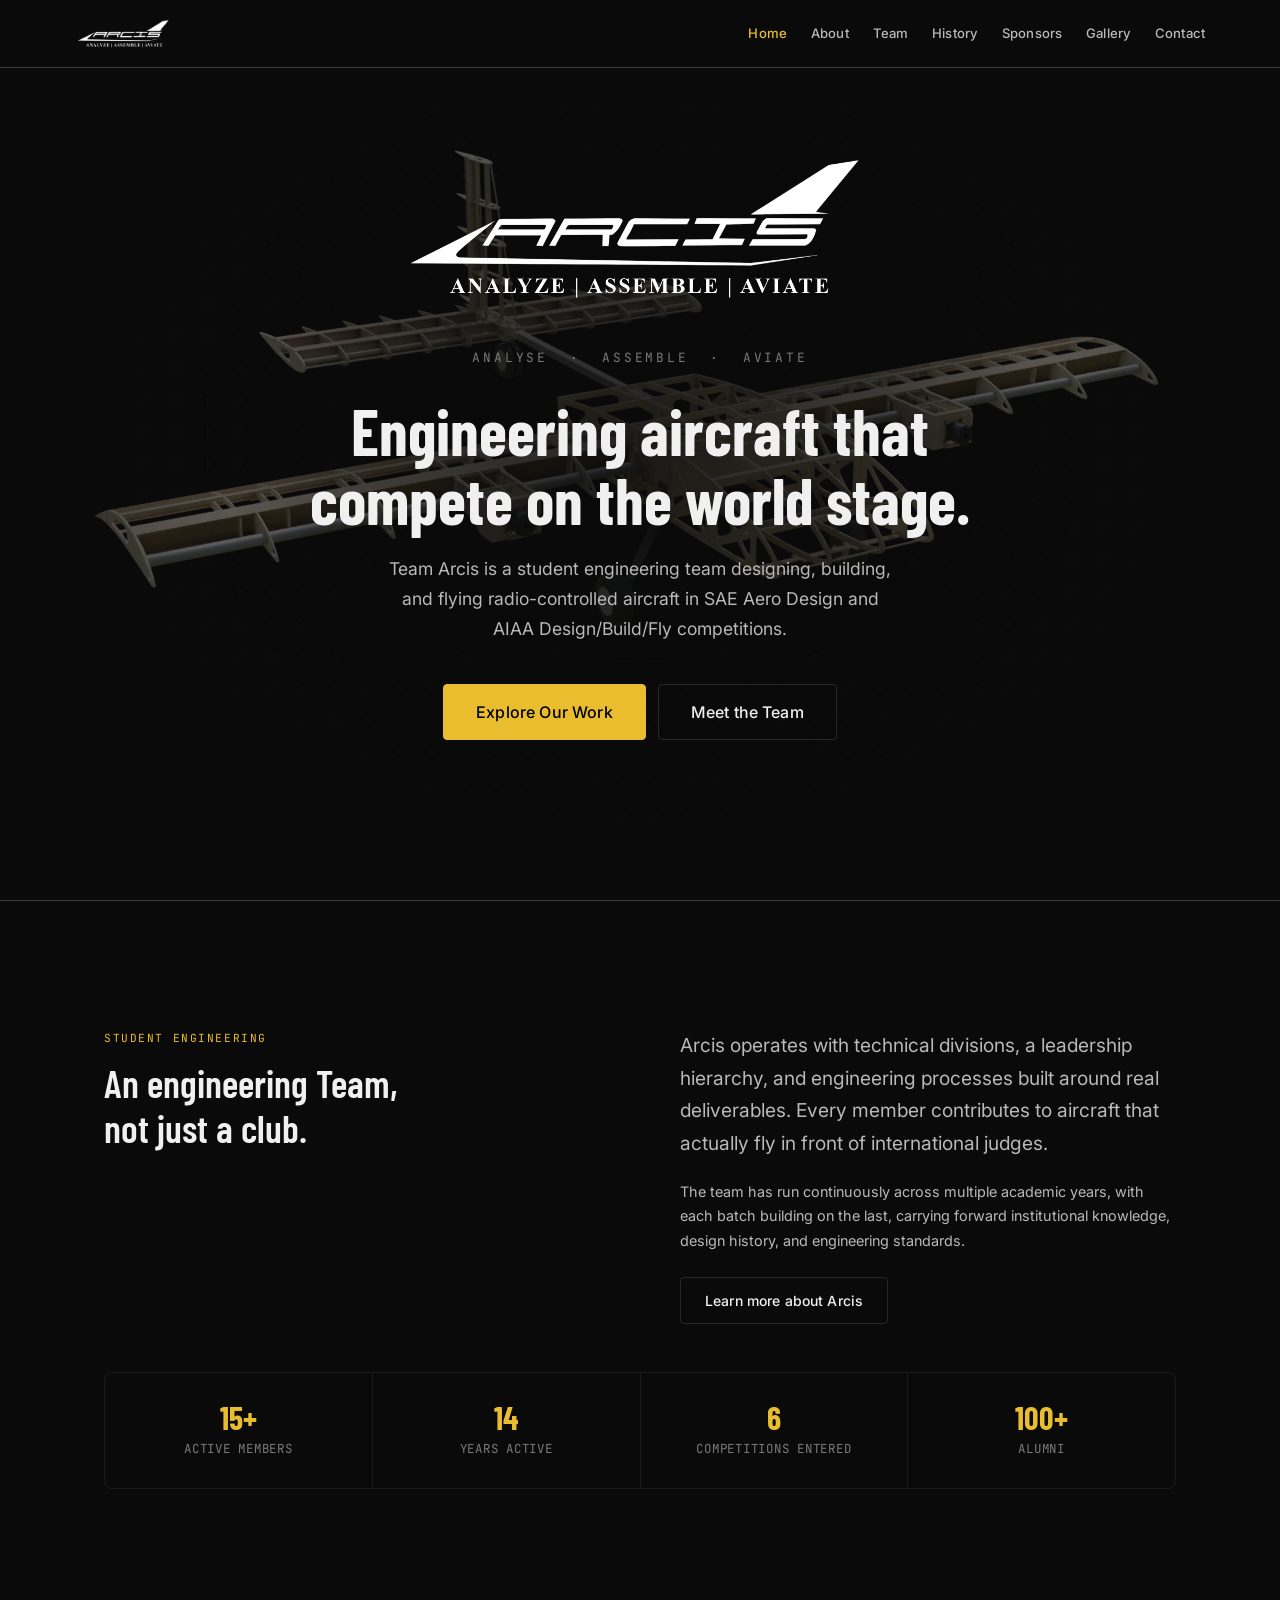
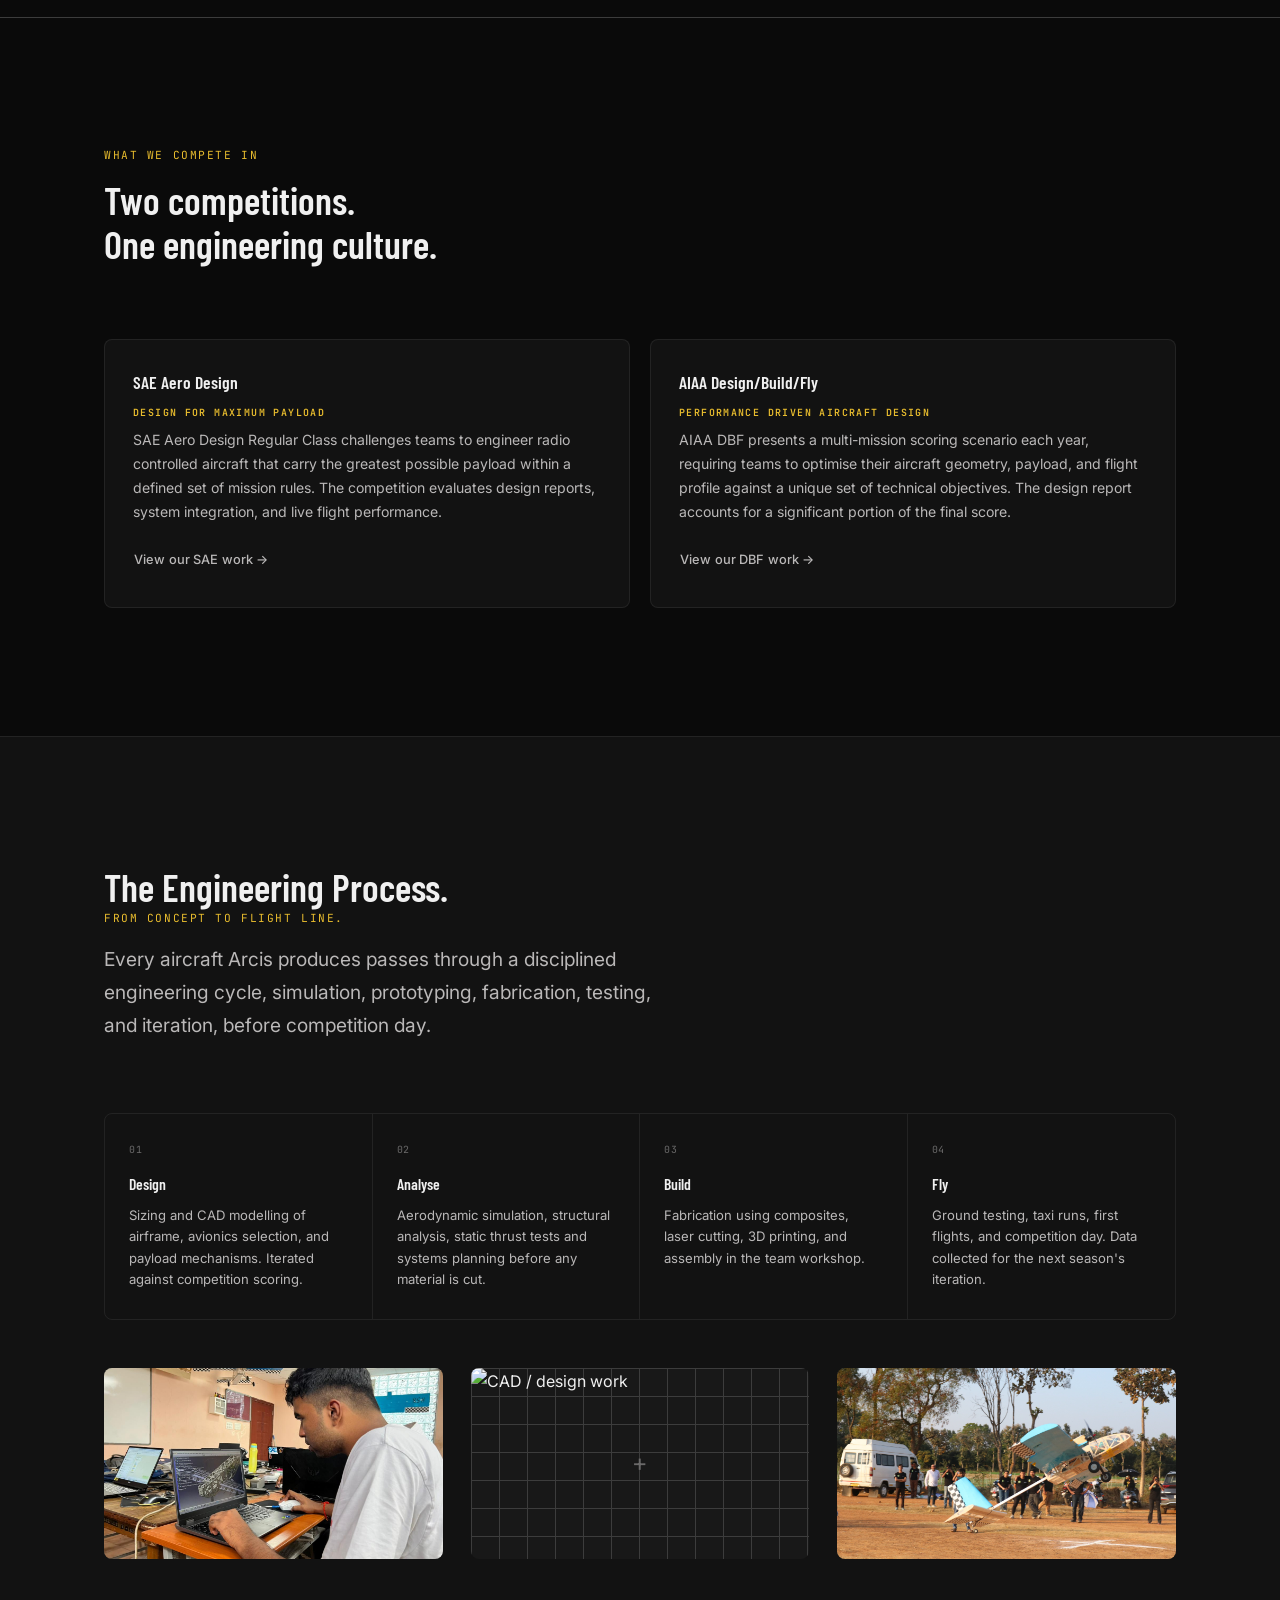
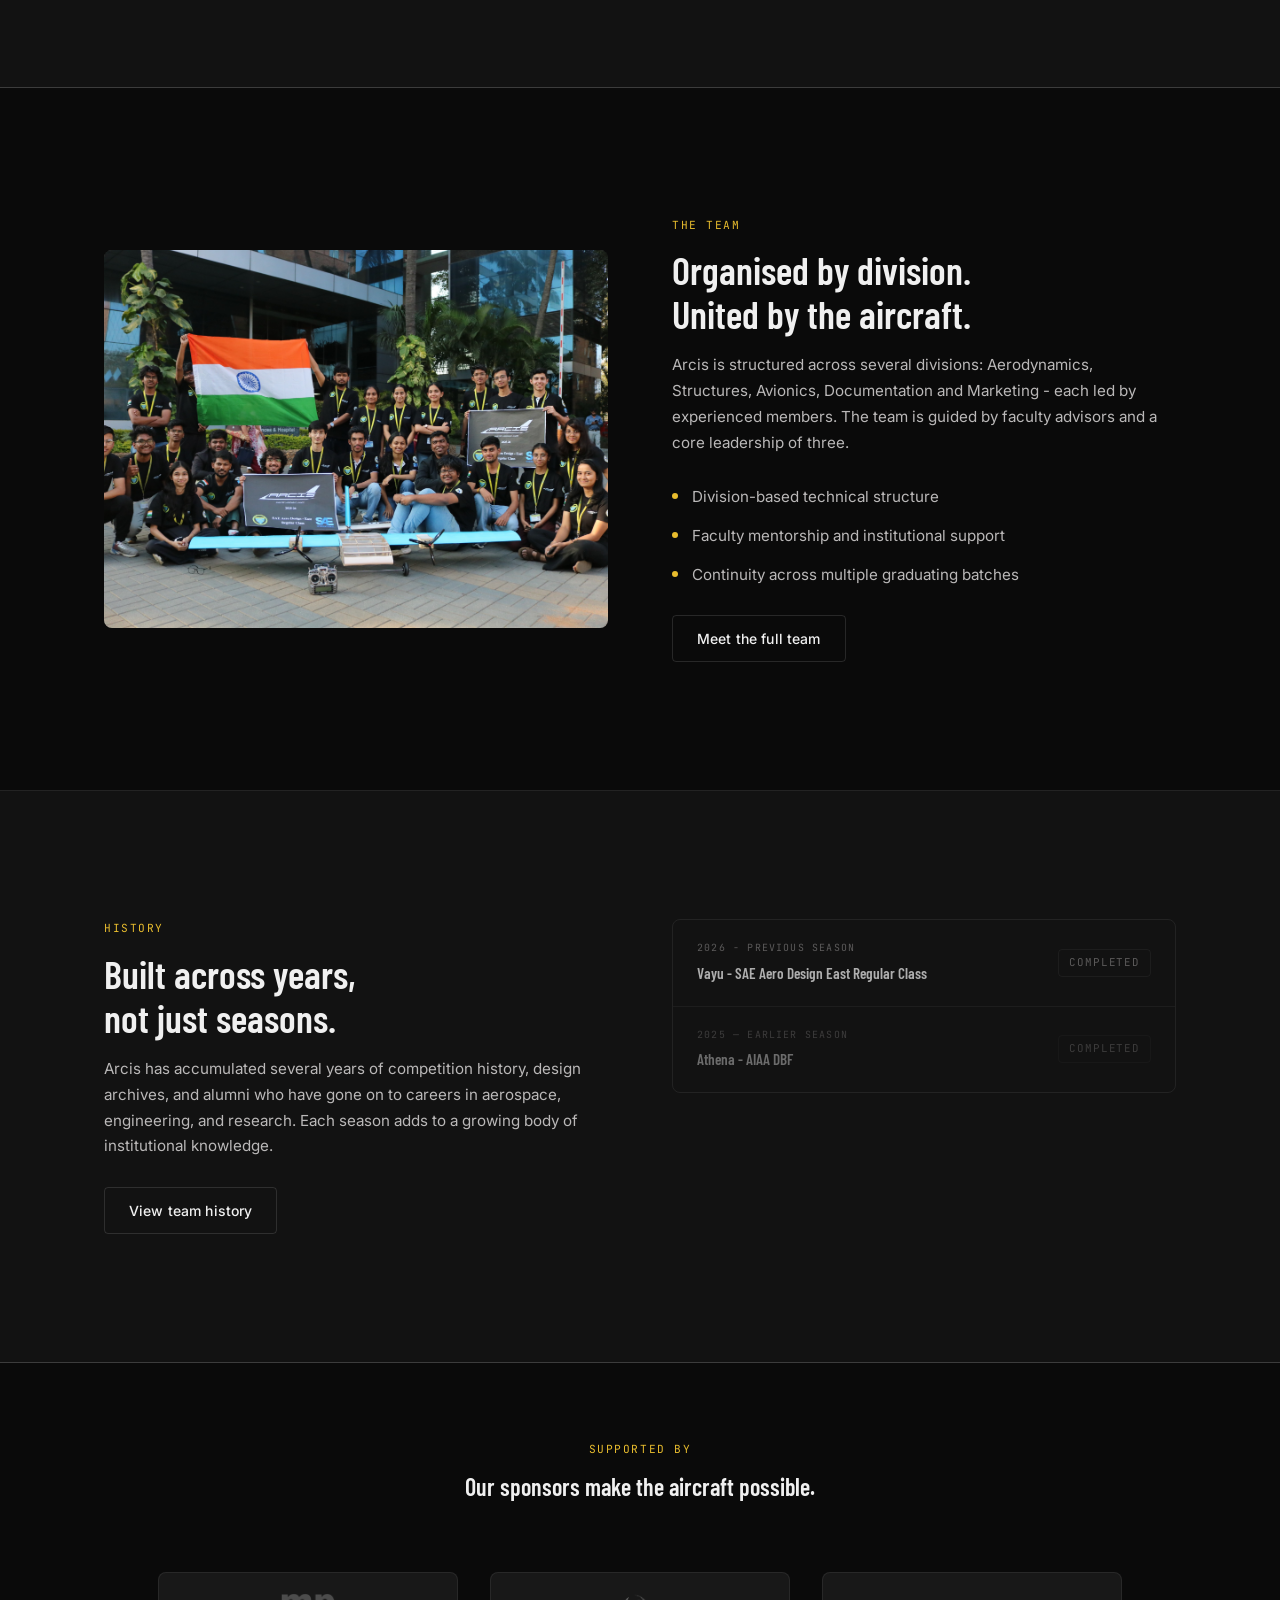
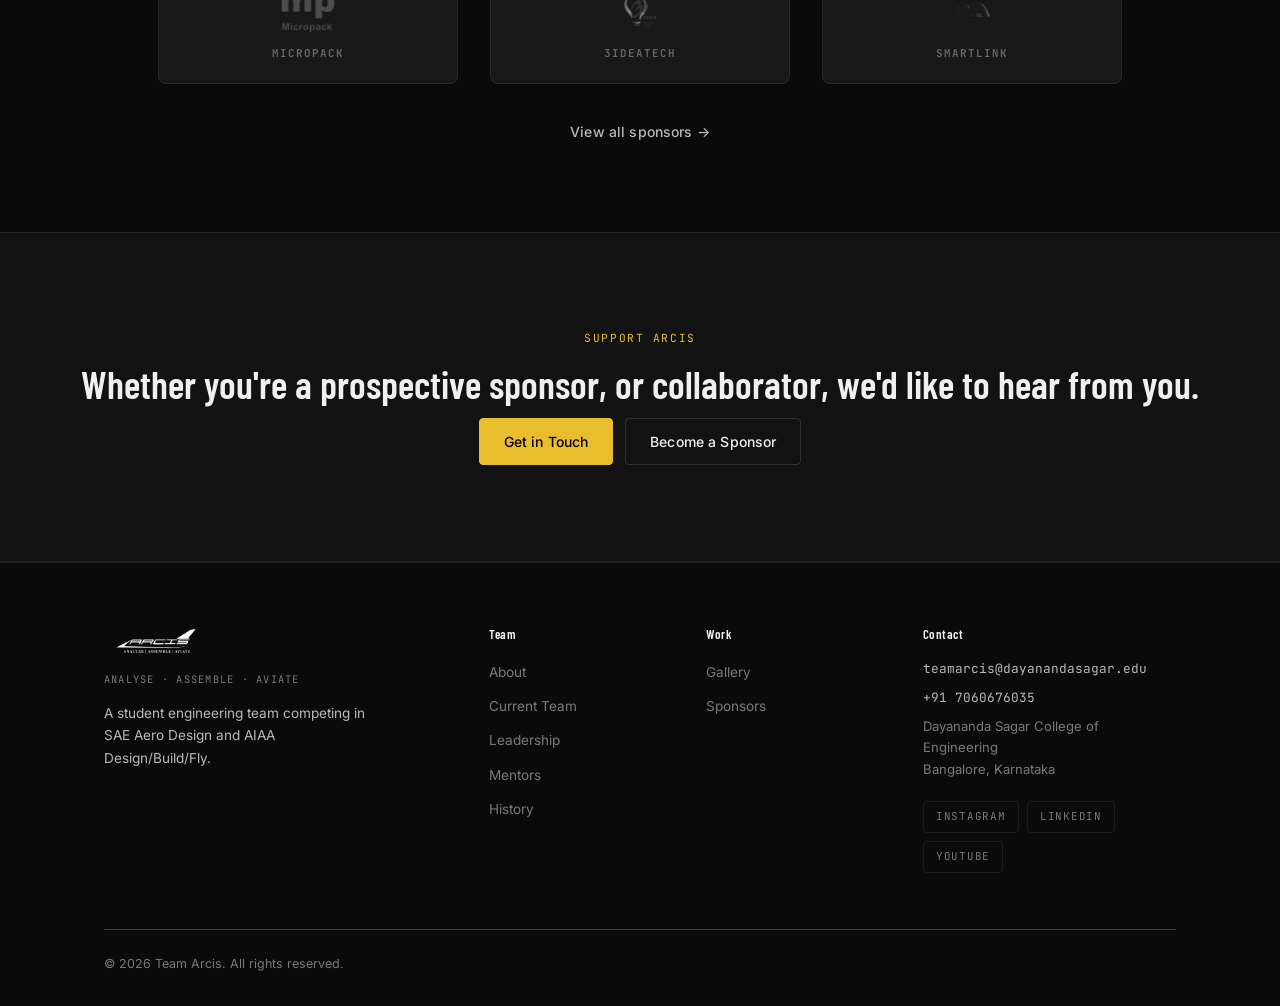
==== commit a77b17bf: "page changes" ====
--- a/index.html
+++ b/index.html
@@ -412,7 +412,7 @@
         <h4>Work</h4>
         <ul>
           <!-- <li><a href="competitions.html">Competitions</a></li> -->
-          <li><a href="competitions.html#projects">Projects</a></li>
+          <!-- <li><a href="competitions.html#projects">Projects</a></li> -->
           <li><a href="gallery.html">Gallery</a></li>
           <li><a href="sponsors.html">Sponsors</a></li>
         </ul>
--- a/assets/css/main.css
+++ b/assets/css/main.css
@@ -8,11 +8,11 @@
 @import url('https://fonts.googleapis.com/css2?family=Barlow+Condensed:wght@400;500;600;700&display=swap');
 /* ── Variables ───────────────────────────────────────────── */
 :root {
-  --bg-0:   #0a0a0a;
-  --bg-1:   #161616;
-  --bg-2:   #161616;
-  --bg-3:   #1e1e1e;
-  --bg-4:   #272727;
+--bg-0: #0a0a0a;
+--bg-1: #121212;
+--bg-2: #181818;
+--bg-3: #1f1f1f;
+--bg-4: #272727;
 
   --b0: #3c3c3c;
   --b1: rgba(255,255,255,0.07);
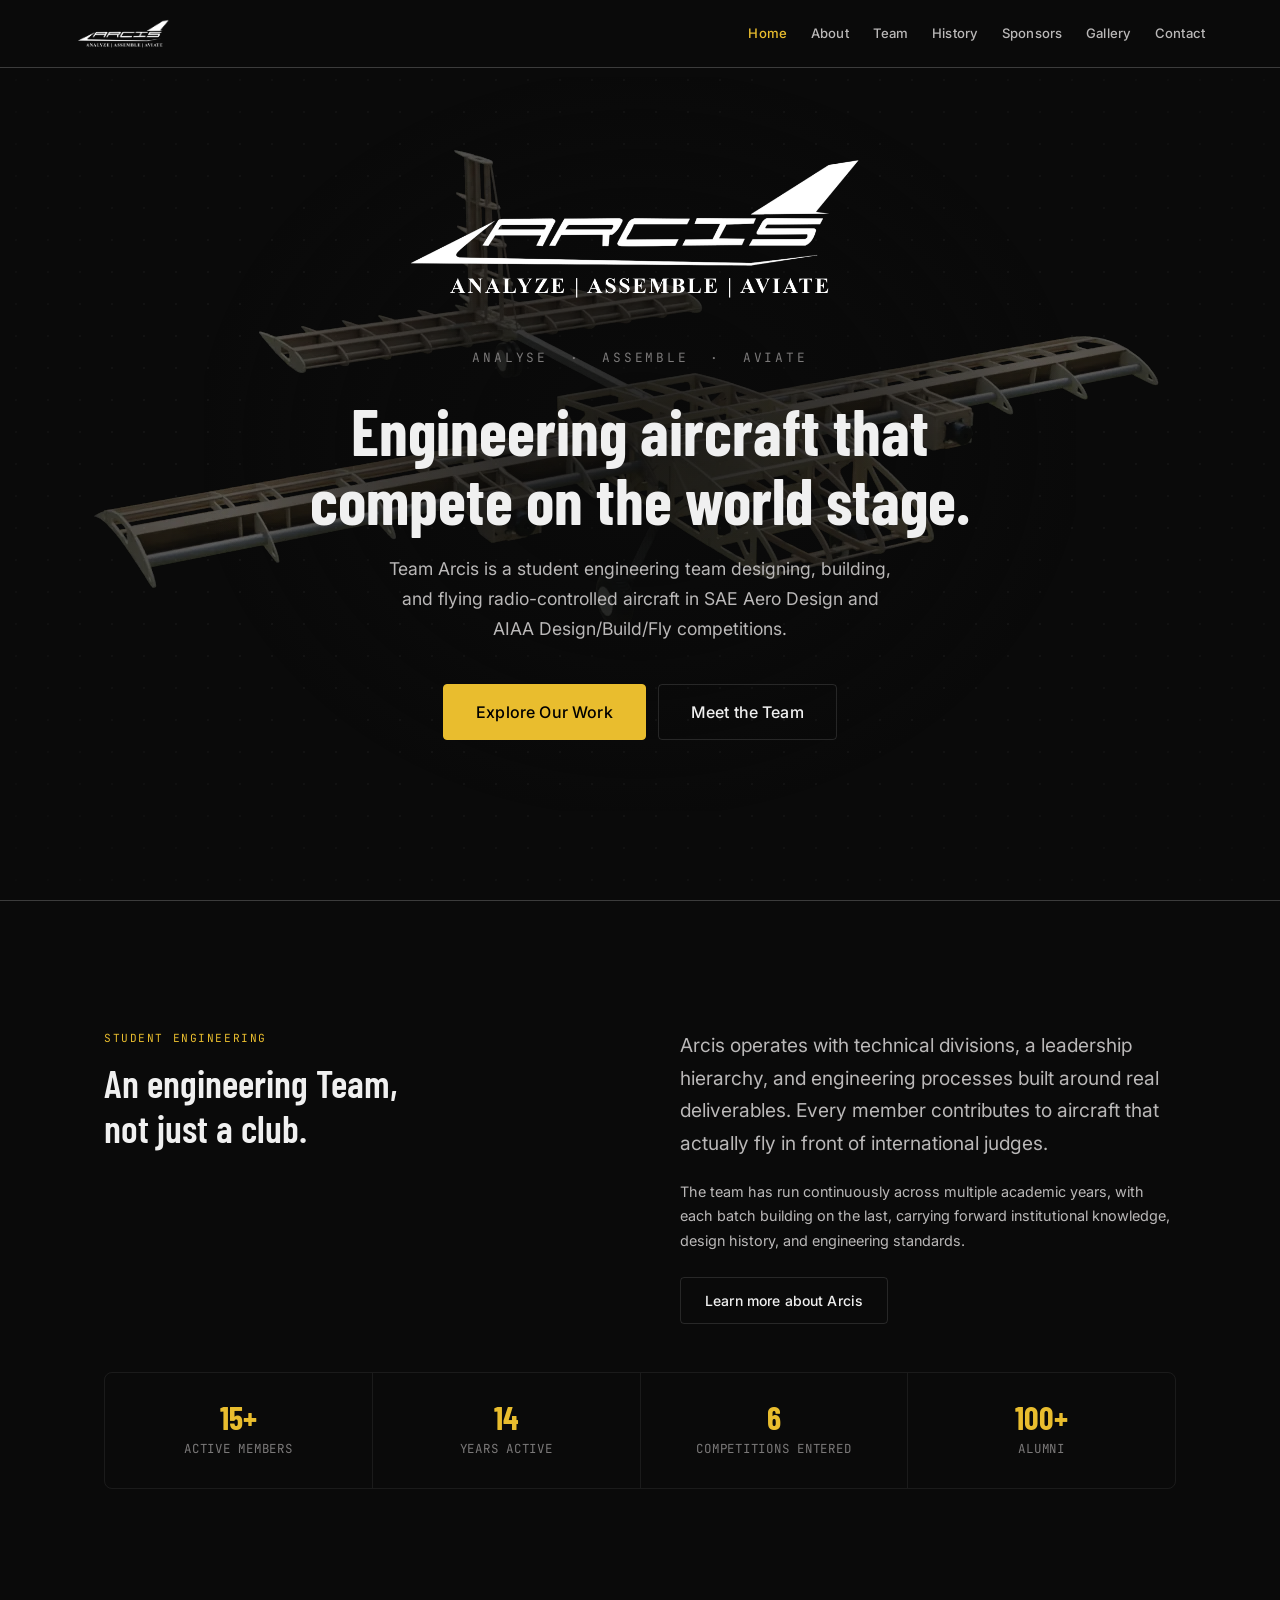
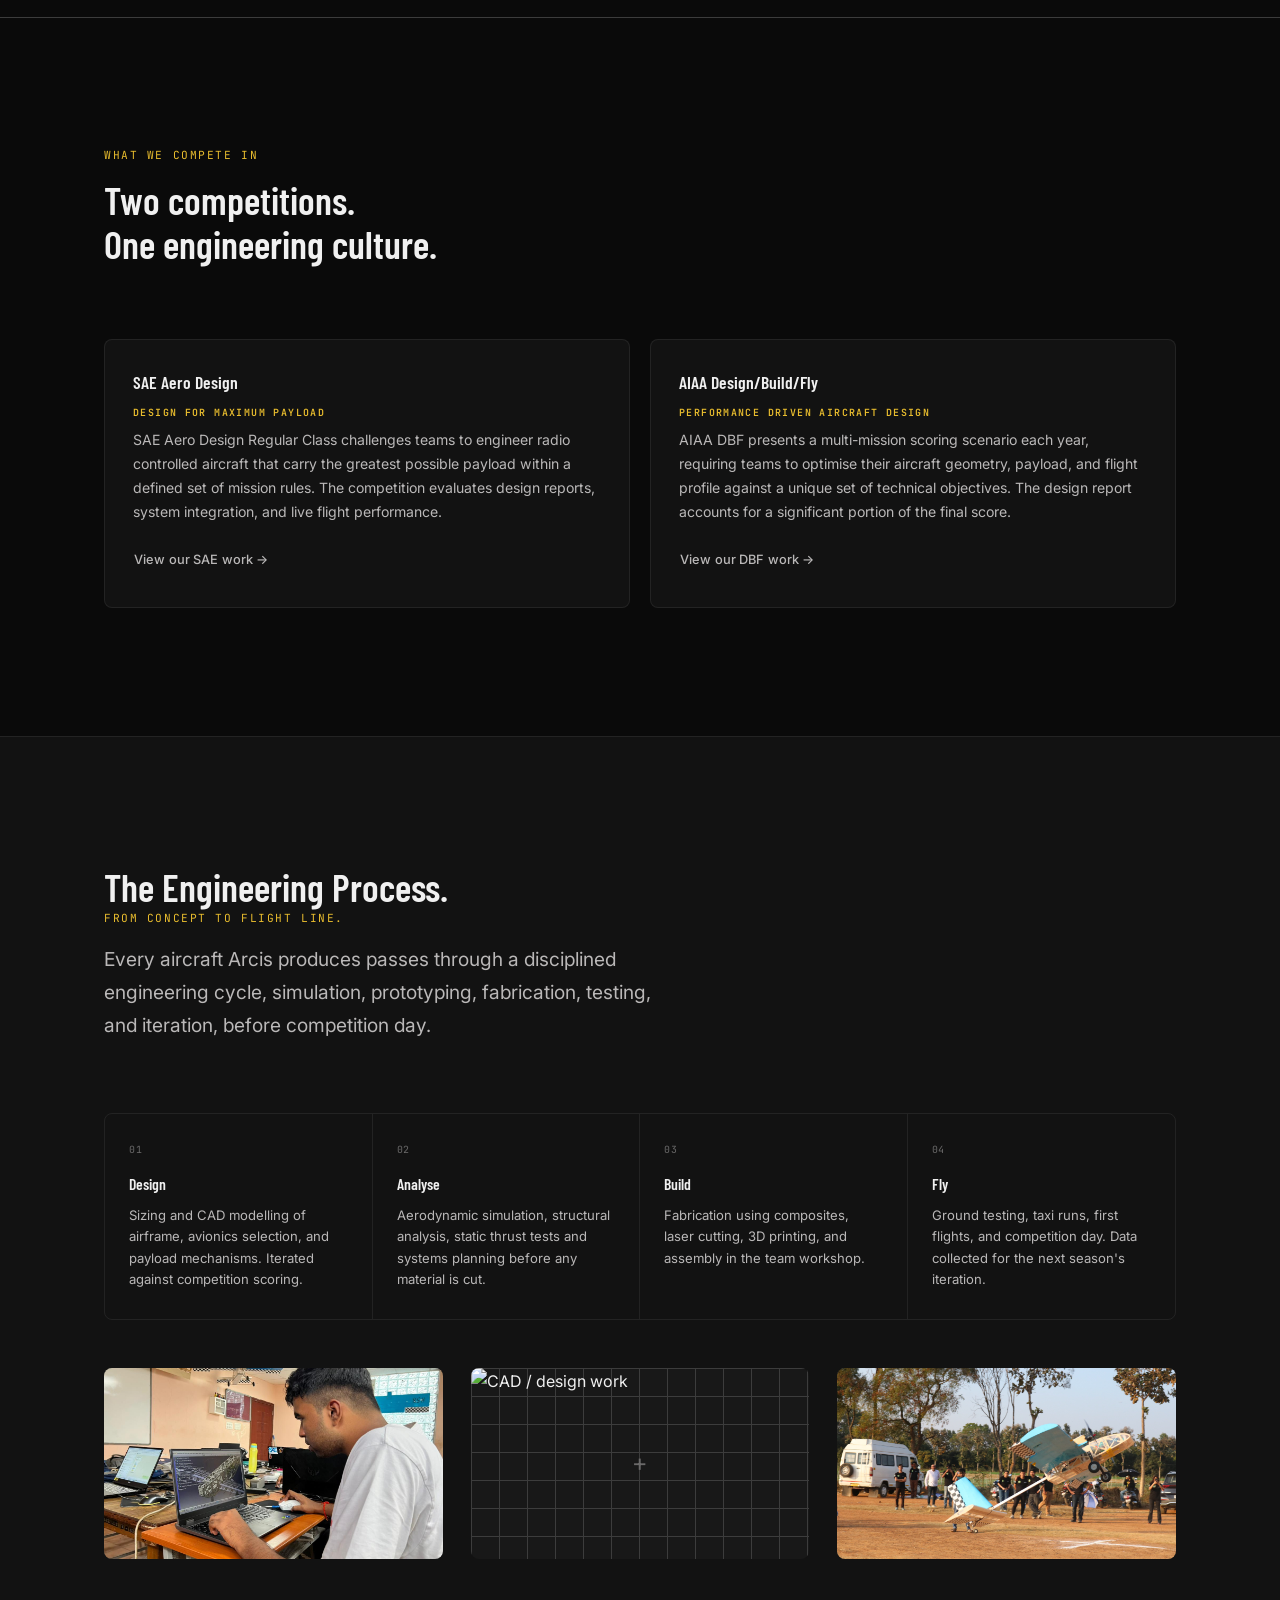
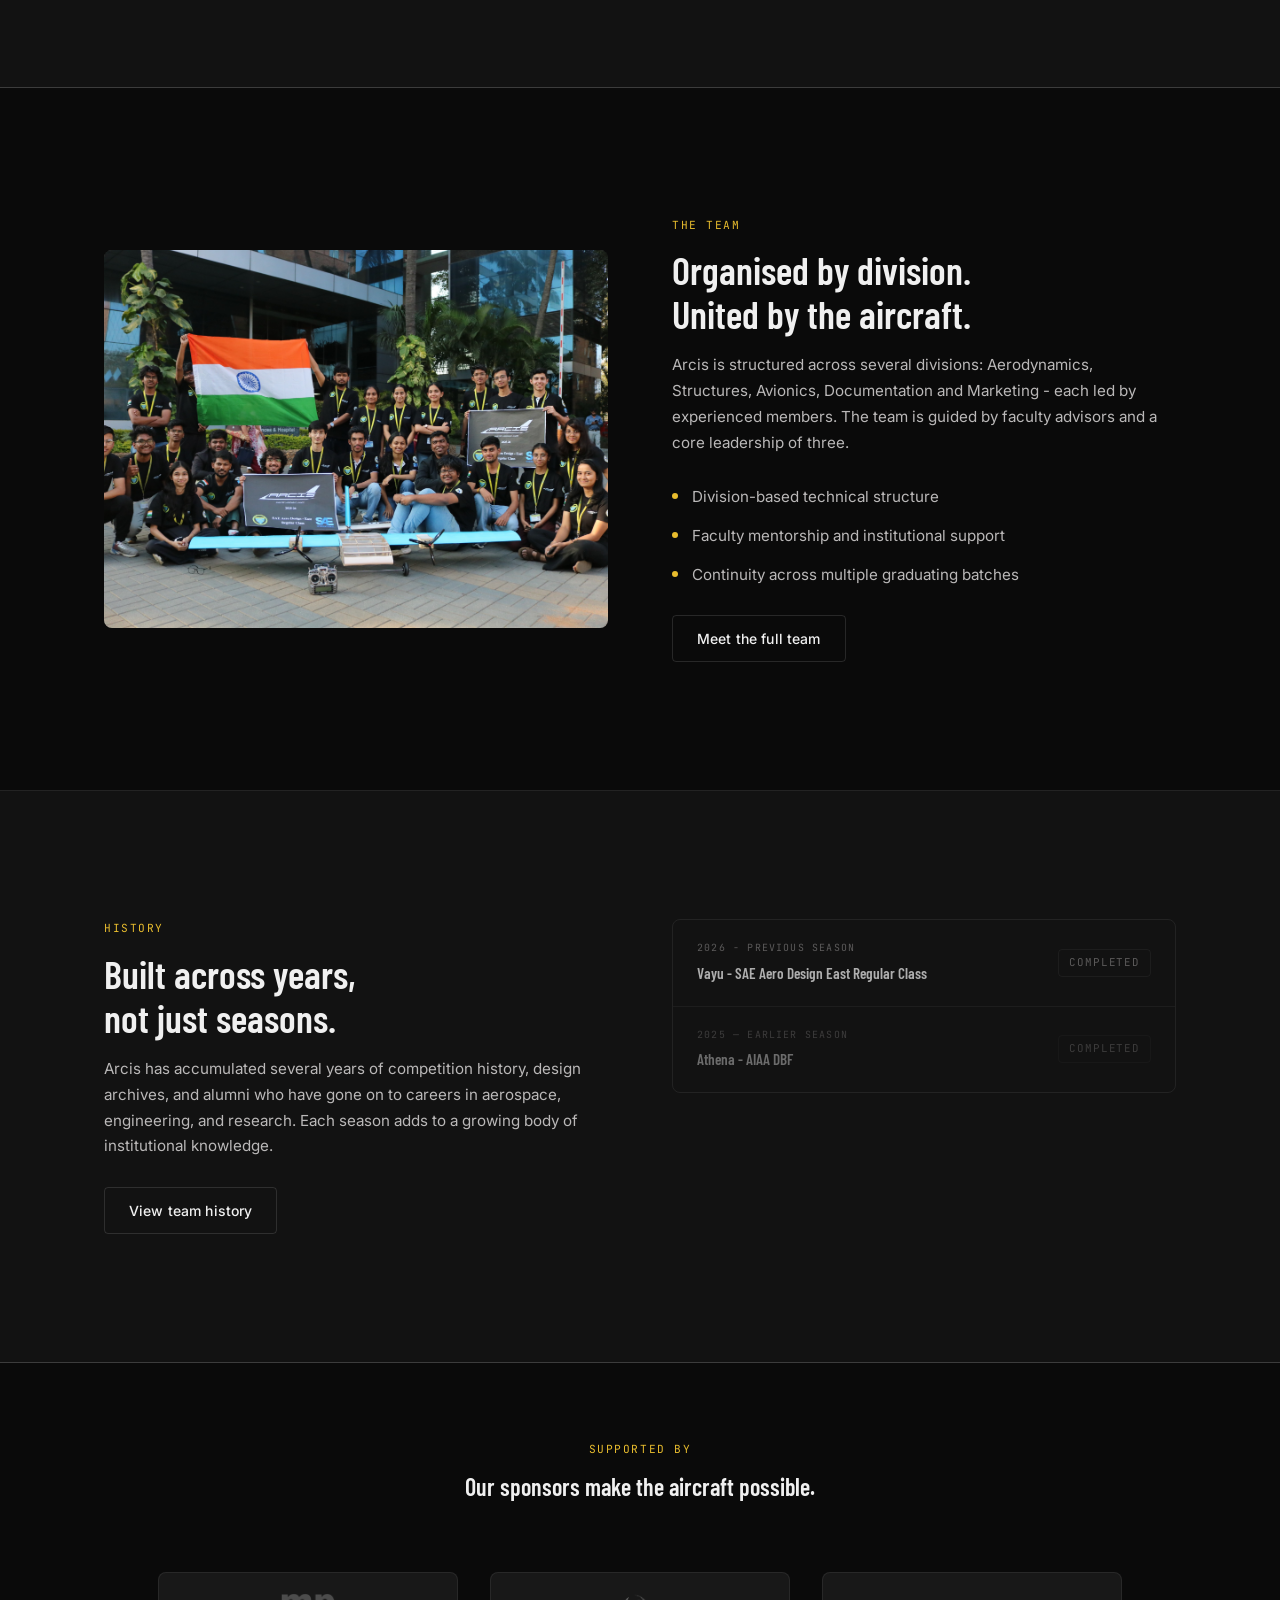
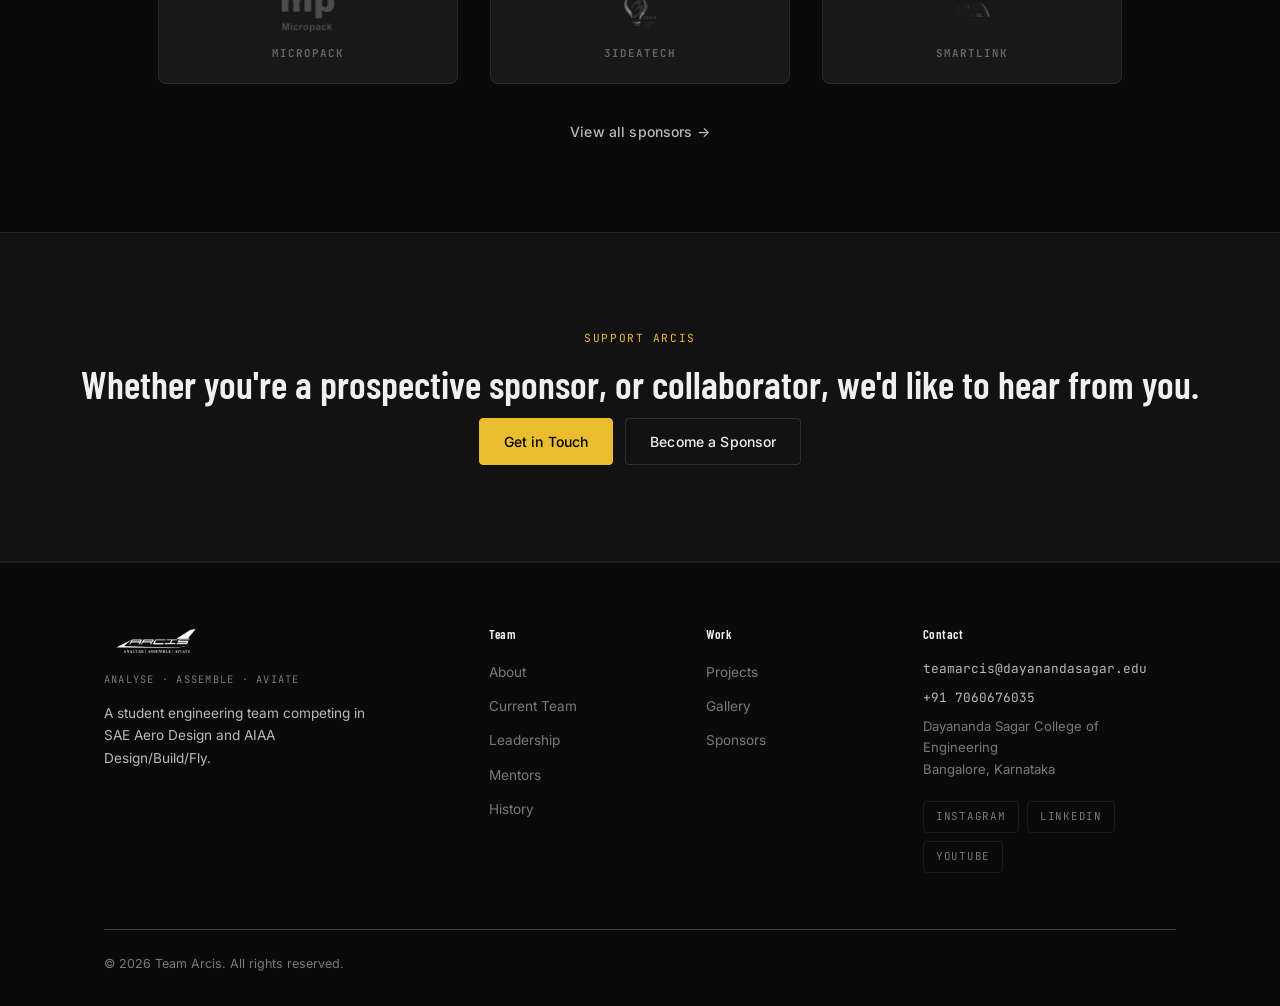
==== commit b216a007: "Fix scroll-driven aircraft assembly: correct cross-fade blending, two-phase scroll mapping, native 9" ====
--- a/index.html
+++ b/index.html
@@ -58,7 +58,7 @@
        the hero and just scrolls away with it. -->
   <section class="hero">
 
-    <img class="hero-aircraft-fallback" src="assets/anim/0060.webp" alt="" aria-hidden="true" decoding="async">
+    <img class="hero-aircraft-fallback" src="assets/anim/0089.webp" alt="" aria-hidden="true" decoding="async">
     <canvas class="hero-aircraft" id="heroAircraft" aria-hidden="true"></canvas>
 
     <div class="hero-inner">
@@ -412,7 +412,7 @@
         <h4>Work</h4>
         <ul>
           <!-- <li><a href="competitions.html">Competitions</a></li> -->
-          <!-- <li><a href="competitions.html#projects">Projects</a></li> -->
+          <li><a href="competitions.html#projects">Projects</a></li>
           <li><a href="gallery.html">Gallery</a></li>
           <li><a href="sponsors.html">Sponsors</a></li>
         </ul>
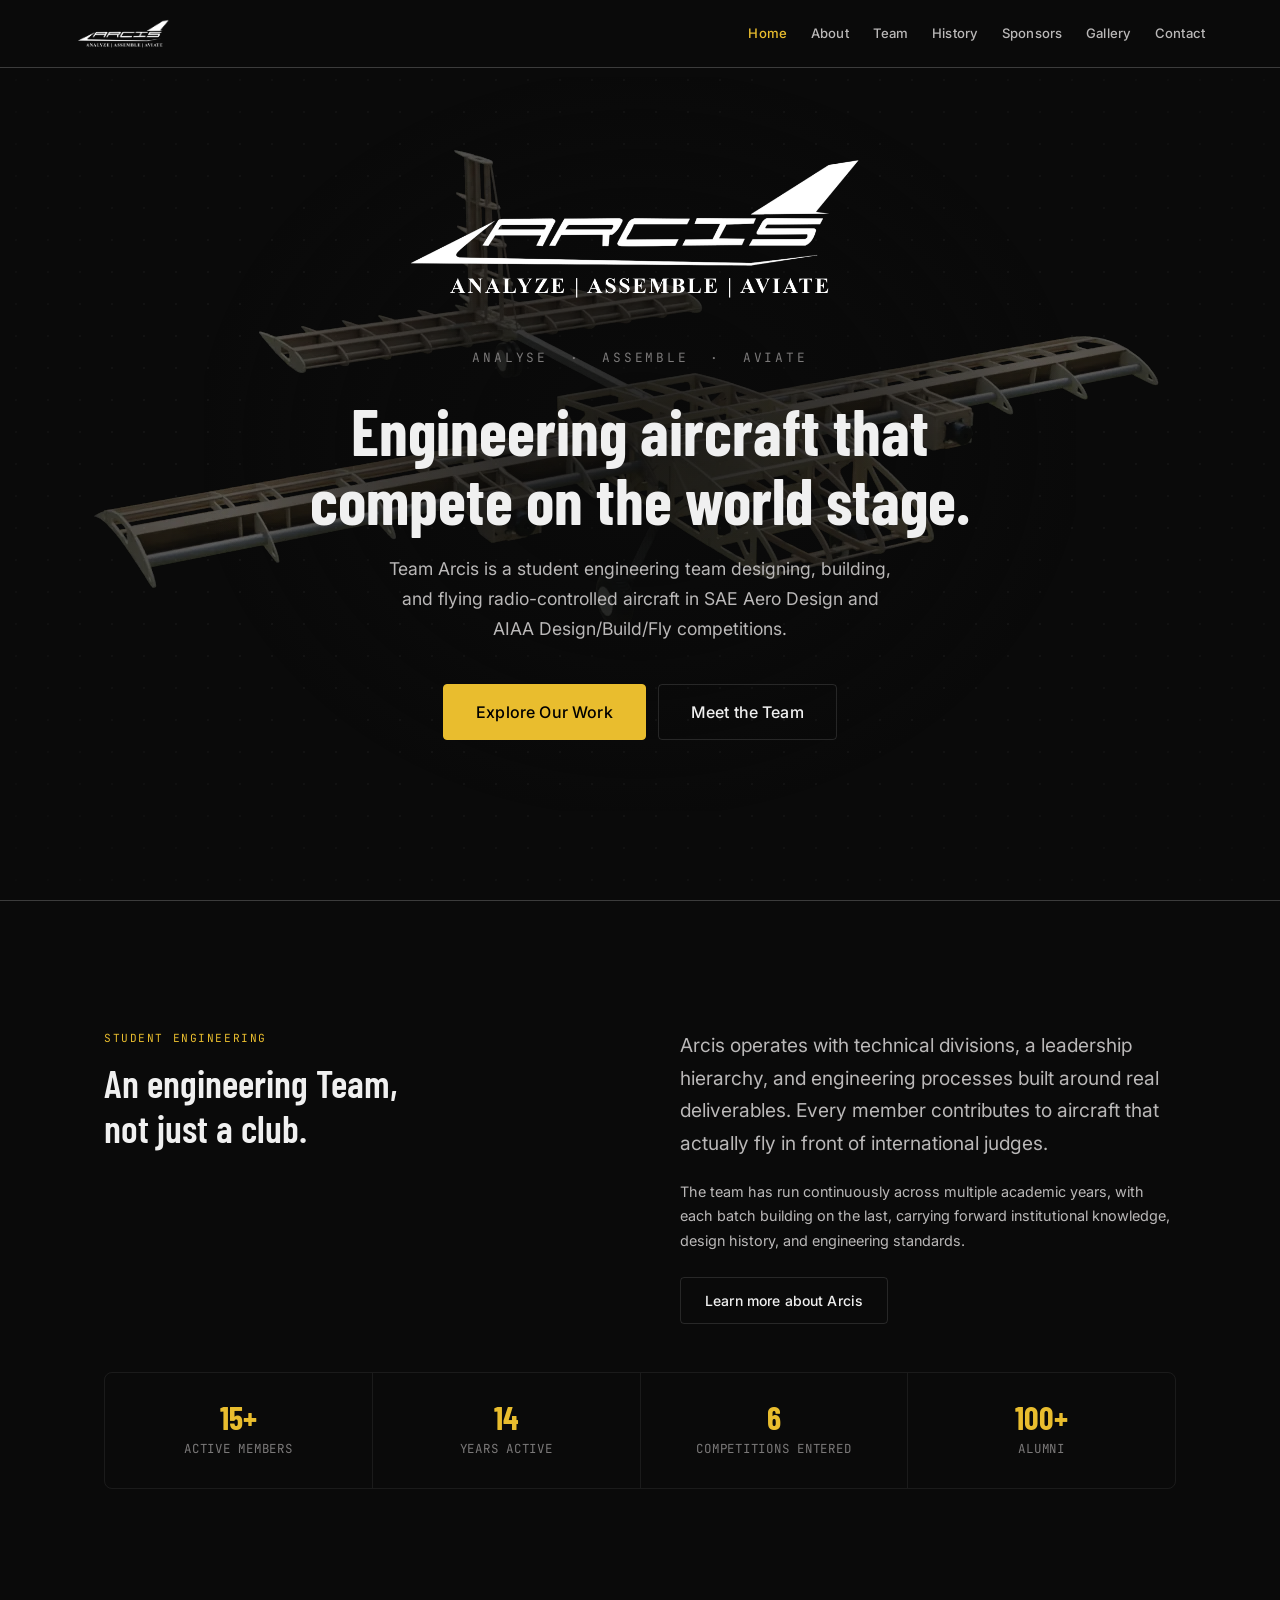
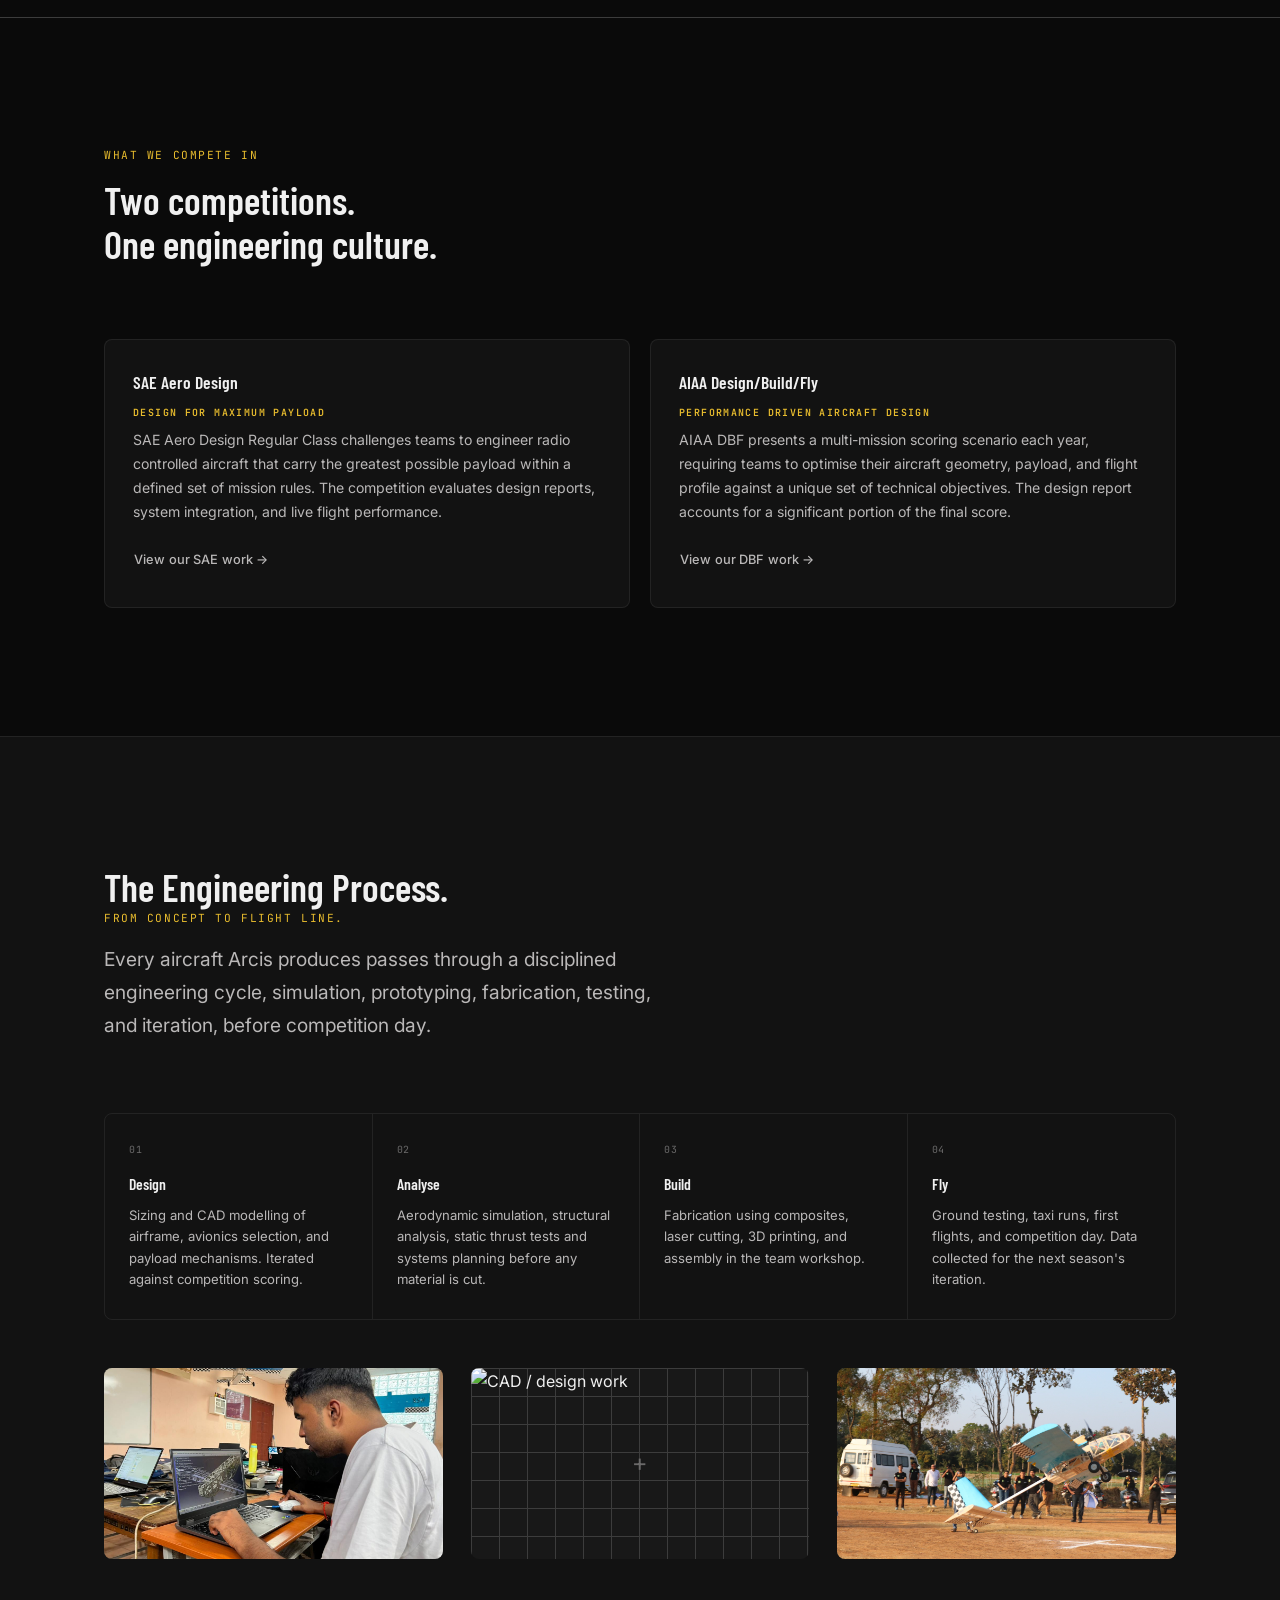
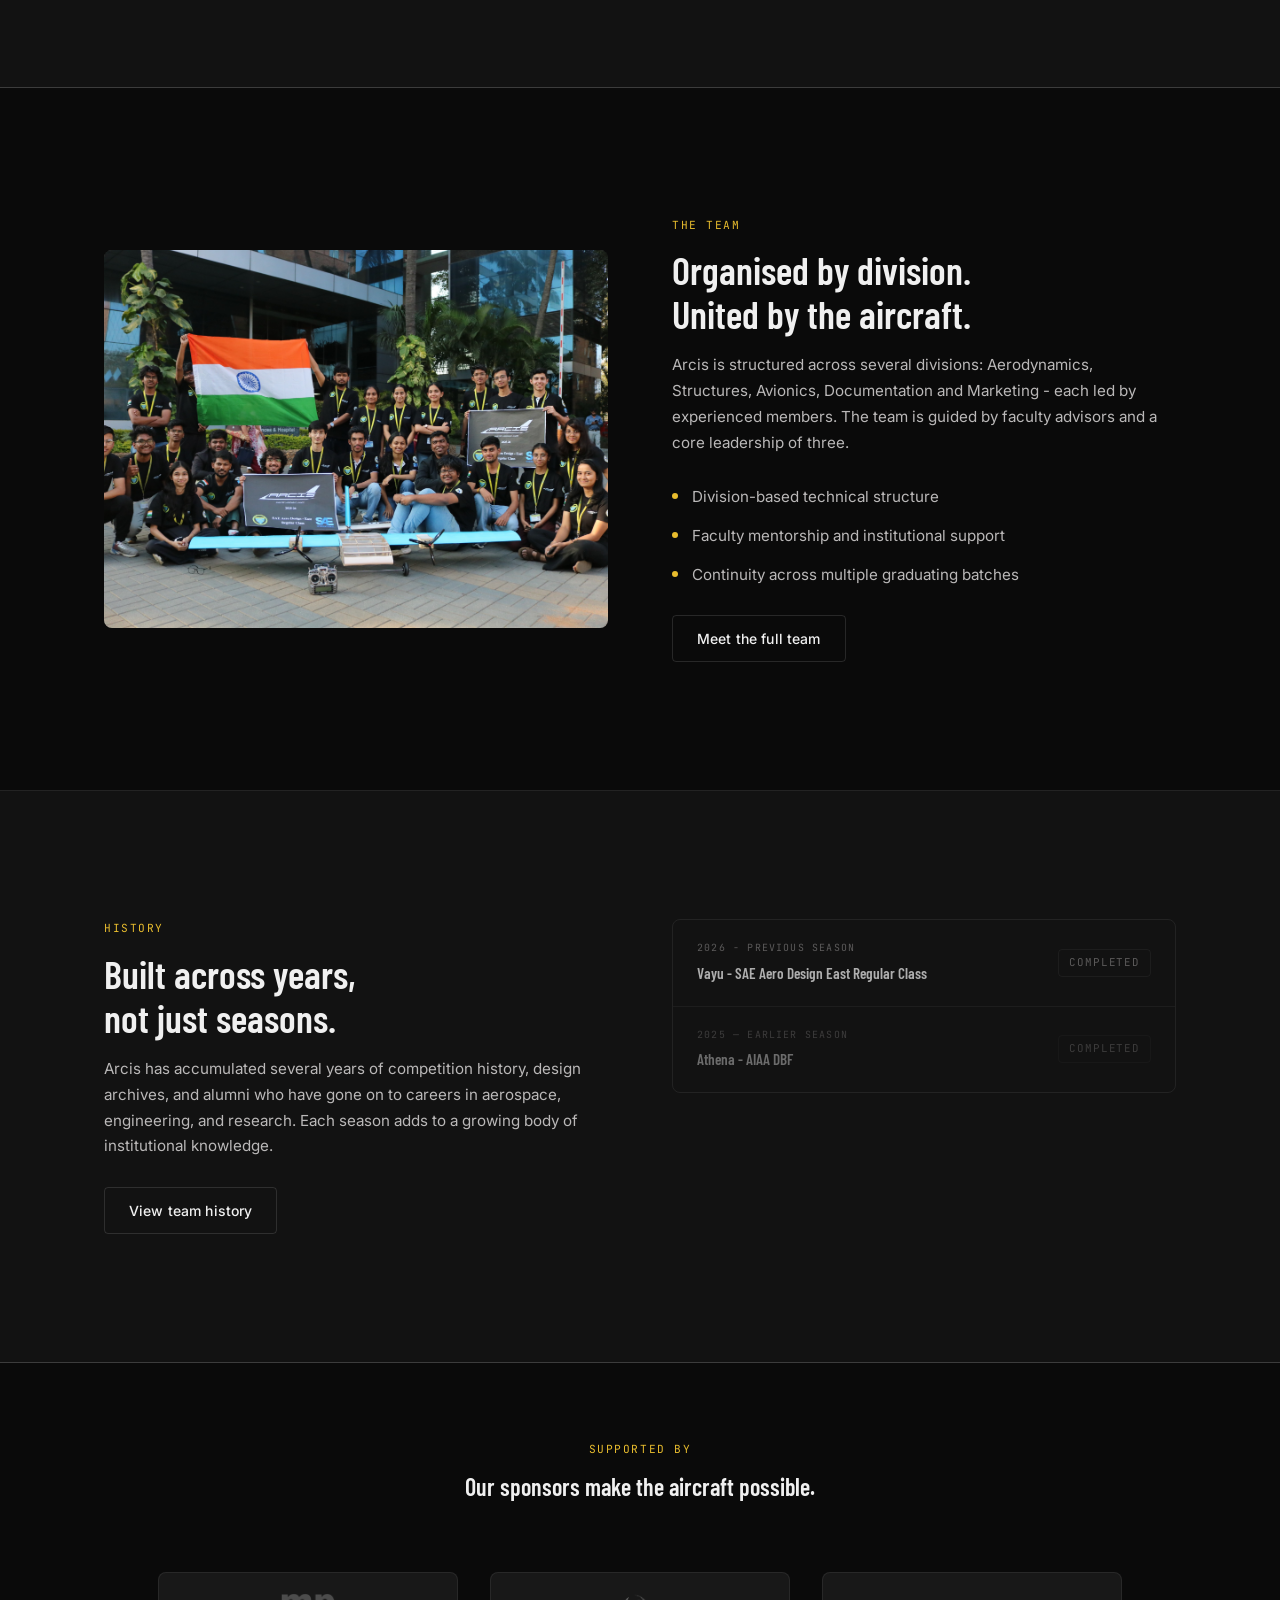
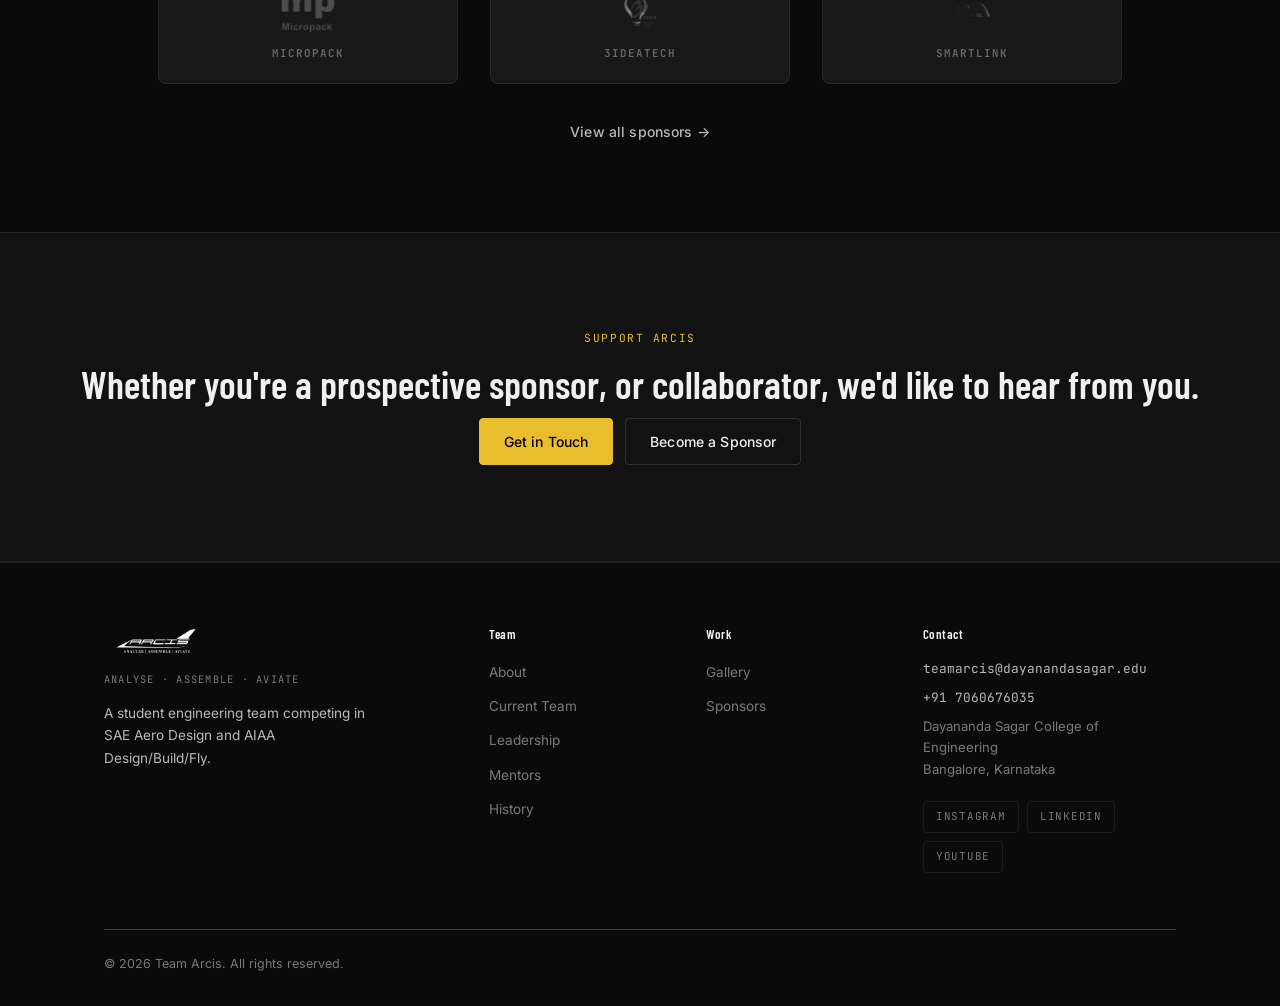
==== commit 14c3a59a: "Merge origin/animation-trial (page content updates) with local animation fixes" ====
--- a/index.html
+++ b/index.html
@@ -412,7 +412,7 @@
         <h4>Work</h4>
         <ul>
           <!-- <li><a href="competitions.html">Competitions</a></li> -->
-          <li><a href="competitions.html#projects">Projects</a></li>
+          <!-- <li><a href="competitions.html#projects">Projects</a></li> -->
           <li><a href="gallery.html">Gallery</a></li>
           <li><a href="sponsors.html">Sponsors</a></li>
         </ul>
